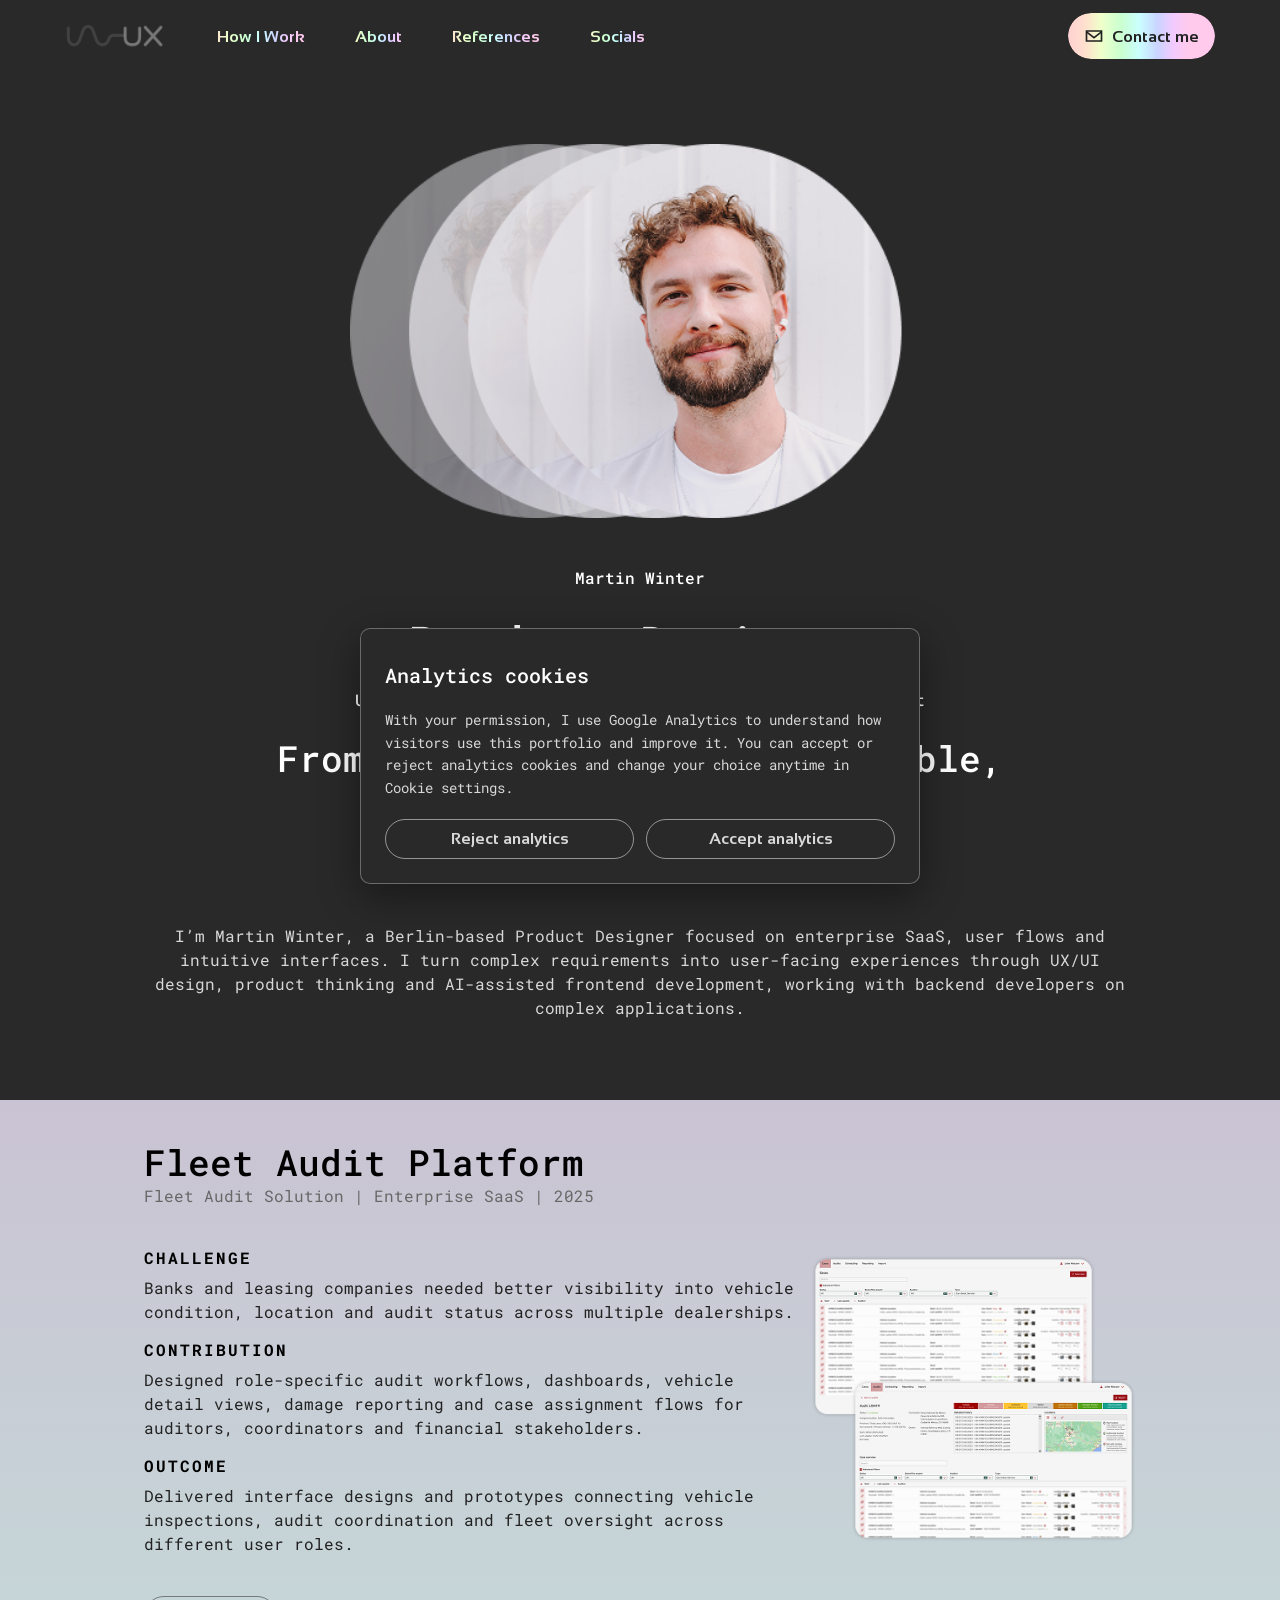
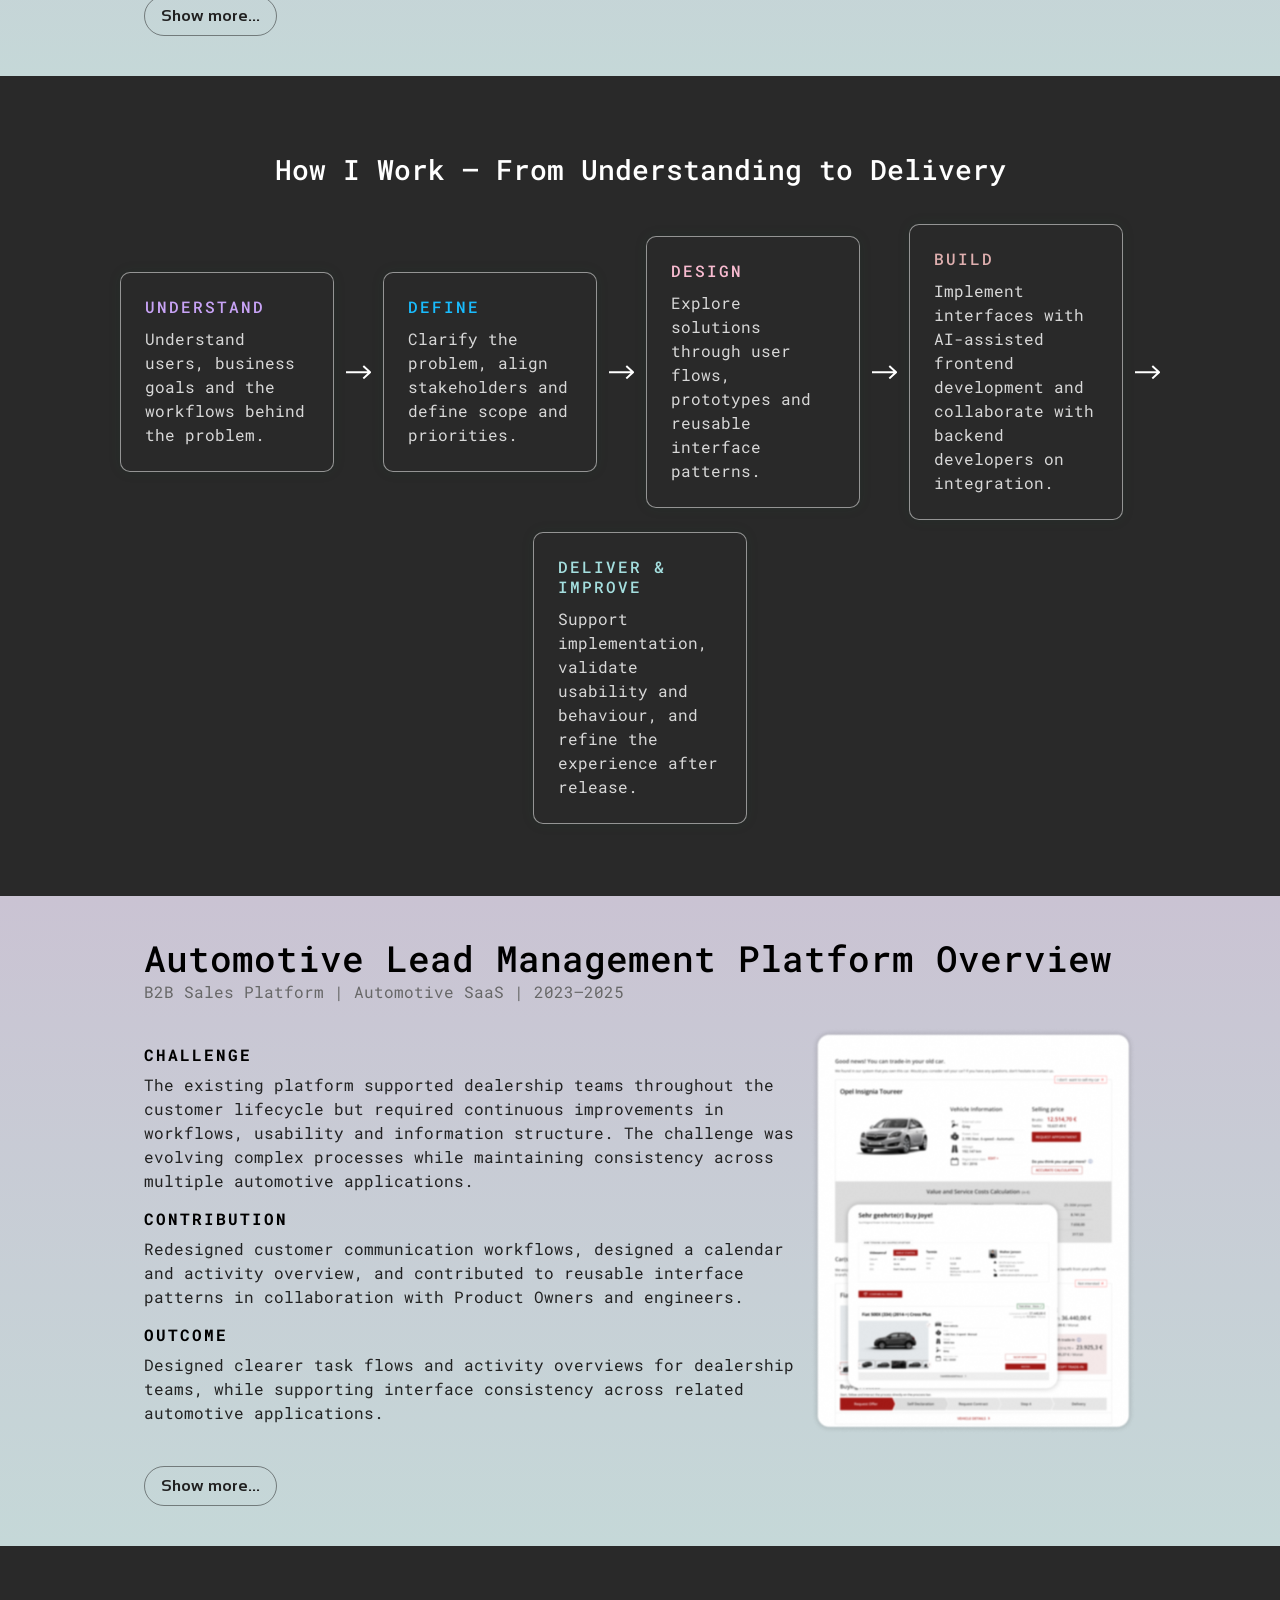
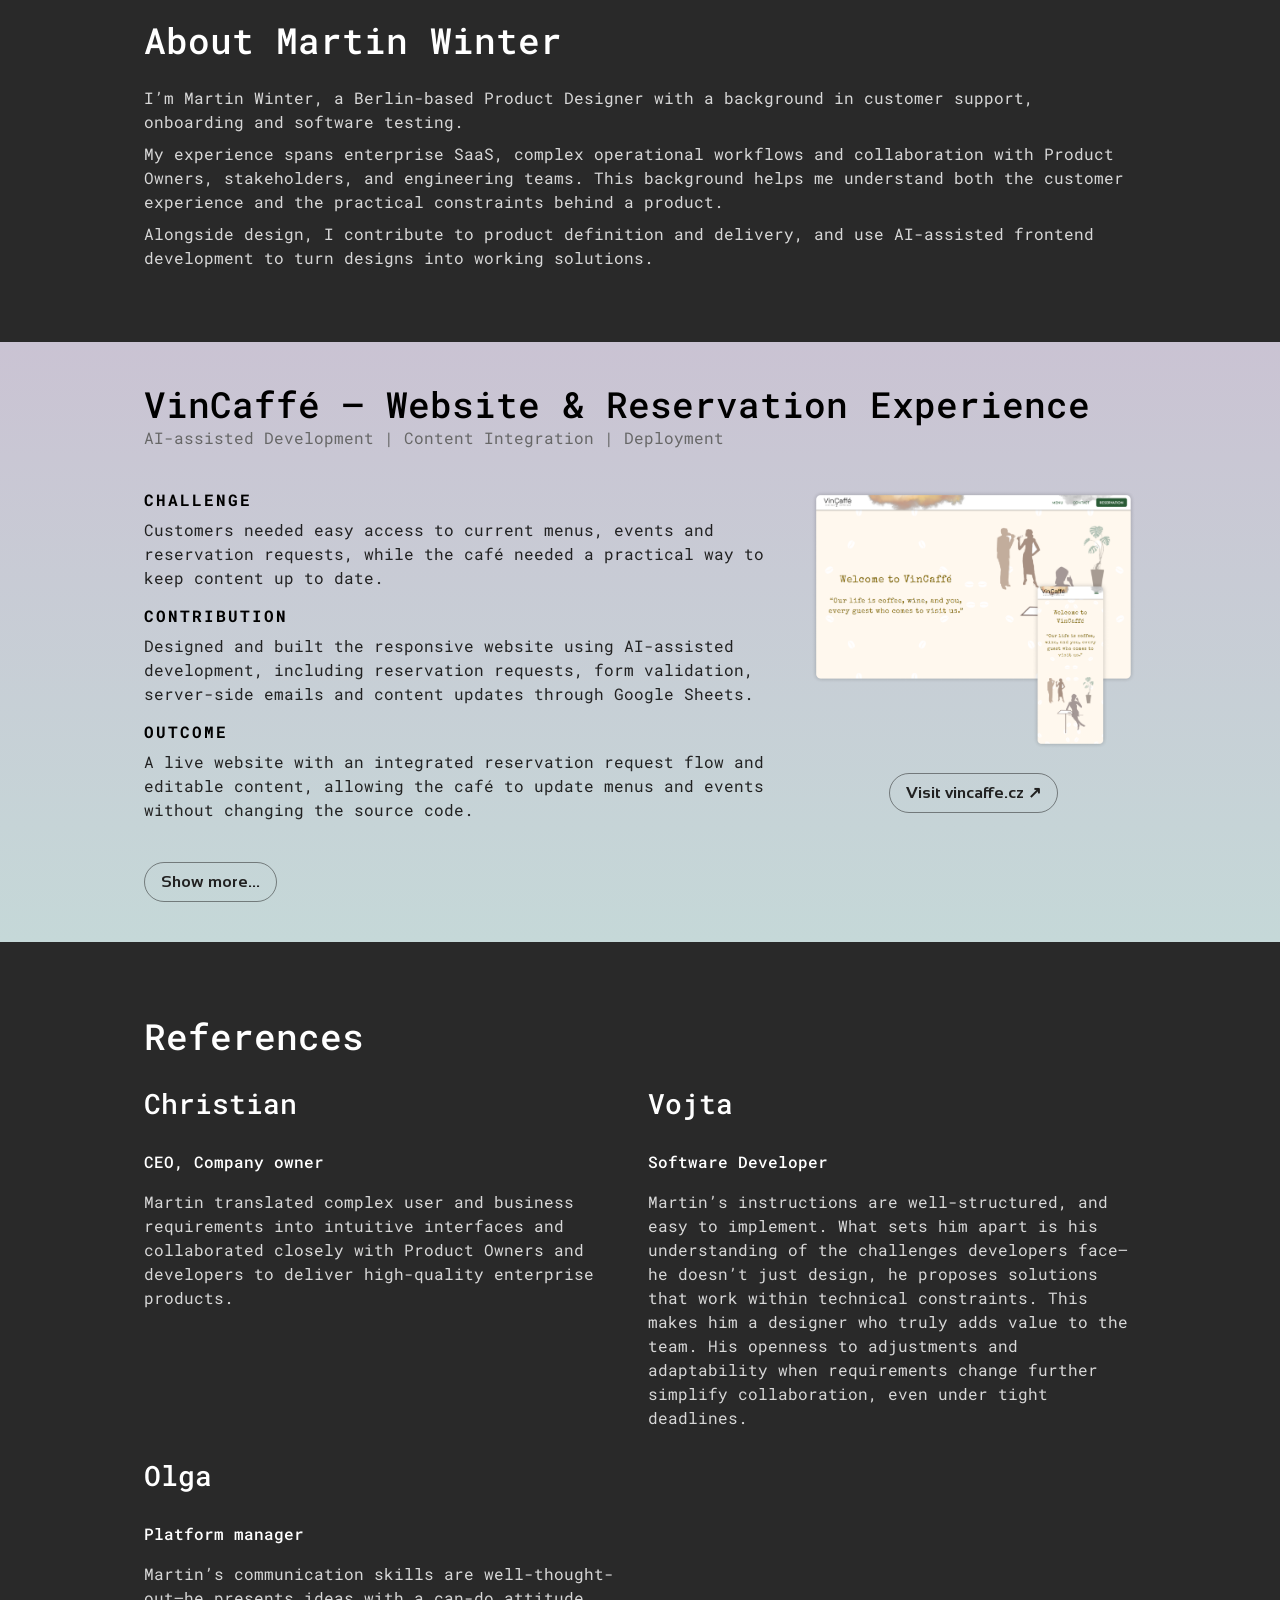
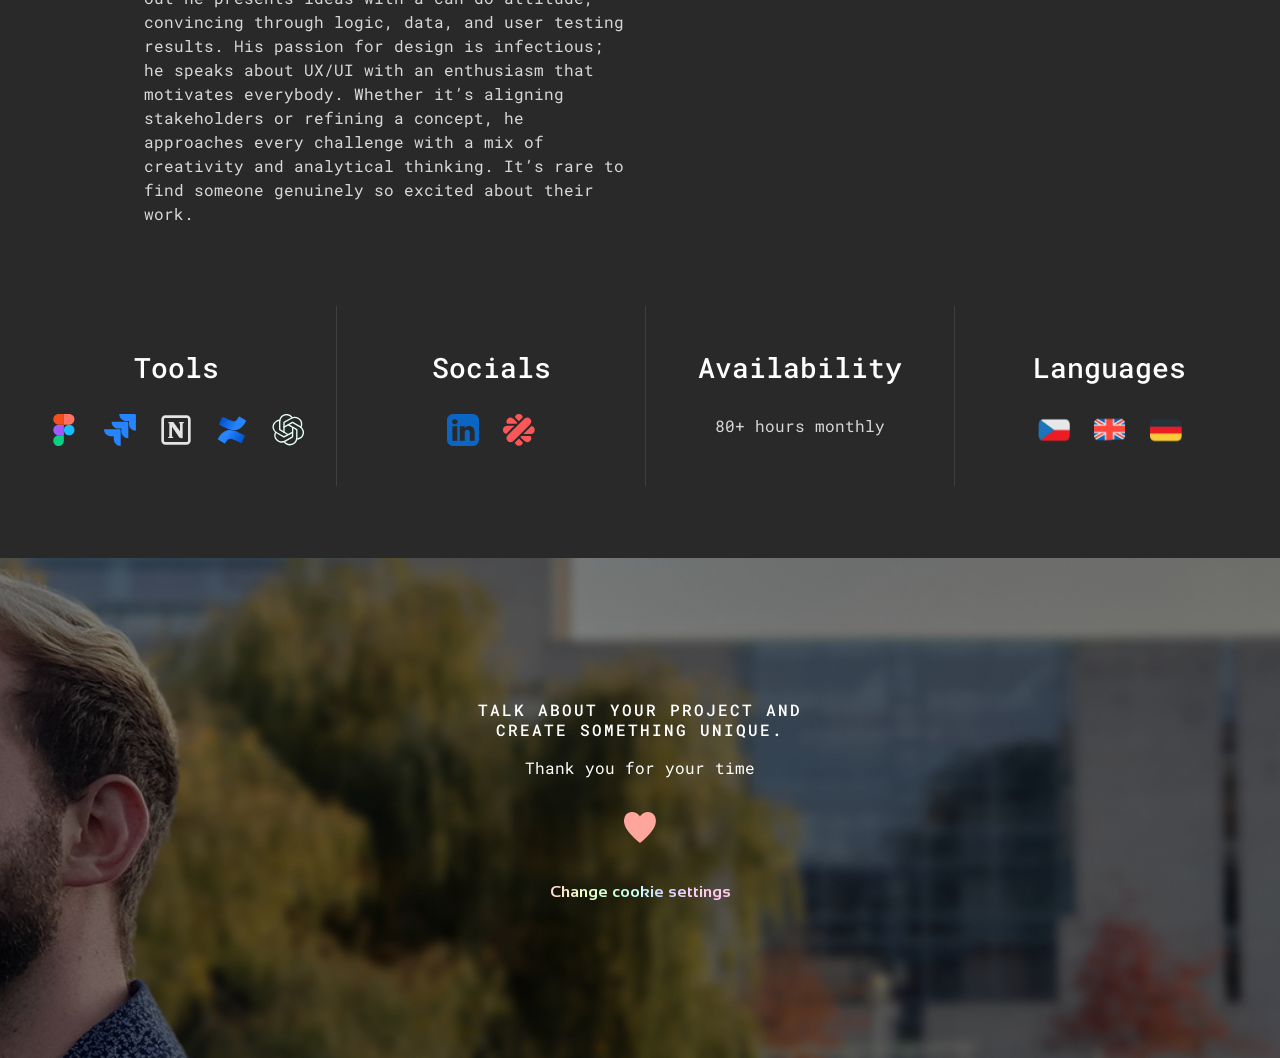
==== index.html @ d84c123b "cookies bar fix" ====
<!DOCTYPE html>
<html lang="en">

<head>
    <meta charset="UTF-8">
    <meta name="viewport" content="width=device-width, initial-scale=1.0">
    <title>Martin Winter — Product Designer & UX/UI Designer in Berlin</title>

    <meta name="description"
        content="Berlin-based Product Designer focused on enterprise SaaS, user flows and intuitive interfaces, with AI-assisted frontend development and delivery support.">
    
    <link rel="canonical" href="https://winter-ux.eu/">
    
    <meta property="og:type" content="website">
    <meta property="og:site_name" content="Winter UX">
    <meta property="og:title" content="Martin Winter — Product Designer & UX/UI Designer">
    <meta property="og:description"
        content="From complex workflows to usable, working products. Explore my UX/UI design projects and AI-assisted frontend development work.">
    <meta property="og:url" content="https://winter-ux.eu/">
    
    <link rel="icon" type="image/png" href="/favicon.png">
    <link rel="stylesheet" href="styles.css?v=20261009-1831">
    <!-- Google Fonts -->
    <link href="https://fonts.googleapis.com/css2?family=Sansation:wght@400;700&display=swap" rel="stylesheet">
    <link href="https://fonts.googleapis.com/css2?family=Roboto+Mono:wght@400;500;600;700&display=swap"
        rel="stylesheet">

    <script type="application/ld+json">
    {
        "@context": "https://schema.org",
        "@graph": [
            {
                "@type": "Person",
                "@id": "https://winter-ux.eu/#person",
                "name": "Martin Winter",
                "url": "https://winter-ux.eu/",
                "jobTitle": "Product Designer",
                "description": "Berlin-based Product Designer focused on UX/UI design, user flows and AI-assisted frontend development.",
                "sameAs": [
                    "https://www.linkedin.com/in/martin-winter1/"
                ]
            },
            {
                "@type": "WebSite",
                "@id": "https://winter-ux.eu/#website",
                "url": "https://winter-ux.eu/",
                "name": "Winter UX",
                "inLanguage": "en",
                "author": {
                    "@id": "https://winter-ux.eu/#person"
                }
            }
        ]
    }
    </script>

</head>

<body>

    <!-- Navbar -->
    <nav class="navbar">

        <div class="navbar-left">

                <img src="Pictures/logo_wux.png" alt="Martin Winter" class="navbar-logo-image">
                <div class="navbar-links">
            
                <a href="#how-i-work" class="btn-text">
                    How I Work
                </a>
            
                <a href="#about" class="btn-text">
                    About
                </a>
            
                <a href="#references" class="btn-text">
                    References
                </a>
            
                <a href="#socials" class="btn-text">
                    Socials
                </a>
            
            </div>

        </div>


        <div class="navbar-right">

            <button type="button" class="btn-full navbar-email" id="openContactModal" aria-label="Contact me" aria-haspopup="dialog"
                aria-controls="contactModal">
            
                <svg class="navbar-email-icon" viewBox="0 0 24 24" fill="none" aria-hidden="true">
                    <path d="M3 6H21V18H3V6Z" stroke="currentColor" stroke-width="2" />
                    <path d="M3 7L12 14L21 7" stroke="currentColor" stroke-width="2" />
                </svg>
            
                <span class="navbar-email-text">
                    Contact me
                </span>
            
            </button>

            <button type="button" class="burger" aria-label="Open navigation">
            
                <span></span>
                <span></span>
                <span></span>
            
            </button>

        </div>

    </nav>

    <!-- Hero Section -->
    <section class="hero">
        <div class="container">
            <div class="grid">
                <div class="hero-content">
                    <img src="Pictures/Profile picture Martin Winter.png?v=20261007-1900" alt="Martin Winter, Product Designer" class="profile-img">
                    <p class="header-text">Martin Winter</p>
                    <h1>Product Designer</h1>
                    <p class="header-text">UX Design · User Flows · AI-assisted Frontend Development</p>
                    <h2>From complex workflows&nbsp;to usable, <br>working products.</h2>
                    <img src="Pictures/Dot_Spliter.png" alt="" class="dot-splitter">
                    <p>
                        I’m Martin Winter, a Berlin-based Product Designer focused on
                        enterprise SaaS, user flows and intuitive interfaces. I turn complex
                        requirements into user-facing experiences through UX/UI design,
                        product thinking and AI-assisted frontend development, working
                        with backend developers on complex applications.
                    </p>
                </div>
            </div>
        </div>
    </section>

    <!-- Tile Accordion Fleet Audit Platform -->
    <section class="expansive-tile">

        <div class="tile-header">

            <div>
                <h2 class="tile-heading">Fleet Audit Platform</h2>
                <p class="tile-header-text">
                    Fleet Audit Solution | Enterprise SaaS | 2025
                </p>

                <div class="tile-content-layout">

                    <div class="tile-text-content">
                        <p class="tile-eyebrow">Challenge</p>
                        <p class="tile-text">
                            Banks and leasing companies needed better visibility into vehicle condition, location and
                            audit
                            status across multiple dealerships.
                        </p>

                        <p class="tile-eyebrow">Contribution</p>
                        <p class="tile-text">Designed role-specific audit workflows, dashboards, vehicle detail views, damage reporting and case assignment flows for
                        auditors, coordinators and financial stakeholders.
                        </p>

                        <p class="tile-eyebrow">Outcome</p>
                        <p class="tile-text">Delivered interface designs and prototypes connecting vehicle inspections, audit coordination and fleet oversight across
                        different user roles.
                        </p>
                    </div>

                    <div class="tile-image">
                        <img src="Pictures/Preview Fleet Audit Platform.png?v=20261007-1900" alt="Fleet audit platform interface design">
                    </div>

                </div>

            </div>

            <button class="btn-outlined tile-toggle" type="button" aria-expanded="false">
                Show more...
            </button>

        </div>


        <div class="tile-body">

            <div class="tile-section">

                <div class="tile-section">

                    <h3 class="tile-heading">Fleet Audit Workflow</h3>

                    <div class="flow">

                        <div class="flow-bubble">
                            <p class="tile-eyebrow">Bank</p>
                        </div>

                        <svg class="flow-arrow" viewBox="0 0 26 15">
                            <path d="M0 7.5H25M18 1L25 7.5L18 14" fill="none" stroke="#999" stroke-width="2" />
                        </svg>

                        <div class="flow-bubble">
                            <p class="tile-eyebrow">Coordinator</p>
                        </div>

                        <svg class="flow-arrow" viewBox="0 0 26 15">
                            <path d="M0 7.5H25M18 1L25 7.5L18 14" fill="none" stroke="#999" stroke-width="2" />
                        </svg>

                        <div class="flow-bubble">
                            <p class="tile-eyebrow">Auditor</p>
                        </div>

                        <svg class="flow-arrow" viewBox="0 0 26 15">
                            <path d="M0 7.5H25M18 1L25 7.5L18 14" fill="none" stroke="#999" stroke-width="2" />
                        </svg>

                        <div class="flow-bubble">
                            <p class="tile-eyebrow">Vehicle</p>
                        </div>

                        <svg class="flow-arrow" viewBox="0 0 26 15">
                            <path d="M0 7.5H25M18 1L25 7.5L18 14" fill="none" stroke="#999" stroke-width="2" />
                        </svg>

                        <div class="flow-bubble">
                            <p class="tile-eyebrow">AI Damage Detection</p>
                        </div>

                    </div>

                </div>
            </div>


            <div class="tile-section">

                <div class="case-layout">

                    <div class="case-text">
                        <h3 class="tile-heading">Fleet Audit Platform Overview</h3>
                        <p class="tile-text">
                            A fleet audit platform designed to support banks and leasing companies managing vehicle
                            inspections across multiple locations.
                        </p>
                        <p class="tile-text">
                            The platform connects field auditors, coordinators and financial stakeholders by combining
                            vehicle data, inspection results, AI-supported assessments and audit history into one
                            digital
                            workflow.
                        </p>
                    </div>

                    <div class="case-image">
                        <img src="Pictures/Case overview and history Full.png?v=20261007-1900" alt="Fleet audit platform overview">
                    </div>

                </div>

            </div>


            <div class="tile-section">

                <h3 class="tile-heading">The Challenge</h3>

                <p class="tile-text">
                    The platform needed to support multiple user groups with different goals and workflows.
                </p>
                <p class="tile-text">
                    Field auditors required a simple way to inspect vehicles, capture information and document damages
                    on-site. Coordinators needed to manage assignments and monitor audit progress, while banks required
                    a
                    clear overview of vehicle condition, history and status.
                </p>

            </div>

            <div class="tile-section">

                <h3 class="tile-heading">My Contribution</h3>

                <p class="tile-text">
                    As the UX/UI Designer, I focused on designing the main user flows, information structure and
                    interface
                    concepts across the platform.
                </p>

                <p class="tile-text no-margin">
                    My work included:
                </p>
                <ul class="tile-list">
                    <li>Role-specific vehicle audit workflows</li>
                    <li>Dashboard structure and data visualization</li>
                    <li>Vehicle detail views</li>
                    <li>Damage reporting flows</li>
                    <li>Case management and assignment flows</li>
                    <li>Status visualization and filtering concepts</li>
                </ul>

                <p class="tile-text">
                    I collaborated closely with the Product Owner to understand business
                    requirements, structure audit information and translate vehicle
                    inspection processes into user flows and interface designs for development.
                </p>

            </div>

            <div class="tile-section">
                <div class="tile-image">
                    <img src="Pictures/Dashboard with case overview full.png?v=20261007-1900" alt="Fleet audit dashboard with case overview">
                </div>
            </div>

            <div class="tile-section">
                <h3 class="tile-heading">Design Process</h3>
                <p class="tile-text">
                    I started by understanding the complete audit lifecycle and mapping how information moved between
                    different users and
                    stages of the process.
                </p>
                <p class="tile-text">
                    From there, I created user flows and structured the information hierarchy to ensure that each user
                    could
                    quickly access
                    the information relevant to their role.
                </p>
                <p class="tile-text">
                    The designs were iterated through discussions with the Product Owner and refined into prototypes and
                    implementation-ready interfaces for the development team.
                </p>
            </div>

            <div class="tile-section">
                <h3 class="tile-heading">Key Decisions</h3>
                <p class="tile-eyebrow">Prioritizing information hierarchy</p>
                <p class="tile-text">
                    The platform contained many different data points, from vehicle status and inspection results to
                    historical audits and
                    damage information.</p>
                <p class="tile-text">
                    I focused on presenting the most important information first and creating clear visual relationships
                    between overview
                    screens and detailed views.
                </p>
                <p class="tile-eyebrow">Designing for multiple roles</p>
                <p class="tile-text">
                    Instead of creating one generic experience, the interface was structured around the different needs
                    of
                    auditors,
                    coordinators and financial stakeholders.</p>
                <p class="tile-text">
                    Each role required different levels of detail, actions and information visibility.
                </p>
            </div>

            <div class="tile-section">
                <div class="tile-image">
                    <img src="Pictures/Dashboard with cases.png?v=20261007-1900" alt="Fleet audit dashboard showing audit cases">
                </div>
            </div>

            <div class="tile-section">
                <h3 class="tile-heading">The Outcome</h3>
                <p class="tile-text">
                    The resulting designs connected vehicle inspections, damage reporting, case assignments and audit oversight within a
                    shared platform structure.</p>
                <p class="tile-text">
                    Role-specific flows, prototypes and interface designs provided the development team with a foundation for
                    implementation, refined through discussions with the Product Owner.
                </p>
            </div>

            <button class="btn-outlined tile-close" type="button">
                Show less...
            </button>

        </div>

    </section>

    <!-- Consistent design solutions -->
    <section id="how-i-work" class="diagram-section">

        <div class="container">

            <h3>How I Work — From Understanding to Delivery</h3>

            <div class="process-flow">

                <article class="process-card accent-purple">
                    <p class="process-label">Understand</p>
                    <p class="tile-text">Understand users, business goals and the workflows behind the problem.</p>
                </article>

                <div class="process-arrow" aria-hidden="true">
                    <svg viewBox="0 0 26 15">
                        <path d="M0 7.5H25M18 1L25 7.5L18 14" fill="none" stroke="currentColor" stroke-width="2" />
                    </svg>
                </div>

                <article class="process-card accent-cyan">
                    <p class="process-label">Define</p>
                    <p class="tile-text">Clarify the problem, align stakeholders and define scope and priorities.</p>
                </article>

                <div class="process-arrow" aria-hidden="true">
                    <svg viewBox="0 0 26 15">
                        <path d="M0 7.5H25M18 1L25 7.5L18 14" fill="none" stroke="currentColor" stroke-width="2" />
                    </svg>
                </div>

                <article class="process-card accent-pink">
                    <p class="process-label">Design</p>
                    <p class="tile-text">Explore solutions through user flows, prototypes and reusable interface
                        patterns.</p>
                </article>

                <div class="process-arrow" aria-hidden="true">
                    <svg viewBox="0 0 26 15">
                        <path d="M0 7.5H25M18 1L25 7.5L18 14" fill="none" stroke="currentColor" stroke-width="2" />
                    </svg>
                </div>

                <article class="process-card accent-rose">
                    <p class="process-label">Build</p>
                    <p class="tile-text">Implement interfaces with AI-assisted frontend development and collaborate with
                        backend developers on integration.</p>
                </article>

                <div class="process-arrow" aria-hidden="true">
                    <svg viewBox="0 0 26 15">
                        <path d="M0 7.5H25M18 1L25 7.5L18 14" fill="none" stroke="currentColor" stroke-width="2" />
                    </svg>
                </div>

                <article class="process-card accent-teal">
                    <p class="process-label">Deliver &amp; Improve</p>
                    <p class="tile-text">Support implementation, validate usability and behaviour, and refine the
                        experience after release.</p>
                </article>

            </div>

        </div>

    </section>

    <!-- Tile Accordion Automotive Lead Management Platform -->
    <section class="expansive-tile">

        <div class="tile-header">

            <div>
                <h2 class="tile-heading">Automotive Lead Management Platform Overview</h2>
                <p class="tile-header-text">
                    B2B Sales Platform | Automotive SaaS | 2023–2025
                </p>

                <div class="tile-content-layout">

                    <div class="tile-text-content">
                        <p class="tile-eyebrow">Challenge</p>
                        <p class="tile-text">
                            The existing platform supported dealership teams throughout the customer lifecycle but
                            required
                            continuous improvements in workflows, usability and information structure. The challenge was
                            evolving complex processes while maintaining consistency across multiple automotive
                            applications.
                        </p>

                        <p class="tile-eyebrow">Contribution</p>
                        <p class="tile-text">
                            Redesigned customer communication workflows, designed a calendar and activity overview, and contributed to reusable
                            interface patterns in collaboration with Product Owners and engineers.
                        </p>

                        <p class="tile-eyebrow">Outcome</p>
                        <p class="tile-text">
                            Designed clearer task flows and activity overviews for dealership teams, while supporting interface consistency across
                            related automotive applications.
                        </p>
                    </div>

                    <div class="tile-image">
                        <img src="Pictures/Landing page_PPL.png?v=20261007-1900" alt="Automotive Lead Management Platform interface overview">
                    </div>

                </div>

            </div>

            <button class="btn-outlined tile-toggle" type="button" aria-expanded="false">
                Show more...
            </button>

        </div>


        <div class="tile-body">

            <div class="tile-section">

                <h3 class="tile-heading">Automotive Lead Management Workflow</h3>

                <div class="flow">

                    <div class="flow-bubble">
                        <p class="tile-eyebrow">Lead Analysis</p>
                    </div>

                    <svg class="flow-arrow" viewBox="0 0 26 15">
                        <path d="M0 7.5H25M18 1L25 7.5L18 14" fill="none" stroke="#999" stroke-width="2" />
                    </svg>

                    <div class="flow-bubble">
                        <p class="tile-eyebrow">Customer Contact</p>
                    </div>

                    <svg class="flow-arrow" viewBox="0 0 26 15">
                        <path d="M0 7.5H25M18 1L25 7.5L18 14" fill="none" stroke="#999" stroke-width="2" />
                    </svg>

                    <div class="flow-bubble">
                        <p class="tile-eyebrow">Trade-in Evaluation</p>
                    </div>

                    <svg class="flow-arrow" viewBox="0 0 26 15">
                        <path d="M0 7.5H25M18 1L25 7.5L18 14" fill="none" stroke="#999" stroke-width="2" />
                    </svg>

                    <div class="flow-bubble">
                        <p class="tile-eyebrow">Quote Creation</p>
                    </div>

                    <svg class="flow-arrow" viewBox="0 0 26 15">
                        <path d="M0 7.5H25M18 1L25 7.5L18 14" fill="none" stroke="#999" stroke-width="2" />
                    </svg>

                    <div class="flow-bubble">
                        <p class="tile-eyebrow">Offer Management</p>
                    </div>

                    <svg class="flow-arrow" viewBox="0 0 26 15">
                        <path d="M0 7.5H25M18 1L25 7.5L18 14" fill="none" stroke="#999" stroke-width="2" />
                    </svg>

                    <div class="flow-bubble">
                        <p class="tile-eyebrow">Online Contract</p>
                    </div>

                    <svg class="flow-arrow" viewBox="0 0 26 15">
                        <path d="M0 7.5H25M18 1L25 7.5L18 14" fill="none" stroke="#999" stroke-width="2" />
                    </svg>

                    <div class="flow-bubble">
                        <p class="tile-eyebrow">Vehicle Delivery</p>
                    </div>
                    <svg class="flow-arrow" viewBox="0 0 26 15">
                        <path d="M0 7.5H25M18 1L25 7.5L18 14" fill="none" stroke="#999" stroke-width="2" />
                    </svg>


                    <div class="flow-bubble">
                        <p class="tile-eyebrow">Service & Customer Lifecycle</p>
                    </div>

                </div>

            </div>
            <div class="tile-section">

                <div class="case-layout">

                    <div class="case-text">
                        <h3 class="tile-heading">Overview</h3>
                        <p class="tile-text">
                            An enterprise SaaS platform supporting automotive dealerships throughout the customer
                            lifecycle — from initial lead analysis and customer contact to vehicle offers, contracts,
                            delivery and after-sales processes.
                        </p>
                        <p class="tile-text">
                            The platform connected sales activities, customer information and operational workflows into
                            one integrated environment used by dealership teams.
                        </p>
                    </div>

                    <div class="case-image">
                        <img src="Pictures/Calendar overview.png?v=20261007-1900"
                            alt="Calendar and activity overview for automotive dealership teams">
                    </div>

                </div>

            </div>


            <div class="tile-section">

                <h3 class="tile-heading">The Challenge</h3>

                <p class="tile-text">
                    The platform covered multiple stages of the customer journey and supported different dealership
                    roles with different goals and responsibilities.
                </p>
                <p class="tile-text">
                    Sales teams needed efficient ways to manage leads and customer interactions, while managers required
                    structured overviews and visibility into ongoing activities.
                </p>

            </div>

            <div class="tile-section">

                <h3 class="tile-heading">My Contribution</h3>

                <p class="tile-text">
                    As a UX/UI Designer, I focused on improving existing workflows and designing new product
                    capabilities based on business needs, user feedback and process analysis.
                </p>

                <section class="tile-section workflow-case" aria-labelledby="message-workflow-title">
                    <h3 id="message-workflow-title">
                        Simplifying Customer Messaging for Dealership Teams
                    </h3>
                    <p class="tile-text">I redesigned the message-sending flow to bring template selection, editing and previewing into one composition dialog.</p>
                    <h4 class="tile-eyebrow">Before: a fragmented workflow</h4>
                    <p class="tile-text">The entry point was a dropdown within the activity overview rather than a clearly labelled action button. Template
                    selection, text editing and previewing were spread across separate steps and dialogs.
                    </p>
                    <p class="tile-text">The interface did not clearly indicate which templates could be personalised, and the preview offered no direct way to return to editing.</p>
                    <div class="workflow-carousel" data-workflow-carousel role="region" aria-roledescription="carousel"
                        aria-label="Original message-sending workflow">
                        <div class="workflow-carousel-row">
                            <button class="btn-outlined workflow-arrow" data-workflow-prev type="button"
                                aria-label="Previous screenshot">
                                <svg viewBox="0 0 24 24" fill="none" stroke="currentColor" stroke-width="2"
                                    stroke-linecap="round" stroke-linejoin="round" aria-hidden="true" focusable="false">
                                    <path d="M15 6 9 12 15 18" />
                                </svg>
                            </button>
                            <div class="workflow-stage">
                                <figure class="workflow-slide">
                                    <button class="workflow-image-button" type="button"
                                        aria-label="Enlarge screenshot: Original message controls">
                                        <img src="Pictures/message-old-01.png" alt="Original message controls"
                                            loading="lazy" decoding="async">
                                    </button>
                                    <figcaption>The original message controls were embedded in the activity overview.
                                    </figcaption>
                                </figure>
                                <figure class="workflow-slide" hidden>
                                    <button class="workflow-image-button" type="button"
                                        aria-label="Enlarge screenshot: Original template selection">
                                        <img src="Pictures/message-old-02.png" alt="Original template selection"
                                            loading="lazy" decoding="async">
                                    </button>
                                    <figcaption>Templates were selected before opening the message editor, without a
                                        clear indication of
                                        which could be edited.</figcaption>
                                </figure>
                                <figure class="workflow-slide" hidden>
                                    <button class="workflow-image-button" type="button"
                                        aria-label="Enlarge screenshot: Original message editor">
                                        <img src="Pictures/message-old-03.png" alt="Original message editor"
                                            loading="lazy" decoding="async">
                                    </button>
                                    <figcaption>Personalised text was entered in a separate dialog.</figcaption>
                                </figure>
                                <figure class="workflow-slide" hidden>
                                    <button class="workflow-image-button" type="button"
                                        aria-label="Enlarge screenshot: Original message preview">
                                        <img src="Pictures/message-old-04.png" alt="Original message preview"
                                            loading="lazy" decoding="async">
                                    </button>
                                    <figcaption>The preview appeared in another dialog, without a direct route back to
                                        editing.
                                    </figcaption>
                                </figure>
                            </div>
                            <button class="btn-outlined workflow-arrow" data-workflow-next type="button"
                                aria-label="Next screenshot">
                                <svg viewBox="0 0 24 24" fill="none" stroke="currentColor" stroke-width="2"
                                    stroke-linecap="round" stroke-linejoin="round" aria-hidden="true" focusable="false">
                                    <path d="m9 6 6 6-6 6" />
                                </svg>
                            </button>
                        </div>
                        <div class="workflow-footer">
                            <div class="workflow-dots" role="group" aria-label="Choose screenshot"></div>
                        </div>
                    </div>
                    <h4 class="tile-eyebrow">After: one composition dialog</h4>
                    <p class="tile-text">The redesigned flow starts with a dedicated Send message button. Template selection, editing and a live preview are
                    grouped in one dialog, allowing users to review the message without leaving the editor.</p>
                    <p class="tile-text">Key design decisions</p>
                    <ul class="tile-list">
                        <li>Introduce a clearly labelled entry point for sending a message.</li>
                        <li>Keep template selection and editing together to avoid switching between dialogs.</li>
                        <li>Identify editable templates so users know which messages they can personalise.</li>
                        <li>Show a live preview alongside the editor so users can check the message as they compose it.</li>
                    </ul>
                    <div class="workflow-carousel" data-workflow-carousel role="region" aria-roledescription="carousel"
                        aria-label="Redesigned message-sending workflow">
                        <div class="workflow-carousel-row">
                            <button class="btn-outlined workflow-arrow" data-workflow-prev type="button"
                                aria-label="Previous screenshot">
                                <svg viewBox="0 0 24 24" fill="none" stroke="currentColor" stroke-width="2"
                                    stroke-linecap="round" stroke-linejoin="round" aria-hidden="true" focusable="false">
                                    <path d="M15 6 9 12 15 18" />
                                </svg>
                            </button>
                            <div class="workflow-stage">
                                <figure class="workflow-slide">
                                    <button class="workflow-image-button" type="button"
                                        aria-label="Enlarge screenshot: New Send message entry point">
                                        <img src="Pictures/message-new-01.png" alt="New Send message entry point"
                                            loading="lazy" decoding="async">
                                    </button>
                                    <figcaption>A dedicated Send message button opens the composition dialog.
                                    </figcaption>
                                </figure>
                                <figure class="workflow-slide" hidden>
                                    <button class="workflow-image-button" type="button"
                                        aria-label="Enlarge screenshot: Template selection inside the new dialog">
                                        <img src="Pictures/message-new-02.png"
                                            alt="Template selection inside the new dialog" loading="lazy"
                                            decoding="async">
                                    </button>
                                    <figcaption>Template selection is part of the dialog; editable templates are marked.
                                    </figcaption>
                                </figure>
                                <figure class="workflow-slide" hidden>
                                    <button class="workflow-image-button" type="button"
                                        aria-label="Enlarge screenshot: Message editor with preview">
                                        <img src="Pictures/message-new-03.png" alt="Message editor with preview"
                                            loading="lazy" decoding="async">
                                    </button>
                                    <figcaption>The proposed dialog brings template selection, editing and a live
                                        preview into one
                                        place.</figcaption>
                                </figure>
                            </div>
                            <button class="btn-outlined workflow-arrow" data-workflow-next type="button"
                                aria-label="Next screenshot">
                                <svg viewBox="0 0 24 24" fill="none" stroke="currentColor" stroke-width="2"
                                    stroke-linecap="round" stroke-linejoin="round" aria-hidden="true" focusable="false">
                                    <path d="m9 6 6 6-6 6" />
                                </svg>
                            </button>
                        </div>
                        <div class="workflow-footer">
                            <div class="workflow-dots" role="group" aria-label="Choose screenshot"></div>
                        </div>
                    </div>
                </section>

                <p class="tile-text">
                    I collaborated closely with the Product Owner to understand business requirements, structure complex
                    information and translate processes into user-friendly solutions for development.
                </p>
            </div>


            <div class="tile-section">
                <h3 class="tile-heading">Design Process</h3>
                <p class="tile-text">
                    I started by understanding how users worked with the existing platform and where processes created
                    unnecessary complexity.
                </p>
                <p class="tile-text">
                    By analyzing workflows and discussing requirements with stakeholders, I identified opportunities for
                    improvement and translated them into clearer user flows, interface concepts and functional designs.
                </p>
                <p class="tile-text">
                    For new features, I designed both customer-facing experiences and internal workflows, ensuring that
                    different user roles could complete their tasks efficiently.
                </p>
                <p class="tile-eyebrow">Designing a calendar and activity overview</p>
                <p class="tile-text">I designed an overview combining incoming events, assigned activities and a to-do list, with filtering options and a
                calling action.</p>
                <p class="tile-text">The challenge was to bring these connected workflows together while keeping each section easy to distinguish and
                navigate.</p>
            </div>

            <div class="tile-section">
        
                <div class="tile-image">
                    <p class="tile-eyebrow">Calendar Overview</p>
                    <img src="Pictures/WEB UI Calnedar overview.png?v=20261007-1900" alt="Calendar overview">
                </div>
            </div>

            <div class="tile-section">
                <h3 class="tile-heading">Key Decisions</h3>
                <p class="tile-eyebrow">Simplifying complex business processes</p>
                <p class="tile-text">
                    The platform supported multiple connected processes across the customer lifecycle, from lead
                    analysis and customer communication to offers, contracts and delivery.</p>
                <p class="tile-text">
                    I focused on understanding the real working process behind each feature and redesigning flows to
                    make tasks clearer, faster and more intuitive for users.
                </p>
                <p class="tile-eyebrow">Designing for multiple roles</p>
                <p class="tile-text">
                    New features often affected both customer-facing experiences and internal teams managing the
                    process.</p>
                <p class="tile-text">
                    I considered both perspectives when designing solutions — ensuring that customer interactions were
                    simple while internal workflows remained efficient and manageable.
                </p>
            </div>

            <div class="tile-section">
                <h3 class="tile-heading">The Outcome</h3>
                <p class="tile-text">
                    My work covered customer communication flows, calendar and activity views, and reusable interface patterns across the
                    platform.</p>
                <p class="tile-text">
                    I translated business requirements and workflow analysis into interface designs, working with Product Owners and
                    engineers to address implementation constraints and maintain consistency across related applications.
                </p>
            </div>

            <button class="btn-outlined tile-close" type="button">
                Show less...
            </button>

        </div>

    </section>

    <!-- About Section -->
    <section id="about" class="about">
        <div class="container">
            <h2>About Martin Winter</h2>
            <p>I’m Martin Winter, a Berlin-based Product Designer with a background in customer support, onboarding and
                software
                testing.</p>
            <p>My experience spans enterprise SaaS, complex operational workflows and collaboration with Product Owners, stakeholders, and engineering
                teams. This background helps me understand both the customer experience and the practical constraints
                behind a product.</p>
            <p>Alongside design, I contribute to product definition and delivery, and use AI-assisted frontend development to
                turn designs into
                working solutions.</p>
        </div>
    </section>


    <!-- Tile Accordion VinCaffé -->
    <section class="expansive-tile">

        <div class="tile-header">

            <div>
                <h2 class="tile-heading">
                    VinCaffé — Website & Reservation Experience
                </h2>

                <p class="tile-header-text">
                    AI-assisted Development | Content Integration | Deployment
                </p>

                <div class="tile-content-layout">

                    <div class="tile-text-content">

                        <p class="tile-eyebrow">Challenge</p>
                        <p class="tile-text">
                            Customers needed easy access to current menus, events and reservation requests, while the
                            café needed a practical way to
                            keep content up to date.
                        </p>

                        <p class="tile-eyebrow">Contribution</p>
                        <p class="tile-text">
                            Designed and built the responsive website using AI-assisted development, including
                            reservation requests, form
                            validation, server-side emails and content updates through Google Sheets.
                        </p>

                        <p class="tile-eyebrow">Outcome</p>
                        <p class="tile-text">
                            A live website with an integrated reservation request flow and editable content, allowing
                            the café to update menus and
                            events without changing the source code.
                        </p>

                    </div>

                    <div class="tile-image">
                        <img src="Pictures/VinCaffe Website Preview Porfolio Martin Winter.png"
                            alt="VinCaffé website Preview" loading="lazy">
                        <a class="btn-outlined" href="https://vincaffe.cz/" target="_blank" rel="noopener noreferrer">
                            Visit vincaffe.cz ↗
                        </a>
                    </div>


                </div>

            </div>

            <button class="btn-outlined tile-toggle" type="button" aria-expanded="false"
                aria-controls="vincaffe-details">
                Show more...
            </button>

        </div>

        <div class="tile-body" id="vincaffe-details">

            <div class="tile-section">

                <h3 class="tile-heading">
                    Website & Reservation Experience
                </h3>

                <p class="tile-text">
                    I designed and built a responsive website for VinCaffé, a neighbourhood café in Prague. The website gives visitors
                    access to current menus, events, opening hours and a reservation request form.
                </p>

                <p class="tile-text">
                    Using AI-assisted development, I implemented the interface, form validation and server-side reservation emails.
                    Frequently updated content is connected to Google Sheets, allowing the café to publish changes without editing the
                    source code.
                </p>

                <p class="tile-text">
                    The project also included a shared visual identity for the website, printed menus, business cards and illustrations.
                </p>

                <p class="tile-eyebrow">Role</p>
                <p class="tile-text">
                    Brand, Graphic &amp; UX/UI Designer · Developer
                </p>

                <p class="tile-eyebrow">Scope</p>
                <p class="tile-text">
                    Brand Identity · Graphic Design · Print Design · Illustration ·
                    UX/UI Design · Responsive Web Design · Front-end Development ·
                    Reservation Flow · SEO · Deployment
                </p>

                <p class="tile-eyebrow">Deliverables</p>
                <p class="tile-text">
                    Website · Food &amp; Drink Menus · Business Cards · Illustrations ·
                    Visual Assets · Brand Applications · Reservation Emails
                </p>

                <p class="tile-eyebrow">Tools &amp; Technologies</p>
                <p class="tile-text">
                    Figma · Illustrator · HTML · CSS · JavaScript ·
                    PHP · PHPMailer · Google Sheets
                </p>

            </div>

            <div class="tile-section">

                <h3 class="tile-heading">The Challenge</h3>

                <p class="tile-text">
                    VinCaffé needed more than a standalone website. The goal was
                    to create a consistent visual identity that could work across
                    the café’s physical and digital communication.
                </p>

                <p class="tile-text">
                    Customers interact with the brand through printed menus,
                    in-store materials, online content and the website, so these
                    touchpoints needed to feel connected while still remaining
                    practical and easy to maintain.
                </p>

                <p class="tile-text">
                    For the website itself, visitors needed quick access to
                    frequently changing information such as weekly menus, weekend
                    brunch, events, opening hours and reservations.
                </p>

            </div>

            <div class="tile-section">

                <h3 class="tile-heading">My Contribution</h3>

                <p class="tile-text">
                    I designed the website’s information structure, responsive layouts and reservation request flow, then implemented them
                    in HTML, CSS and JavaScript using AI-assisted development.
                </p>

                <p class="tile-text">
                    The reservation form includes validation, loading and success states, reCAPTCHA protection, and server-side email
                    handling with PHP and PHPMailer.
                </p>

                <p class="tile-text">
                    I connected weekly menus, weekend brunch and events to Google Sheets so the café can update this content without
                    changing the source code.
                </p>

                <p class="tile-text">
                    Alongside the website, I developed the visual identity and applied it to printed menus, business cards, illustrations
                    and other customer-facing materials.
                </p>

            </div>

            <div class="tile-section">
                <div class="tile-image">
                    <img src="Pictures/VinCaffe Website Preview Porfolio Martin Winter.png"
                        alt="VinCaffé responsive website on desktop and mobile" loading="lazy">
                </div>
            </div>

            <div class="tile-section">

                <h3 class="tile-heading">
                    Visual Identity &amp; Graphic Design
                </h3>

                <p class="tile-text">
                    The visual identity was designed to reflect the warm,
                    informal and personal character of the café.
                </p>

                <p class="tile-text">
                    Rather than treating each output as a separate design,
                    I created a shared visual language that could be reused
                    across the brand.
                </p>

                <div class="tile-section">
                    <div class="tile-image">
                        <img src="Pictures/Menu Preview Portfolio Martin Winter.png"
                            alt="VinCaffé menu and custom illustrations" loading="lazy">
                    </div>
                </div>

                <p class="tile-text no-margin">
                    This included:
                </p>

                <ul class="tile-list">
                    <li>Printed food and drink menus</li>
                    <li>Business cards</li>
                    <li>Custom illustrations and graphic elements</li>
                    <li>Typography and colour system</li>
                    <li>Visual assets for digital communication</li>
                    <li>Website UI and supporting email communication</li>
                </ul>

                <p class="tile-text">
                    The same visual principles are therefore visible across
                    both the physical café experience and its digital presence.
                </p>

            </div>

            <div class="tile-section">
                <div class="tile-image">
                    <img src="Pictures/Booking Preview VinCaffe Portfolio Martin Winter.png"
                        alt="VinCaffé reservation form" loading="lazy">
                </div>
            </div>

            <div class="tile-section">

                <h3 class="tile-heading">The Outcome</h3>

                <p class="tile-text">
                    VinCaffé now has a live responsive website where customers can browse current menus, discover events and submit
                    reservation requests.
                </p>

                <p class="tile-text">
                    The café can update weekly menus, brunch information and events through Google Sheets without editing the website’s
                    source code. A shared visual identity connects the website with printed menus, business cards and other brand materials.
                </p>

                <p class="tile-text">
                    Dynamic content can be managed independently through
                    Google Sheets, while the website and reservation system
                    require minimal ongoing technical maintenance.
                </p>

            </div>

            <button class="btn-outlined tile-close" type="button">
                Show less...
            </button>

        </div>

    </section>

    <!-- References Section -->
    <section id="references" class="references">
        <div class="container">
            <h2>References</h2>
            <div class="grid">
                <article class="reference-item">
                    <h3>Christian</h3>
                    <p class="header-text">CEO, Company owner</p>
                    <p>Martin translated complex user and business requirements into intuitive interfaces and
                        collaborated closely with Product Owners and developers to deliver high-quality enterprise
                        products.</p>
                </article>
                <article class="reference-item">
                    <h3>Vojta</h3>
                    <p class="header-text">Software Developer</p>
                    <p>Martin’s instructions are well-structured, and easy to implement. What sets him apart is his
                        understanding of the challenges developers face—he doesn’t just design, he proposes solutions
                        that work within technical constraints. This makes him a designer who truly adds value to the
                        team. His openness to adjustments and adaptability when requirements change further simplify
                        collaboration, even under tight deadlines.</p>
                </article>
                <article class="reference-item">
                    <h3>Olga</h3>
                    <p class="header-text">Platform manager</p>
                    <p>Martin’s communication skills are well-thought-out—he presents ideas with a can-do attitude,
                        convincing through logic, data, and user testing results. His passion for design is infectious;
                        he speaks about UX/UI with an enthusiasm that motivates everybody. Whether it’s aligning
                        stakeholders or refining a concept, he approaches every challenge with a mix of creativity and
                        analytical thinking. It’s rare to find someone genuinely so excited about their work.</p>
                </article>
            </div>
        </div>
    </section>

    <!-- ===== TOOLS ===== -->
    <section class="tools">
        <div class="tools-grid">

            <!-- Tools -->
            <div class="tools-item">
                <h3>Tools</h3>

                <div class="tools-icons">
                    <img src="Pictures/figma.svg" alt="Figma">
                    <img src="Pictures/jira.svg" alt="Jira">
                    <img src="Pictures/notion.svg" alt="Notion">
                    <img src="Pictures/confluence.svg" alt="Confluence">
                    <img src="Pictures/Open AI Logo.svg" alt="OpenAI">
                </div>
            </div>

            <!-- Socials -->
            <div id="socials" class="tools-item">
                <h3>Socials</h3>

                <div class="tools-icons">
                    <a href="https://www.linkedin.com/in/martin-winter1/" target="_blank" rel="noopener noreferrer"
                        aria-label="Visit LinkedIn profile">
                        <img src="Pictures/linkedin.svg" alt="LinkedIn">
                    </a>
                    <a href="https://www.malt.de/profile/martinwinter2" target="_blank" rel="noopener noreferrer"
                        aria-label="Visit Malt profile">
                        <img src="Pictures/malt.svg" alt="Malt">
                    </a>
                </div>
            </div>

            <!-- Availability -->
            <div class="tools-item">
                <h3>Availability</h3>

                <p class="header">
                    80+ hours monthly
                </p>
            </div>

            <!-- Languages -->
            <div class="tools-item">
                <h3>Languages</h3>

                <div class="tools-icons">
                    <img src="Pictures/czech.png" alt="Czech">
                    <img src="Pictures/english.png" alt="English">
                    <img src="Pictures/german.png" alt="German">
                </div>
            </div>

        </div>
    </section>

    <!-- Footer -->
    <footer class="footer">

        <div class="footer-overlay"></div>

        <div class="footer-content">

            <p class="footer-eyebrow">
                Talk about your project and create something unique.
            </p>

            <p class="footer-text">
                Thank you for your time
            </p>

            <img src="Pictures/icon_heart.png" alt="" class="footer-icon">

            <button class="btn-text" type="button" id="openCookieSettings">
                Change cookie settings
            </button>

        </div>

    </footer>

    <!-- ====================================
     CONTACT MODAL
     ==================================== -->

    <dialog class="contact-modal" id="contactModal" aria-labelledby="contactModalTitle">
        <div class="contact-modal-content">

            <header class="contact-modal-header">
                <h2 id="contactModalTitle">Let's talk</h2>

                <button class="contact-modal-close" type="button" data-contact-close aria-label="Close contact form">
                    <svg width="24" height="24" viewBox="0 0 24 24" fill="none" aria-hidden="true">
                        <path d="M6 6L18 18M18 6L6 18" stroke="currentColor" stroke-width="2" stroke-linecap="round" />
                    </svg>
                </button>
            </header>

            <hr class="contact-modal-divider">

            <form id="contact-form" method="post">


                <p class="contact-modal-intro">
                    Have a project in mind or a question?
                    Leave me a message and I'll get back to you.
                </p>

                <p class="contact-form-hint">
                    All fields are required.
                </p>

                <div class="contact-form-grid">

                    <div class="contact-field">
                        <label for="contactName">
                            What should I call you?
                        </label>

                        <input type="text" id="contactName" name="name" autocomplete="name" maxlength="100"
                            aria-describedby="contactNameHint" required autofocus>

                        <span class="contact-field-hint" id="contactNameHint">
                            Your name helps me address you personally in my reply.
                        </span>

                    </div>

                    <div class="contact-field">
                        <label for="contactEmail">
                            Your email
                        </label>

                        <input type="email" id="contactEmail" name="email" autocomplete="email" maxlength="254"
                            aria-describedby="contactEmailHint" pattern="[^\s@]+@[^\s@]+\.[^\s@]+" required>

                        <span class="contact-field-hint" id="contactEmailHint">
                            I'll send a confirmation and answer to this address.
                        </span>
                    </div>

                    <div class="contact-field contact-field-wide">
                        <label for="contactMessage">
                            Your message
                        </label>

                        <textarea id="contactMessage" name="message" rows="6" maxlength="5000" required></textarea>
                    </div>

                </div>

                <input type="hidden" id="contactRecaptchaToken" name="recaptcha_token">

                <!-- Chybu zobrazíme, pokud odeslání selže. -->
                <p class="contact-form-error" id="contactFormError" role="alert" hidden></p>

                <div class="contact-actions">
                    <button class="btn-text btn-danger" type="button" data-contact-close>
                        Cancel
                    </button>

                    <button class="btn-full" type="submit" id="contactSubmit" disabled>
                        <span class="contact-submit-label">
                            Send message
                        </span>

                        <span class="contact-submit-loader" aria-hidden="true"></span>
                    </button>
                </div>

            </form>

            <!-- Zobrazíme až po potvrzení úspěchu serverem. -->
            <div class="contact-success" id="contactSuccess" tabindex="-1" hidden>
                <h3>Thanks for reaching out!</h3>

                <p>
                    Your message has been sent.
                    You'll receive an email confirmation shortly.
                    I'll get back to you as soon as I can.
                </p>

                <div class="contact-actions">
                    <button class="btn-full" type="button" data-contact-close>
                        Close
                    </button>
                </div>
            </div>

        </div>
    </dialog>

    <script src="https://www.google.com/recaptcha/api.js?render=6Lenqt4tAAAAALaF6XeiJVHCsxN5cpFKDGJKPlyk"></script>


<!-- Analytics consent -->
<section class="cookie-banner" id="cookieBanner" aria-labelledby="cookieTitle" hidden>

    <h2 id="cookieTitle">Analytics cookies</h2>

    <p>
        With your permission, I use Google Analytics to understand
        how visitors use this portfolio and improve it.
        You can accept or reject analytics cookies
        and change your choice anytime in Cookie settings.
    </p>

    <div class="cookie-actions">
        <button class="btn-outlined" type="button" id="rejectAnalytics">
            Reject analytics
        </button>

        <button class="btn-outlined" type="button" id="acceptAnalytics">
            Accept analytics
        </button>
    </div>
</section>

<script src="script.js?v=20261019-1345"></script>
</body>

</html>
---- styles.css ----
/* ===== VARIABLES ===== */
:root {
    /* Colors */
    --color-background: #292929;
    /* Background color */
    --color-body-text: #D8D8D8;
    /* Body text color */
    --color-headings: #FFFFFF;
    /* Headings color (highlighted on the same background) */
    --dark-text-color: #212121;
    /* Dark text color for buttons */
    --color-danger: #FF4D4D;
    /* Danger color for buttons or alerts */

    /* Font sizes */
    --font-size-h1: 48px;
    --font-size-h2: 36px;
    --font-size-h3: 28px;
    --font-size-eyebrow: 16px;
    --font-size-header: 16px;
    --font-size-body: 16px;

    /* Line heights */
    --font-line-height-h1: 58px;
    /* 120.833% */
    --font-line-height-h2: 44px;
    /* 122.222% */
    --font-line-height-h3: 44px;
    /* 157.143% */
    --font-line-height-eyebrow: 20px;
    /* 125% */
    --font-line-height-body: 24px;
    /* 150% */

    /* Fonts */
    --font-family: "Roboto Mono", monospace;

    /* Layout */
    --max-width: 64rem;
    /* 1024px */
    --gutter: 1rem;
    /* 16px */
    --columns: 12;

    --header-height: 72px;
    /* Sticky navigation height */
    --content-offset-top: 72px;
    /* Space below navigation */
}

/* ===== RESET ===== */
* {
    margin: 0;
    padding: 0;
    box-sizing: border-box;
}

/* ===== BASE STYLES ===== */
body {
    font-family: var(--font-family);
    font-size: var(--font-size-body);
    line-height: var(--font-line-height-body);
    color: var(--color-body-text);
    /* Body text color */
    background-color: var(--color-background);
    /* Background color */
}

.about {
    margin-bottom: 72px;
    /* Mezera 72px mezi sekcemi */
}

.references {
    margin-bottom: 72px;
    /* Mezera 72px mezi sekcemi */
}

.features {
    margin-bottom: 72px;
    /* Mezera 72px mezi sekcemi */
}

/* ===== TYPOGRAPHY ===== */
h1,
h2,
h3,
.eyebrow,
.header-text {
    color: var(--color-headings);
    /* White color for headings */
}

html {
    scroll-behavior: smooth;
}

section {
    scroll-margin-top: calc(var(--header-height) + 1rem);
}

h1 {
    font-size: var(--font-size-h1);
    line-height: var(--font-line-height-h1);
    font-weight: 500;
}

h2 {
    font-size: var(--font-size-h2);
    line-height: var(--font-line-height-h2);
    font-weight: 500;
    margin-bottom: 1.5rem;
    /* Mezera pod nadpisem */
}

h3 {
    font-size: var(--font-size-h3);
    line-height: var(--font-line-height-h3);
    font-weight: 500;
    margin-bottom: 1rem;

}

.eyebrow {
    font-size: var(--font-size-eyebrow);
    line-height: var(--font-line-height-eyebrow);
    font-weight: 600;
    letter-spacing: 2px;
    text-transform: uppercase;
    margin-bottom: 0.5rem;
    /* Mezera pod nadpisem */
}

/* ===== Mobile typography ===== */
@media (max-width: 768px) {
    :root {
        --font-size-h1: 36px;
        --font-line-height-h1: 44px;

        --font-size-h2: 28px;
        --font-line-height-h2: 36px;

        --font-size-h3: 24px;
        --font-line-height-h3: 32px;
    }
}

/* Styl pro header-text */
.header-text {
    display: block;
    font-size: var(--font-size-header);
    line-height: var(--font-line-height-body);
    font-weight: 500;
    margin-bottom: 0.5rem;
    /* Nahrazení margin-bottom */
    color: var(--color-headings);
}

p {
    color: var(--color-body-text);
    /* Gray color for paragraphs */
    font-weight: 400;
    margin-bottom: 0.5rem;
    /* Mezera pod odstavcem */
}

.dot-splitter {
    margin-bottom: 1.25rem;
}

/* ===== LAYOUT ===== */
/* Container for centering content */
.container {
    width: 100%;
    max-width: var(--max-width);
    margin: 0 auto;
    padding: 0 var(--gutter);
}

/* Grid system for all sections except cards/tiles */
.grid {
    display: grid;
    grid-template-columns: repeat(var(--columns), 1fr);
    gap: var(--gutter);
}

/* ===== References Grid ===== */

.references .grid {
    grid-template-columns: repeat(12, 1fr);
    gap: var(--gutter);
}

.references .grid>article {
    grid-column: span 6;
    height: max-content;
    display: flex;
    flex-direction: column;
    gap: 0.5rem;
}


/* ===== Hero Section ===== */
/* Hero content (centered vertically and horizontally) */
.hero-content {
    grid-column: 1 / -1;
    /* Spans all 12 columns */
    display: flex;
    flex-direction: column;
    align-items: center;
    gap: 1rem;
    /* Mezera mezi prvky */
    text-align: center;
    /* Centrovaný text */
}

.hero {
    padding-top: var(--content-offset-top);
    /* 72px */
    margin-bottom: 72px;
    /* Mezera 72px mezi sekcemi */
}

/* Hero image */
.profile-img {
    width: 100%;
    max-width: 36.3125rem;
    /* 581px */
    height: auto;
    display: block;
    margin: 0 auto 32px;
    /* Centers the image */
    border-radius: 0;
    /* Pokud chceš zaoblené rohy, přidej např. 8px */
}

/* Diagram Section */
.diagram-section {
    width: 100%;
    max-width: 120rem;
    /* 1920px (120rem = 1920px) */
    margin: 0 auto 72px;
    /* Centrování */
    padding: 0 1rem;
    /* Okraje z boků (volitelné) */
}

.diagram-section .container {
    max-width: 120rem;
    /* 1920px */
    display: flex;
    flex-direction: column;
    align-items: center;
    /* Centrování obsahu */
    gap: 1rem;
    /* Mezera mezi nadpisem a obrázkem */
}

.diagram-section h3 {
    text-align: center;
    /* Centrování nadpisu */
    color: var(--color-headings);
    /* Barva nadpisu (bílá) */
    font-family: var(--font-family);
    font-size: var(--font-size-h3);
    font-weight: 500;
    line-height: var(--font-line-height-h3);
}

.diagram-image {
    width: 100%;
    /* Roztažení obrázku na plnou šířku kontejneru */
    max-width: 120rem;
    /* Maximální šířka 1920px */
    height: auto;
    /* Zachování poměru stran */
    display: block;
    /* Odstranění mezery pod obrázkem */
}

/* ===== Buttons ===== */
/* Outlined Button - Default */
.btn-outlined {
    display: inline-flex;
    height: 40px;
    width: max-content;

    padding: 0 16px;

    justify-content: center;
    align-items: center;
    gap: 4px;

    border-radius: 50px;
    border: 1px solid rgba(33, 33, 33, 0.50);

    color: var(--dark-text-color);

    font-family: "Sansation", sans-serif;
    font-size: 16px;
    font-weight: 700;
    line-height: 1;

    background: transparent;

    text-decoration: none;
    cursor: pointer;

    box-sizing: border-box;
    transition: background 200ms ease, border-color 200ms ease;
}

/* Outlined Button - Hover */
.btn-outlined:hover {
    background: linear-gradient(0deg, rgba(33, 33, 33, 0.20), rgba(33, 33, 33, 0.20)), rgba(181, 231, 251, 0.10);

    border-color: rgba(33, 33, 33, 0.80);
}

/* Full Button - Default (zpět do původního stavu pro všechna tlačítka) */
.btn-full {
    display: inline-flex;
    height: 40px;
    padding: 23px 16px;
    justify-content: center;
    align-items: center;
    gap: 4px;
    border-radius: 50px;
    background: linear-gradient(90deg, #FFD2D2 0%, #FFDFCE 11.3%, #EFFFCA 22.6%, #CAFFD0 36.06%, #CAFFFF 48.56%, #CAD5FF 60.58%, #F2CAFF 71.63%, #FFCAEC 81.73%), #B5E7FB;
    color: var(--dark-text-color);
    font-family: "Sansation", sans-serif;
    font-size: 16px;
    font-style: normal;
    font-weight: 700;
    line-height: normal;
    text-decoration: none;
    cursor: pointer;

    /* Průhledný border a box-shadow v default stavu */
    border: 1px solid transparent;
    box-shadow: 0 4px 1px 0 rgba(255, 255, 255, 0);

    position: relative;
    isolation: isolate;
    overflow: hidden;
}

/* Full Button - Hover */
.btn-full:hover {
    border: 1px solid rgba(255, 255, 255, 0.50);
    box-shadow: 0 4px 1px 0 rgba(255, 255, 255, 0.25);
}

/* ===== Navbar tlačítko: materializace po načtení ===== */

/* 1. Prázdný stav */
.btn-full.navbar-email {
    background: transparent;
    border: 1px solid transparent;
    color: var(--dark-text-color);
    /* tmavá hned, žádná textToDark animace */
}

/* 2. Gradient se rozlije zleva doprava */
.btn-full.navbar-email::before {
    content: "";
    position: absolute;
    inset: 0;
    z-index: -1;
    border-radius: inherit;
    background: linear-gradient(90deg, #FFD2D2 0%, #FFDFCE 11.3%, #EFFFCA 22.6%, #CAFFD0 36.06%, #CAFFFF 48.56%, #CAD5FF 60.58%, #F2CAFF 71.63%, #FFCAEC 81.73%);
    transform: scaleX(0);
    transform-origin: left center;
    animation: fillIn 900ms cubic-bezier(0.65, 0, 0.35, 1) 350ms forwards;
}

@keyframes fillIn {
    from {
        transform: scaleX(0);
    }

    to {
        transform: scaleX(1);
    }
}

/* 3. Text a ikona přijedou až po naplnění */
.navbar-email .navbar-email-text,
.navbar-email .navbar-email-icon {
    opacity: 0;
    animation: riseIn 450ms ease 1100ms forwards;
}

.navbar-email .navbar-email-icon {
    width: 20px;
    height: 20px;
}

@keyframes riseIn {
    from {
        opacity: 0;
        transform: translateY(5px);
    }

    to {
        opacity: 1;
        transform: translateY(0);
    }
}

/* 4. Text přepne z bílé na tmavou, až je pod ním gradient */
@keyframes textToDark {
    to {
        color: var(--dark-text-color);
    }
}

/* 5. Hover – border a stín jako u ostatních plných tlačítek */
.btn-full.navbar-email:hover {
    border: 1px solid rgba(255, 255, 255, 0.50);
    box-shadow: 0 4px 1px 0 rgba(255, 255, 255, 0.25);
}

/* 6. Přístupnost */
@media (prefers-reduced-motion: reduce) {

    .btn-full.navbar-email,
    .btn-full.navbar-email::before,
    .navbar-email .navbar-email-text,
    .navbar-email .navbar-email-icon {
        animation-duration: 1ms;
        animation-delay: 0ms;
    }
}

/* Text Button - Default */
.btn-text {
    display: inline-flex;
    height: 40px;
    padding: 23px 16px;
    justify-content: center;
    align-items: center;
    gap: 4px;
    border-radius: 50px;
    background: none;
    font-family: "Sansation", sans-serif;
    font-size: 16px;
    font-style: normal;
    font-weight: 700;
    line-height: normal;

    /* Gradient text effect */
    background: linear-gradient(90deg, #FFD2D2 0%, #FFDFCE 11.3%, #EFFFCA 22.6%, #CAFFD0 36.06%, #CAFFFF 48.56%, #CAD5FF 60.58%, #F2CAFF 71.63%, #FFCAEC 81.73%);
    background-clip: text;
    -webkit-background-clip: text;
    -webkit-text-fill-color: transparent;
    border: 1px solid transparent;

    text-decoration: none;
    cursor: pointer;
}

/* Text Button - Hover */
.btn-text:hover {
    border: 1px solid rgba(255, 255, 255, 0.50);
    /* Gradient text effect remains on hover */
    background-clip: text;
    -webkit-background-clip: text;
    -webkit-text-fill-color: transparent;
}

.btn-text.btn-danger {
    background: none;
    color: var(--color-danger);
    -webkit-text-fill-color: var(--color-danger);
}

/* ===== Navbar ===== */

.navbar {

    display: flex;
    justify-content: space-between;
    align-items: center;
    height: var(--header-height);
    width: 100%;
    background-color: var(--color-background);
    position: sticky;
    top: 0;
    z-index: 1000;
    padding: 0 4rem;
}


.navbar-right {
    display: flex;
    align-items: center;
    gap: 1rem;
    min-width: 0;
}

.navbar-logo-image {
    display: block;
    width: 120px;
    height: auto;
    flex-shrink: 0;
    padding-right: 1rem;
}


.navbar-left {
    display: flex;
    align-items: center;
    gap: 1rem;
}


.navbar-links {
    display: flex;
    align-items: center;
    gap: 1rem;
}


.navbar .btn-full,
.navbar .btn-text {
    margin: 0;
}

/* Burger */

.burger {
    display: none;
    width: 40px;
    height: 40px;
    padding: 0;
    border: none;
    background: none;
    cursor: pointer;
}

.burger span {

    display: block;
    width: 22px;
    height: 2px;
    margin: 5px auto;
    background: white;
}

.navbar-email {
    display: inline-flex;
    align-items: center;
    justify-content: center;
    gap: 8px;
    white-space: nowrap;
}

.navbar-email-icon {
    display: block;
    width: 24px;
    height: 24px;
    flex-shrink: 0;
}

/* ===== Mobile Navbar ===== */

@media(max-width:768px) {

    .navbar {
        padding: 0 1rem;
    }

    .navbar-right {
        display: flex;
        align-items: center;
        justify-content: flex-end;
        flex: 1;
        min-width: 0;
        gap: 16px;
    }

    .navbar-links {
        display: none;
        position: absolute;
        top: var(--header-height);
        right: 1rem;
        left: auto;

        width: max-content;
        min-width: 0;

        padding: 16px;

        flex-direction: column;
        align-items: stretch;

        background: var(--color-background);
        gap: 12px;
    }

    .navbar-links.open {
        display: flex;
    }

    .navbar-links .btn-text,
    .navbar-links .btn-full {
        width: 100%;
        justify-content: flex-start;
    }

    .burger {
        display: flex;
        flex-direction: column;
        align-items: center;
        justify-content: center;
        gap: 5px;
        flex-shrink: 0;
    }

    .burger span {
        width: 22px;
        height: 2px;
        margin: 0;
    }

    .navbar-email {
        display: inline-flex;
        align-items: center;
        justify-content: center;
        gap: 8px;

        width: 160px;
        max-width: 100%;
        min-width: 0;
        height: 40px;
        padding: 0 16px;
        flex-shrink: 1;

        border-radius: 50px;
        white-space: nowrap;
    }

    .navbar-email-text {
        display: block;
        min-width: 0;
        overflow: hidden;
        text-overflow: ellipsis;
        white-space: nowrap;
    }

    .navbar-email-icon {
        display: block;
        width: 20px;
        height: 20px;
        flex-shrink: 0;
    }

}

/* ===== Process Flow Section ===== */

.process-flow-section {
    margin: 0 auto 72px;
    padding: 1rem 0 2rem;
}

.process-flow-section .container {
    max-width: 120rem;
    display: flex;
    flex-direction: column;
    align-items: center;
    gap: 1rem;
}

.process-flow {
    display: flex;
    align-items: center;
    justify-content: center;
    gap: 0.75rem;
    flex-wrap: wrap;
    width: 100%;
}

.process-card {
    width: min(214px, 100%);
    min-height: 140px;
    padding: 24px;
    border-radius: 10px;
    border: 1px solid rgba(255, 255, 255, 0.5);
    box-shadow: 0 0 12.5px rgba(23, 93, 53, 0.1);
    background-color: #292929;
    display: flex;
    flex-direction: column;
    justify-content: center;
    gap: 10px;
}

.process-card.accent-purple .process-label {
    color: #c8a3f6;
}

.process-card.accent-cyan .process-label {
    color: #19bcfe;
}

.process-card.accent-pink .process-label {
    color: #f8bbd0;
}

.process-card.accent-rose .process-label {
    color: #dfafaf;
}

.process-card.accent-teal .process-label {
    color: #a4dede;
}

.process-label {
    font-size: var(--font-size-eyebrow);
    line-height: var(--font-line-height-eyebrow);
    font-weight: 500;
    letter-spacing: 2px;
    text-transform: uppercase;
    margin: 0;
}

.process-card .tile-text {
    color: var(--color-body-text);
    margin: 0;
    font-size: var(--font-size-header);
    line-height: var(--font-line-height-body);
}

.process-arrow,
.process-loop {
    color: #ffffff;
    display: flex;
    align-items: center;
    justify-content: center;
}

.process-arrow svg,
.process-connector svg {
    width: 100%;
    height: auto;
}

.process-arrow {
    width: 25px;
    height: 15px;
    flex-shrink: 0;
}

.process-loop {
    width: min(100%, 1160px);
    margin-top: 0.5rem;
}

.process-loop svg {
    width: 100%;
    height: 120px;
}

@media (max-width: 900px) {
    .process-flow {
        flex-direction: column;
    }

    .process-arrow {
        transform: rotate(90deg);
    }

    .process-loop {
        display: none;
    }
}

/* ===== Expansive Tile (Accordion) ===== */

.expansive-tile {
    width: 100%;
    background: linear-gradient(0deg, rgb(197, 216, 216), rgb(202, 195, 211)), #d4d4d4;
    padding: 40px 0;
    overflow: hidden;
    color: #212121;
    margin-bottom: 72px;
    /* Mezera 72px mezi sekcemi */
}

/* Responsive images inside accordion */
.expansive-tile img {
    max-width: 100%;
    height: auto;
    display: block;
}

.tile-header {
    max-width: var(--max-width);
    margin: 0 auto;
    padding: 0 var(--gutter);
    display: flex;
    flex-direction: column;
    justify-content: space-between;
    align-items: flex-start;
    gap: 2rem;
}

.tile-heading {
    font-weight: 500;
    color: #000000;
}

.tile-header-text {
    color: #676767;
    margin-top: -1.5rem;
    margin-bottom: 1.5rem;
}

@media (max-width:768px) {

    .tile-content-layout {
        flex-direction: column;
    }

    .tile-content-layout .tile-image {
        width: 100%;
    }

}

.tile-text {
    color: #212121;
    margin-bottom: 0.5rem;
}

.tile-list {
    margin: 0;
    padding-left: 1.5rem;
    color: var(--color-body-text);
    margin-bottom: 1rem;
}

.tile-list li {
    margin-bottom: 0rem;
    color: #212121;
}

.tile-list li:last-child {
    margin-bottom: 0;
}

.tile-eyebrow {
    font-size: var(--font-size-eyebrow);
    line-height: var(--font-line-height-eyebrow);
    font-weight: 700;
    letter-spacing: 2px;
    text-transform: uppercase;
    color: #000000;
    margin-bottom: 0.5rem;
    margin-top: 1rem;
}

.tile-toggle,
.tile-close {
    cursor: pointer;
}

.tile-body {
    max-width: var(--max-width);
    margin: 0 auto;
    padding: 0 var(--gutter);
    max-height: 0;
    overflow: hidden;
    opacity: 0;
    transition: max-height 300ms ease, opacity 300ms ease;
}

.expansive-tile.expanded .tile-body {
    opacity: 1;
}

.tile-section {
    margin-top: 2rem;
}

.tile-close {
    margin-top: 2rem;
}

.no-margin {
    margin-bottom: 0;
}

.tile-content-layout {
    display: flex;
    align-items: flex-start;
    gap: 16px;
    align-self: stretch;
}

/* první obrázek vedle textu */
.tile-content-layout {
    display: flex;
    align-items: center;
    gap: 16px;
    width: 100%;
}

.tile-text-content {
    flex: 2;
    min-width: 0;
}

.tile-content-layout .tile-image {
    flex: 1;
    min-width: 0;

    display: flex;
    flex-direction: column;
    align-items: center;
    justify-content: center;
    gap: 24px;
}

.tile-content-layout .tile-image img {
    width: 100%;
    height: auto;
    display: block;
}


/* samostatné obrázky v rozbalené části */
.tile-section>.tile-image {
    width: 100%;
}

.tile-section>.tile-image img {
    width: 100%;
    max-width: 100%;
    height: auto;
    display: block;
}

@media (max-width: 768px) {

    .tile-header {
        flex-direction: column;
        gap: 1rem;
    }

}


/*======Diagram Flow Section=====*/

.tile-section {
    margin-bottom: 48px;
}

.flow {
    display: flex;
    align-items: center;
    gap: 16px;
    margin-top: 1rem;
}

.flow-bubble {
    display: flex;
    flex: 1;
    padding: 24px;
    flex-direction: column;
    justify-content: center;
    align-items: center;
    gap: 10px;

    text-align: center;

    border-radius: 10px;
    border: 1px solid #999;
    box-shadow: 0 0 25px 0 rgba(23, 93, 53, .10);
}

.flow-bubble .tile-eyebrow,
.flow-text {
    margin: 0;
}

.flow-text {
    color: var(--color-body-text);
}

.flow-arrow {
    width: 26px;
    height: 15px;
    flex-shrink: 0;
}

@media(max-width:768px) {

    .flow {
        flex-direction: column;
        align-items: center;
    }

    .flow-bubble {
        width: 100%;
        max-width: 200px;
    }

    .flow-arrow {
        transform: rotate(90deg);
        align-self: center;
    }

}

.case-layout {
    display: flex;
    align-items: center;
    gap: 16px;
    align-self: stretch;
}

.case-text {
    flex: 6;
}

.case-image {
    flex: 6;
}

.case-image img {
    width: 100%;
    height: auto;
    display: block;
}


@media(max-width:768px) {

    .case-layout {
        flex-direction: column;
    }

    .case-text,
    .case-image {
        width: 100%;
    }

}

/* ===== Tools Section ===== */

.tools {
    width: 100%;
    max-width: 1920px;
    margin: 0 auto;
    padding: 0 1rem 72px;
}

.tools-grid {
    display: grid;
    grid-template-columns: repeat(4, 1fr);
    width: 100%;
}

.tools-item {
    min-height: 180px;

    display: flex;
    flex-direction: column;
    align-items: center;
    justify-content: center;
    text-align: center;
    padding: 32px;
    border-right: 1px solid #3f3f3f;
}

.tools-item:last-child {
    border-right: none;
}


.tools-item h3 {
    margin-bottom: 24px;
    text-align: center;
}


.tools-icons {
    display: flex;
    align-items: center;
    justify-content: center;
    gap: 24px;
}


.tools-icons img {
    width: 32px;
    height: 32px;

    object-fit: contain;
    display: block;
}


.tools-icons a {
    display: flex;
    align-items: center;
    justify-content: center;
}



/* ===== Mobile Tools ===== */

@media(max-width:768px) {

    .tools {
        padding: 0 1rem 48px;
    }

    .tools-grid {
        grid-template-columns: 1fr;
    }

    .tools-item {
        min-height: auto;
        padding: 32px 16px;

        border-right: none;
        border-bottom: 1px solid #3f3f3f;
    }

    .tools-item:last-child {
        border-bottom: none;
    }

    .tools-icons {
        gap: 20px;
    }

    .tools-icons img {
        width: 24px;
        height: 24px;
    }

}

/* ===== Mobile References ===== */

@media(max-width:768px) {

    .references .grid {
        grid-template-columns: repeat(4, 1fr);
        gap: var(--gutter);
    }

    .references .grid>article {
        grid-column: span 4;
    }

}

/* ===== Footer ===== */

.footer {
    position: relative;
    min-height: 500px;
    background-image: url("Pictures/Picure_Footer.png");
    background-size: cover;
    background-position: center;
    display: flex;
    justify-content: center;
    align-items: center;
    overflow: hidden;
}

.footer-overlay {
    position: absolute;
    inset: 0;
    background: rgba(0, 0, 0, 0.5);
}

.footer-content {
    position: relative;
    z-index: 1;
    display: flex;
    flex-direction: column;
    align-items: center;
    justify-content: center;
    text-align: center;
    max-width: 400px;
    padding: 40px 24px;
}

.footer-icon {
    width: 32px;
    height: auto;
    margin-bottom: 24px;
}

.footer-eyebrow {
    font-size: var(--font-size-eyebrow);
    line-height: var(--font-line-height-eyebrow);
    font-weight: 500;
    letter-spacing: 2px;
    text-transform: uppercase;
    color: #ffffff;
    margin-bottom: 16px;
}

.footer-text {
    color: #ffffff;
    max-width: 500px;
    margin-bottom: 32px;
}

.footer-button {
    color: #ffffff;
    border-color: rgba(255, 255, 255, 0.7);
}

.footer-button:hover {
    background: rgba(255, 255, 255, 0.15);
}

@media(max-width:768px) {

    .footer {
        min-height: 400px;
    }

    .footer-icon {
        width: 32px;
    }

}

/* ===== Contact Modal ===== */

.contact-modal {
    width: min(640px, calc(100% - 32px));
    max-height: calc(100vh - 32px);
    max-height: calc(100dvh - 32px);
    margin: auto;
    padding: 0;

    overflow-y: auto;
    overscroll-behavior: contain;

    border: 1px solid rgba(255, 255, 255, 0.3);
    border-radius: 10px;

    background: var(--color-background);
    color: var(--color-body-text);

    font-family: var(--font-family);
    font-size: var(--font-size-body);
    line-height: var(--font-line-height-body);

    box-shadow: 0 24px 80px rgba(0, 0, 0, 0.45);
}

.contact-modal::backdrop {
    background: rgba(0, 0, 0, 0.7);
    backdrop-filter: blur(4px);
}

.contact-modal-content {
    padding: 0px 32px 32px 32px;
}

.contact-modal-header {
    display: flex;
    align-items: flex-start;
    justify-content: space-between;
    gap: 16px;
    margin: 16px 0px;
    display: flex;
    align-items: center;
    justify-content: space-between;
}

.contact-modal-header h2 {
    margin: 0;
    font-size: var(--font-size-h3);
    line-height: 1;
    transform: translateY(2px);

}

.contact-modal-divider {
    width: calc(100% + 64px);
    height: 0;
    margin: 16px -32px;
    border: 0;
    border-top: 1px solid rgba(255, 255, 255, 0.3);

}

@media (max-width: 600px) {
    .contact-modal-divider {
        width: calc(100% + 40px);
        margin-inline: -20px;
    }
}

.contact-modal-close {
    display: inline-flex;
    align-items: center;
    justify-content: center;

    flex-shrink: 0;
    width: 44px;
    height: 44px;
    padding: 0;

    border: 1px solid transparent;
    border-radius: 50%;
    background: transparent;
    color: var(--color-danger);

    font: inherit;
    font-size: 32px;
    line-height: 1;
    cursor: pointer;

    transition: background 200ms ease, border-color 200ms ease;
}

.contact-modal-close:hover {
    background: rgba(255, 255, 255, 0.08);
    border-color: rgba(255, 255, 255, 0.3);
}

.contact-modal-intro {
    margin: 0 0 24px;
}

.contact-form-hint,
.contact-field-hint {
    font-size: 13px;
    line-height: 1.5;
    color: var(--color-body-text);
}

.contact-form-hint {
    margin: 0 0 16px;
}

.contact-form-grid {
    display: grid;
    grid-template-columns: 1fr;
    gap: 24px;
}

.contact-field {
    display: flex;
    flex-direction: column;
    gap: 8px;
    min-width: 0;
}

.contact-field-wide {
    grid-column: 1 / -1;
}

.contact-field label {
    color: var(--color-headings);
    font-weight: 500;
}

.contact-field input,
.contact-field textarea {
    width: 100%;
    min-width: 0;
    padding: 12px 14px;

    border: 1px solid rgba(255, 255, 255, 0.4);
    border-radius: 8px;

    background: #212121;
    color: var(--color-headings);

    font: inherit;
    line-height: 1.5;

    transition: border-color 200ms ease;
}

.contact-field input {
    min-height: 48px;
}

.contact-field textarea {
    min-height: 160px;
    resize: vertical;
}

.contact-field input:hover,
.contact-field textarea:hover {
    border-color: rgba(255, 255, 255, 0.7);
}

/* Chybový stav bude řídit JavaScript. */
.contact-field [aria-invalid="true"] {
    border-color: #ffb4b4;
}

.contact-form-error {
    margin: 20px 0 0;
    color: #ffb4b4;
}

/* Výchozí stav (pro 2 a více položek zarovnává doprava) */
.contact-actions {
    display: flex;
    align-items: center;
    justify-content: flex-end;
    flex-wrap: wrap;
    gap: 12px;
    margin-top: 32px;
}

/* Změna na center, pokud kontejner obsahuje pouze 1 položku */
.contact-actions:has(> :only-child) {
    justify-content: center;
}

/* Lokální korekce paddingu z existujících tlačítek. */
.contact-modal .btn-full,
.contact-modal .btn-text {
    min-height: 44px;
    height: auto;
    padding: 10px 20px;
    gap: 8px;
}

.contact-modal button:disabled {
    opacity: 0.5;
    cursor: not-allowed;
    box-shadow: none;
}

.contact-modal button:focus-visible,
.contact-field input:focus-visible,
.contact-field textarea:focus-visible {
    outline: 2px solid #caffff;
    outline-offset: 3px;
}

.contact-submit-loader {
    display: none;
    width: 16px;
    height: 16px;
    flex-shrink: 0;

    border: 2px solid rgba(33, 33, 33, 0.25);
    border-top-color: currentColor;
    border-radius: 50%;
}

.contact-modal .is-loading .contact-submit-loader {
    display: inline-block;
    animation: contact-spin 800ms linear infinite;
}

.contact-modal button.is-loading {
    opacity: 1;
    cursor: progress;
}

@keyframes contact-spin {
    to {
        transform: rotate(360deg);
    }
}

.contact-success h3 {
    margin: 0 0 16px;
}

.contact-success p {
    margin: 0;
}

/* Skryté stavy musí zůstat skryté i po dalších CSS úpravách. */
.contact-modal [hidden] {
    display: none !important;
}

@media (max-width: 600px) {
    .contact-modal-content {
        padding: 0px 20px 24px 20px;
    }

    .contact-form-grid {
        grid-template-columns: 1fr;
    }

    .contact-actions {
        gap: 8px;
        margin-top: 24px;
    }
}

@media (prefers-reduced-motion: reduce) {
    .contact-submit-loader {
        animation: none !important;
    }
}

/* ===== Contact form validation ===== */

.contact-field-error {
    font-family: var(--font-family);
    font-size: 13px;
    line-height: 1.5;
    color: var(--color-danger);
}

#contact-form .contact-field.has-error input,
#contact-form .contact-field.has-error textarea {
    border-color: var(--color-danger);
}

#contact-form .contact-field.has-error input:focus,
#contact-form .contact-field.has-error textarea:focus {
    border-color: var(--color-danger);
    box-shadow: 0 0 0 3px rgb(255 77 77 / 15%);
}

/* ====================================
   WORKFLOW CASE Automotive Lead Management Platform
   ==================================== */

.workflow-case {
    margin-top: 2rem;
    color: inherit;
}

.workflow-case h3 {
    color: inherit;
}

.workflow-case p {
    margin-bottom: 1rem;
}

.workflow-case ul {
    padding-left: 1.5rem;
    margin-bottom: 1.5rem;
}


/* ====================================
   CAROUSEL
   ==================================== */

.workflow-carousel {
    width: 100%;
    margin: 1.5rem 0 2rem;
}

.workflow-carousel-row {
    display: grid;
    grid-template-columns: 44px minmax(0, 1fr) 44px;
    align-items: center;
    gap: 12px;

    overflow: hidden;
}

.workflow-stage {
    min-width: 0;
}

.workflow-slide {
    margin: 0;
}

.workflow-slide[hidden] {
    display: none;
}


/* Obrázky bez rámu a pozadí */

.workflow-image-button {
    display: flex;
    align-items: center;
    justify-content: center;

    width: 100%;
    height: clamp(240px, 38vw, 440px);
    padding: 0;

    border: none;
    border-radius: 0;
    background: transparent;
    color: inherit;

    cursor: zoom-in;
}

.workflow-image-button img {
    display: block;
    width: auto;
    height: auto;
    max-width: 100%;
    max-height: 100%;
    object-fit: contain;
}

.workflow-slide figcaption {
    margin-top: 16px;

    font: inherit;
    font-size: 14px;
    line-height: 1.6;
    text-align: center;
}


/* ====================================
   ŠIPKY
   ==================================== */

.workflow-arrow.btn-outlined {
    display: inline-flex;
    align-items: center;
    justify-content: center;

    width: 44px;
    height: 44px;
    padding: 0;

    color: inherit;
    border-color: currentColor;
    line-height: 1;
}

.workflow-arrow svg {
    display: block;
    width: 16px;
    height: 16px;
    flex-shrink: 0;
}

.workflow-arrow:disabled {
    opacity: 0.3;
    cursor: default;
}

/* ====================================
   TEČKY
   ==================================== */

.workflow-footer {
    display: flex;
    align-items: center;
    justify-content: center;
    margin-top: 16px;
}

.workflow-dots {
    display: flex;
    gap: 4px;
}

.workflow-dot {
    display: grid;
    place-items: center;

    width: 32px;
    height: 32px;
    padding: 0;

    border: none;
    background: transparent;
    color: inherit;

    cursor: pointer;
}

.workflow-dot::before {
    content: "";
    width: 8px;
    height: 8px;

    border-radius: 50%;
    background: currentColor;
    opacity: 0.3;
}

.workflow-dot[aria-current="true"]::before {
    opacity: 1;
    transform: scale(1.3);
}


/* ====================================
   FOCUS
   ==================================== */

.workflow-image-button:focus-visible,
.workflow-arrow:focus-visible,
.workflow-dot:focus-visible,
.workflow-lightbox-arrow:focus-visible {
    outline: 2px solid currentColor;
    outline-offset: 4px;
}


/* ====================================
   ZVĚTŠENÝ NÁHLED
   ==================================== */

.workflow-lightbox {
    position: fixed;
    inset: 0;

    width: min(1400px, calc(100vw - 32px));
    max-width: none;
    max-height: calc(100dvh - 32px);
    margin: auto;
    padding: 16px;

    border: 1px solid rgb(255 255 255 / 30%);
    border-radius: 10px;

    background: var(--color-background, #292929);
    color: var(--color-body-text, #d8d8d8);
    font-family: var(--font-family);

    overflow: auto;
    box-shadow: 0 24px 80px rgb(0 0 0 / 45%);

    overflow-x: hidden;
}

.workflow-lightbox::backdrop {
    background: rgb(0 0 0 / 80%);
}

.workflow-lightbox-header {
    display: flex;
    justify-content: flex-end;
    margin-bottom: 12px;
}

.workflow-lightbox-view {
    min-width: 0;
    min-height: 120px;
    touch-action: pan-y pinch-zoom;
}

.workflow-lightbox img {
    display: block;
    width: auto;
    height: auto;
    max-width: 100%;
    max-height: calc(100dvh - 240px);
    margin: auto;

    object-fit: contain;

    touch-action: pan-y pinch-zoom;
}

.workflow-lightbox-caption {
    margin-top: 16px;
    font-size: 14px;
    line-height: 1.6;
    text-align: center;
}


/* Visible controls inside the enlarged preview (also on mobile). */
.workflow-lightbox-controls {
    display: grid;
    grid-template-columns: 44px minmax(0, 1fr) 44px;
    align-items: center;
    gap: 8px;
    margin-top: 16px;
}

.workflow-lightbox-dots {
    display: flex;
    flex-wrap: wrap;
    justify-content: center;
    gap: 4px;
    min-width: 0;
}

.workflow-lightbox-arrow {
    display: inline-flex;
    align-items: center;
    justify-content: center;
    width: 44px;
    height: 44px;
    padding: 0;
    border: 1px solid currentColor;
    border-radius: 50%;
    background: transparent;
    color: inherit;
    cursor: pointer;
}

.workflow-lightbox-arrow svg {
    display: block;
    width: 16px;
    height: 16px;
}

.workflow-lightbox-arrow:disabled {
    opacity: .3;
    cursor: default;
}

.workflow-lightbox-arrow:hover:not(:disabled) {
    background: rgb(255 255 255 / 10%);
}

/* ====================================
   MOBILE / TABLET
   ==================================== */

@media (max-width: 767px) {
    .workflow-carousel-row {
        grid-template-columns: minmax(0, 1fr);
        gap: 0;
    }

    .workflow-arrow.btn-outlined {
        display: none;
    }

    .workflow-stage {
        touch-action: pan-y pinch-zoom;
    }

    .workflow-lightbox {
        width: calc(100vw - 16px);
        max-height: calc(100dvh - 16px);
        padding: 12px;
    }
}

@media (max-width: 1024px) {
    .workflow-image-button {
        height: auto;
    }

    .workflow-image-button img {
        width: auto;
        height: auto;
        max-height: none;
    }
}

/* ===== Analytics consent ===== */

.cookie-banner {
    position: fixed;
    right: 16px;
    bottom: 16px;
    left: 16px;
    z-index: 3000;

    box-sizing: border-box;
    max-width: 560px;
    max-height: calc(100dvh - 32px);
    margin-inline: auto;
    padding: 24px;
    overflow-y: auto;

    background: var(--color-background);
    color: var(--color-body-text);

    border: 1px solid rgba(255, 255, 255, 0.3);
    border-radius: 10px;
    box-shadow: 0 12px 40px rgba(0, 0, 0, 0.4);
}

.cookie-banner[hidden] {
    display: none !important;
}

.cookie-banner h2 {
    margin: 0 0 12px;
    font-size: 20px;
}

.cookie-banner p {
    margin: 0;
    font-size: 14px;
    line-height: 1.6;
}

.cookie-actions {
    display: flex;
    flex-wrap: wrap;
    gap: 12px;
    margin-top: 20px;
}

.cookie-actions .btn-outlined {
    flex: 1;
    min-width: 180px;
    color: var(--color-body-text);
    border-color: rgba(255, 255, 255, 0.5);
}
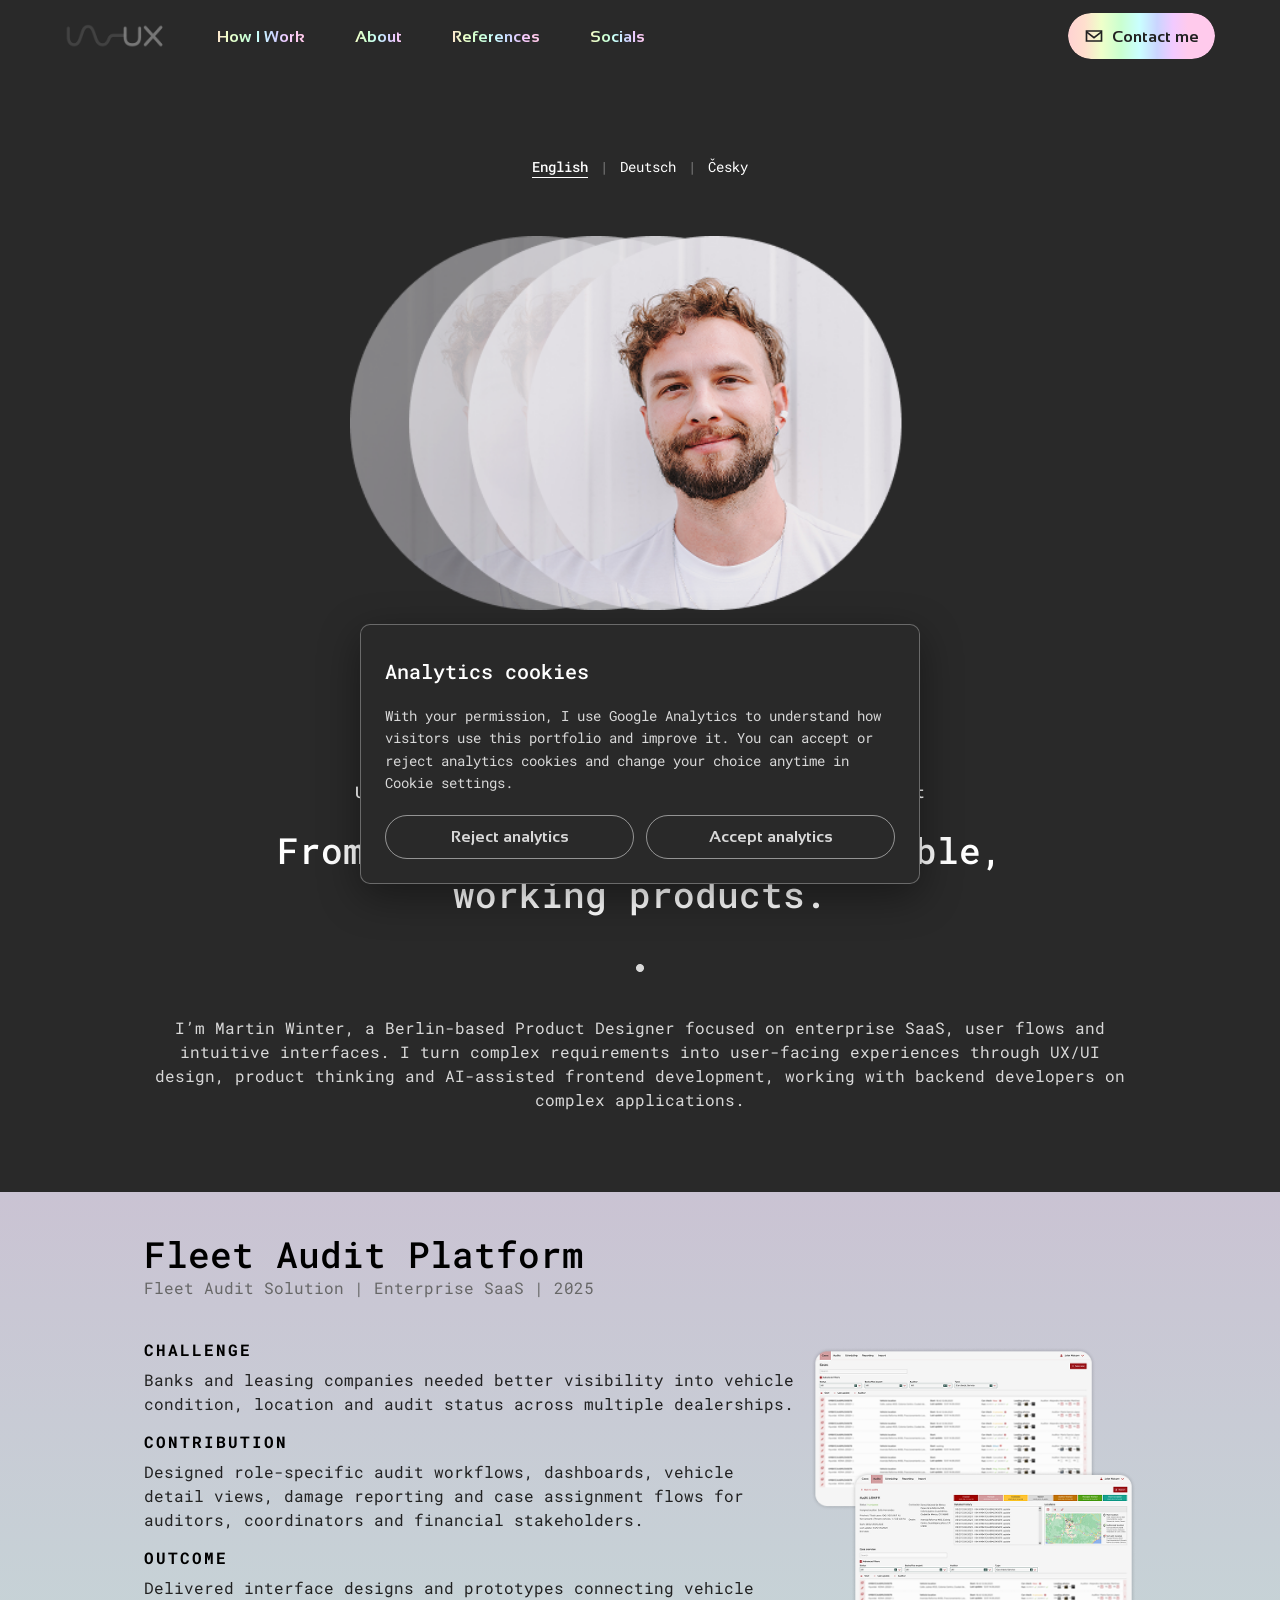
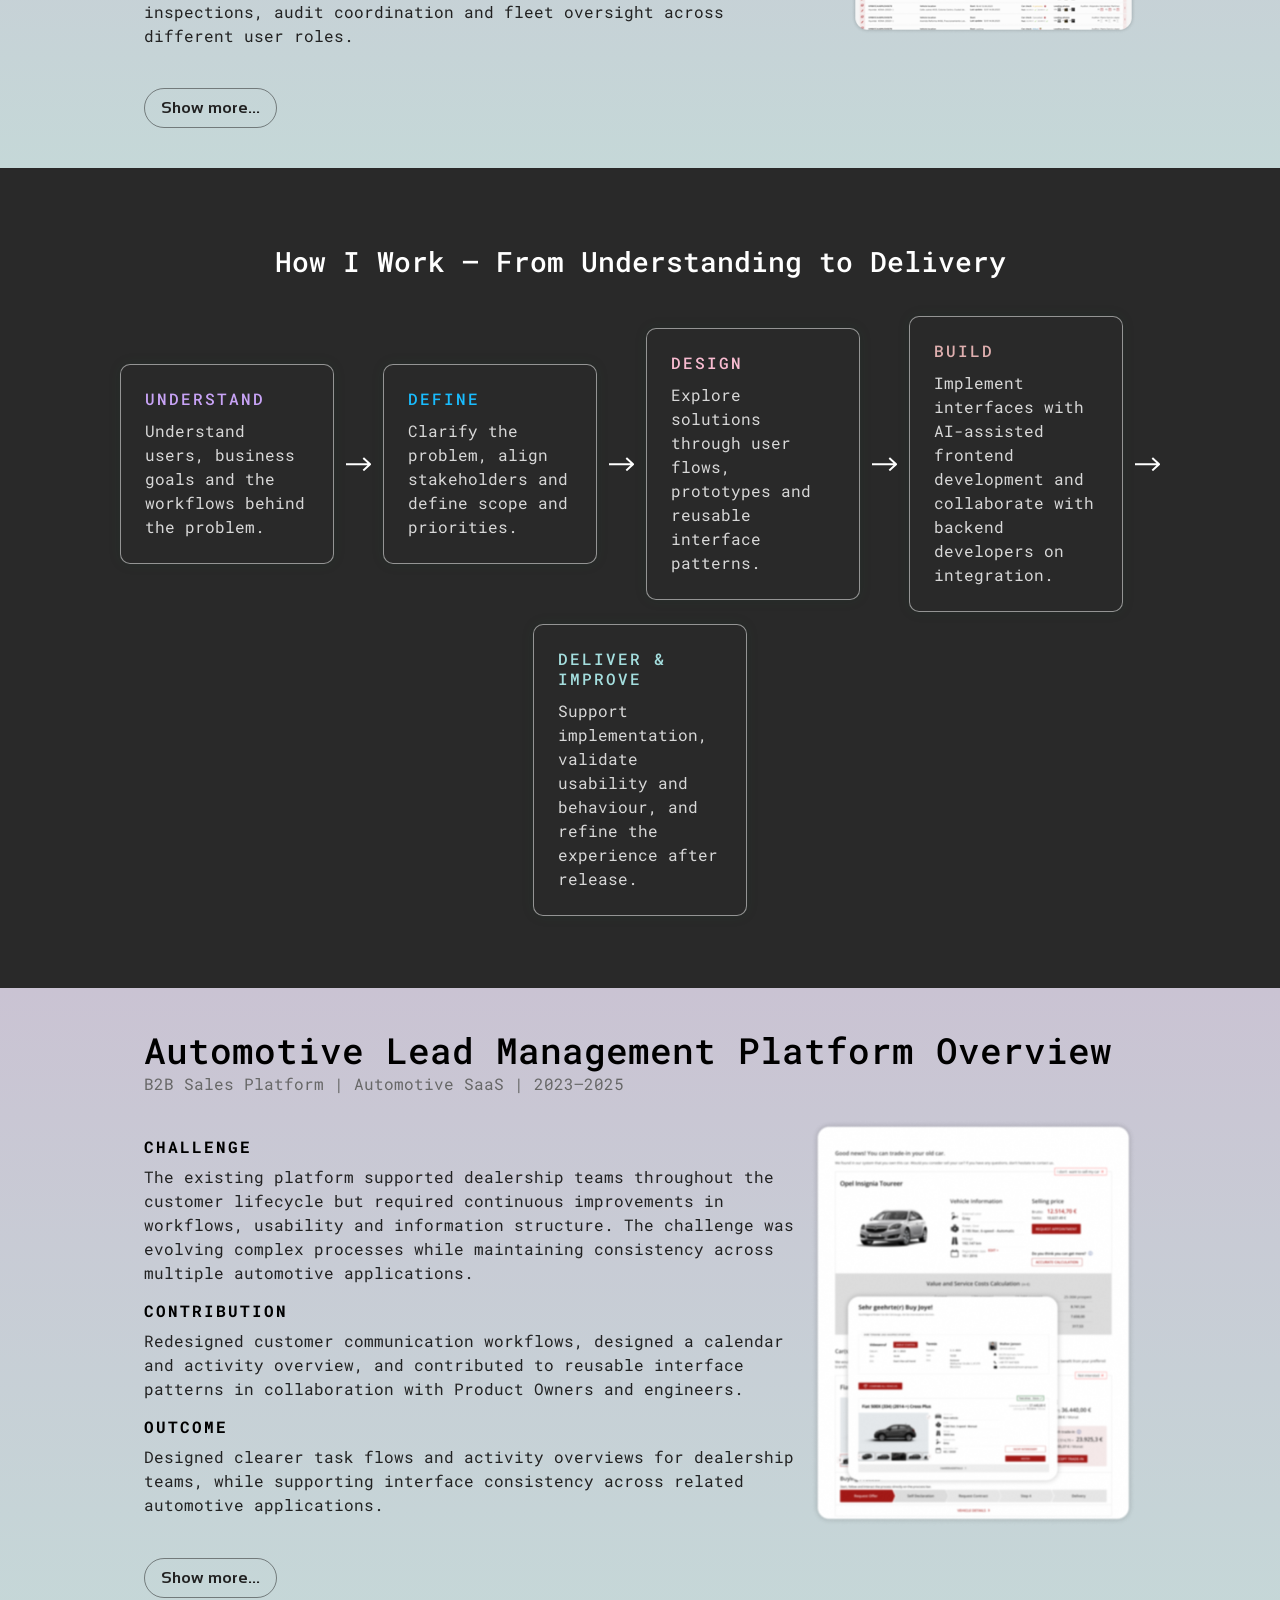
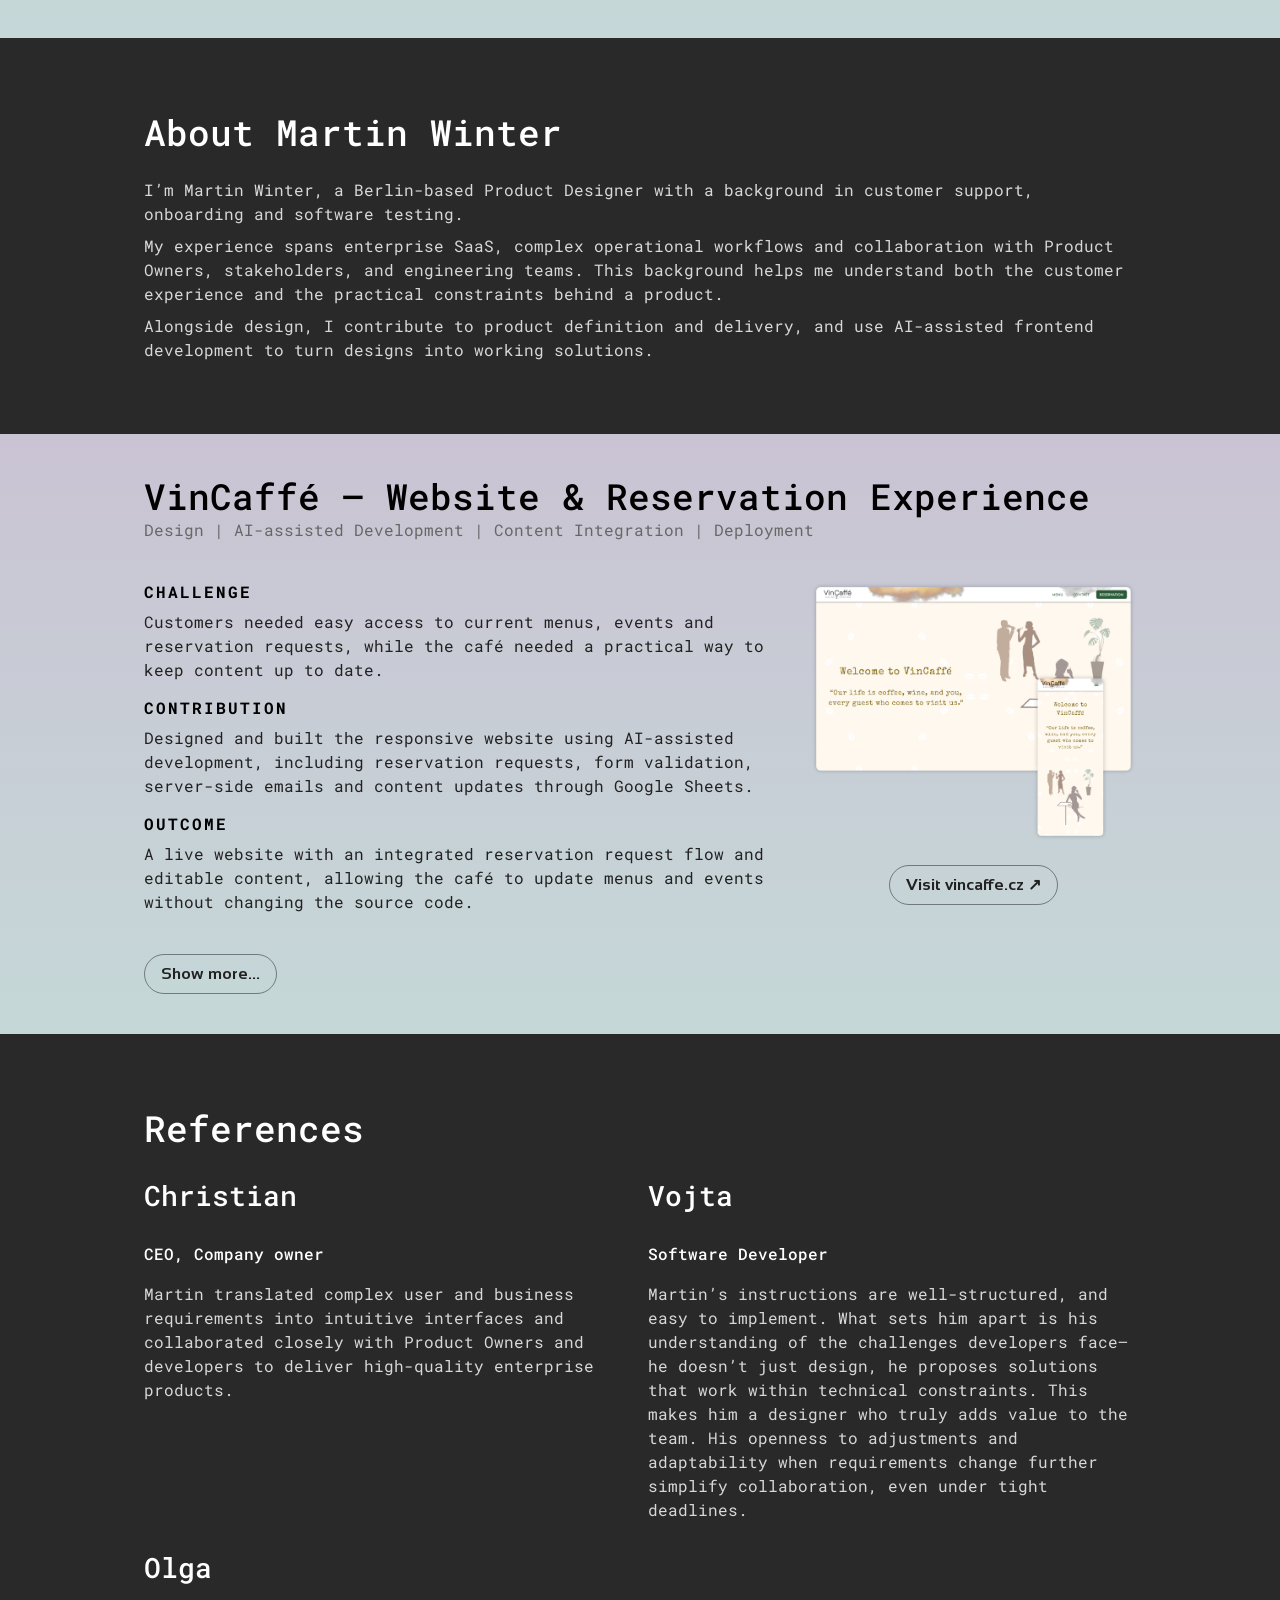
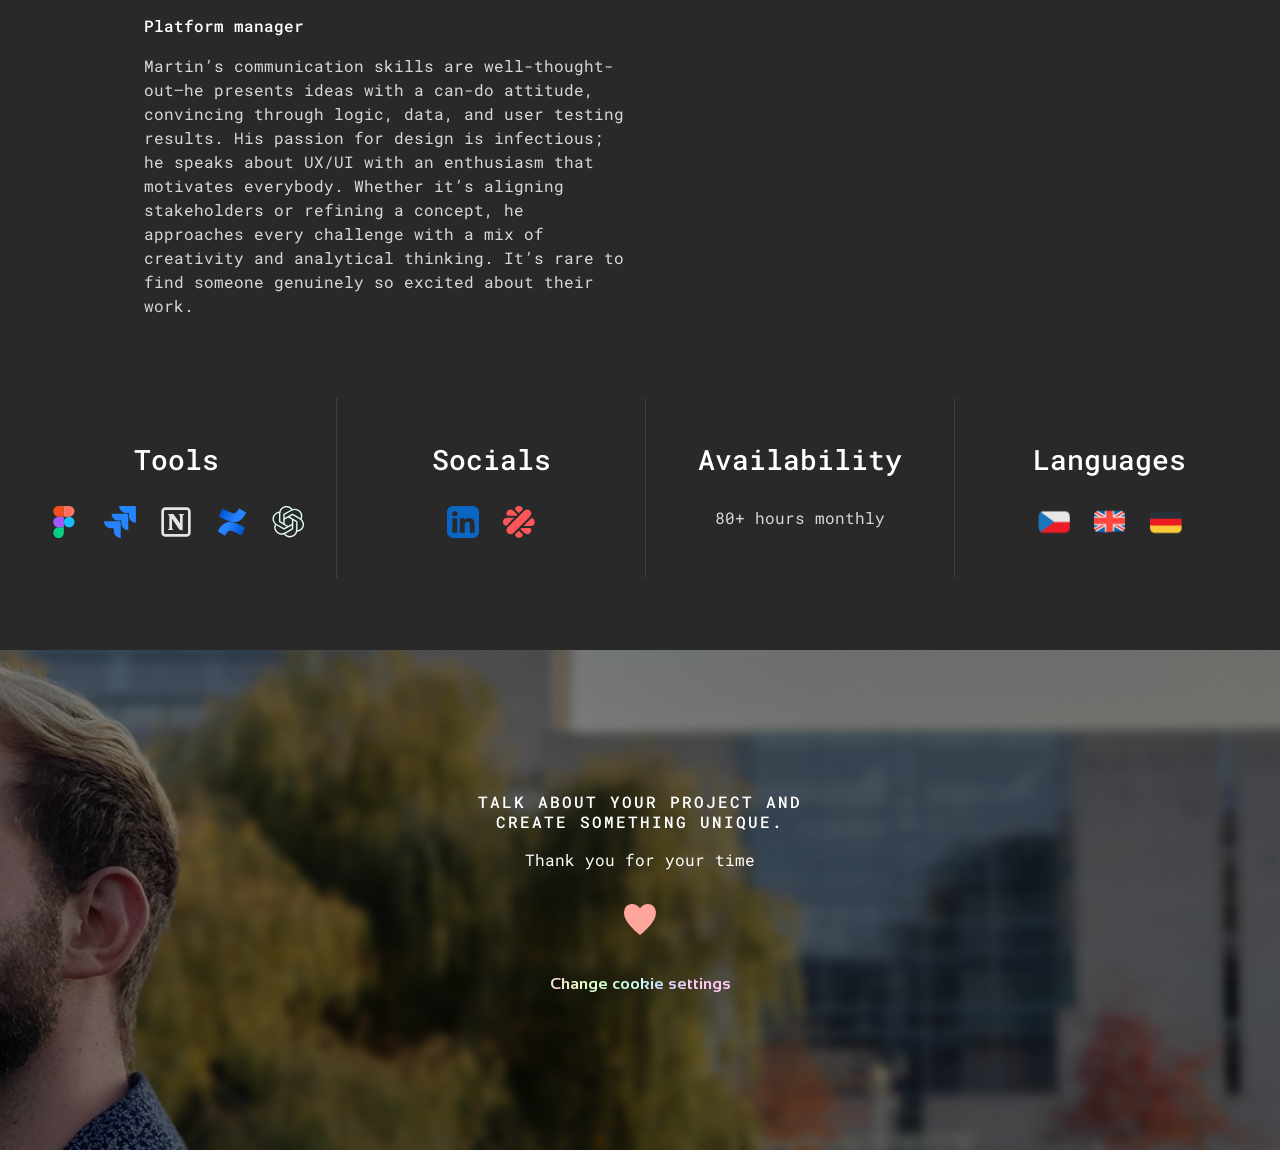
==== commit 03863b46: "language variants added" ====
--- a/index.html
+++ b/index.html
@@ -10,6 +10,11 @@
         content="Berlin-based Product Designer focused on enterprise SaaS, user flows and intuitive interfaces, with AI-assisted frontend development and delivery support.">
     
     <link rel="canonical" href="https://winter-ux.eu/">
+
+    <link rel="alternate" hreflang="en" href="https://winter-ux.eu/">
+    <link rel="alternate" hreflang="de" href="https://winter-ux.eu/de/">
+    <link rel="alternate" hreflang="cs" href="https://winter-ux.eu/cs/">
+    <link rel="alternate" hreflang="x-default" href="https://winter-ux.eu/">
     
     <meta property="og:type" content="website">
     <meta property="og:site_name" content="Winter UX">
@@ -19,7 +24,7 @@
     <meta property="og:url" content="https://winter-ux.eu/">
     
     <link rel="icon" type="image/png" href="/favicon.png">
-    <link rel="stylesheet" href="styles.css?v=20261009-1831">
+    <link rel="stylesheet" href="styles.css?v=20261020-1210">
     <!-- Google Fonts -->
     <link href="https://fonts.googleapis.com/css2?family=Sansation:wght@400;700&display=swap" rel="stylesheet">
     <link href="https://fonts.googleapis.com/css2?family=Roboto+Mono:wght@400;500;600;700&display=swap"
@@ -120,6 +125,13 @@
         <div class="container">
             <div class="grid">
                 <div class="hero-content">
+                    <nav class="language-switcher" aria-label="Select language">
+                        <a href="/" lang="en" hreflang="en" aria-current="page">English</a>
+                        <span aria-hidden="true">|</span>
+                        <a href="/de/" lang="de" hreflang="de">Deutsch</a>
+                        <span aria-hidden="true">|</span>
+                        <a href="/cs/" lang="cs" hreflang="cs">Česky</a>
+                    </nav>
                     <img src="Pictures/Profile picture Martin Winter.png?v=20261007-1900" alt="Martin Winter, Product Designer" class="profile-img">
                     <p class="header-text">Martin Winter</p>
                     <h1>Product Designer</h1>
@@ -862,7 +874,7 @@
                 </h2>
 
                 <p class="tile-header-text">
-                    AI-assisted Development | Content Integration | Deployment
+                    Design | AI-assisted Development | Content Integration | Deployment
                 </p>
 
                 <div class="tile-content-layout">
@@ -900,9 +912,8 @@
                         </a>
                     </div>
 
-
-                </div>
-
+                </div>
+                
             </div>
 
             <button class="btn-outlined tile-toggle" type="button" aria-expanded="false"
--- a/styles.css
+++ b/styles.css
@@ -1912,4 +1912,95 @@
     min-width: 180px;
     color: var(--color-body-text);
     border-color: rgba(255, 255, 255, 0.5);
-}+}
+
+/* ===== Language switcher ===== */
+.hero-content .language-switcher {
+    display: flex;
+    align-items: center;
+    justify-content: center;
+    flex-wrap: wrap;
+    gap: 12px;
+    width: 100%;
+    margin-bottom: 32px;
+    font-family: var(--font-family);
+    font-size: 14px;
+    line-height: 1.5;
+}
+
+.language-switcher a {
+    display: inline-flex;
+    align-items: center;
+    min-height: 44px;
+    color: var(--color-headings);
+    font-weight: 400;
+    text-decoration: none;
+    white-space: nowrap;
+}
+
+.language-switcher a[aria-current="page"] {
+    font-weight: 500;
+    text-decoration: underline;
+    text-underline-offset: 5px;
+}
+
+.language-switcher a:hover {
+    text-decoration: underline;
+    text-underline-offset: 5px;
+}
+
+.language-switcher a:focus-visible {
+    outline: 2px solid #caffff;
+    outline-offset: 4px;
+    border-radius: 2px;
+}
+
+.language-switcher span {
+    color: rgba(255, 255, 255, 0.4);
+}
+
+/* ===== Longer translated text ===== */
+.hero-content,
+.tile-header > div,
+.tile-text-content,
+.case-text,
+.case-image,
+.references .grid > article,
+.process-card,
+.flow-bubble {
+    min-width: 0;
+}
+
+.hero-content > h1,
+.hero-content > h2,
+.hero-content > p,
+.tile-heading,
+.process-label,
+.flow-bubble .tile-eyebrow,
+.contact-modal-header h2 {
+    max-width: 100%;
+    overflow-wrap: anywhere;
+    hyphens: auto;
+}
+
+.contact-modal-header h2 {
+    min-width: 0;
+    line-height: 1.2;
+}
+
+.contact-actions .btn-full,
+.contact-actions .btn-text,
+.cookie-actions .btn-outlined {
+    max-width: 100%;
+    height: auto;
+    min-height: 44px;
+    white-space: normal;
+    overflow-wrap: anywhere;
+    text-align: center;
+}
+
+.cookie-actions .btn-outlined {
+    min-width: min(180px, 100%);
+    padding-block: 10px;
+    line-height: 1.4;
+}
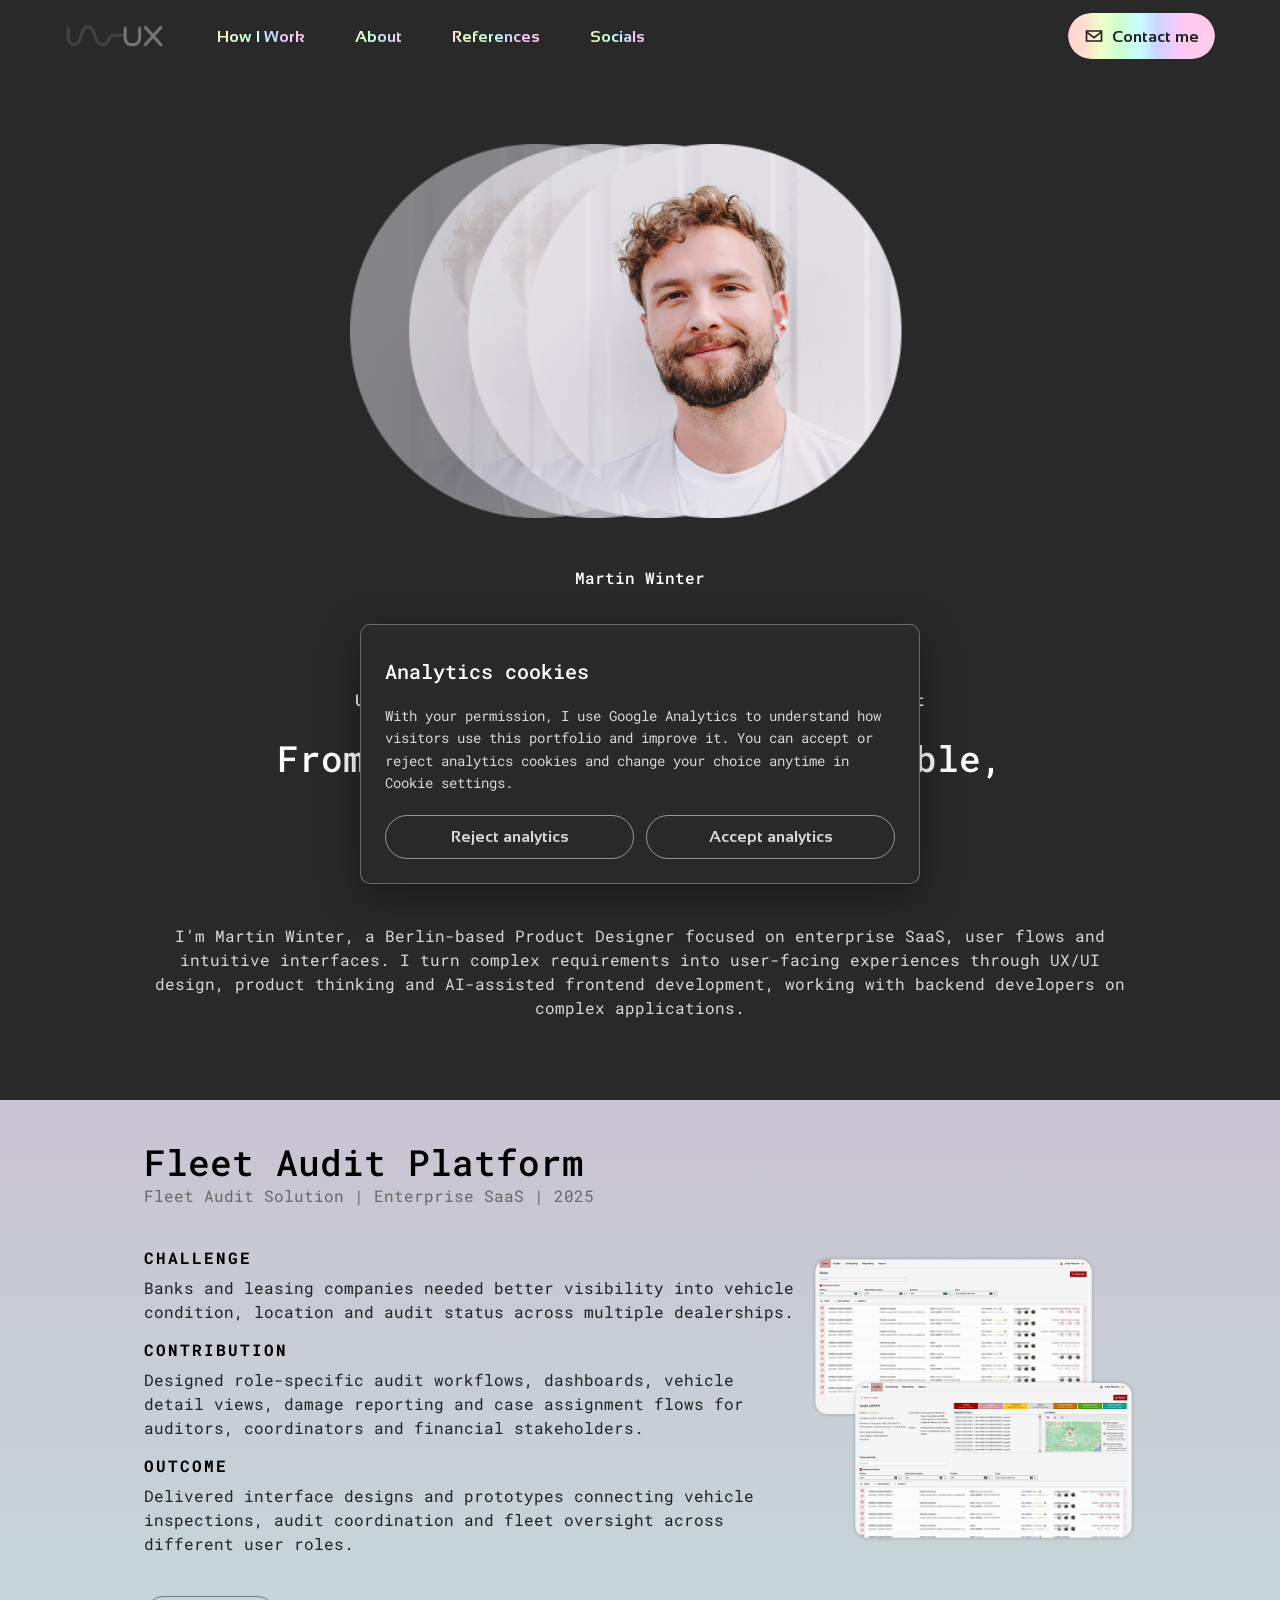
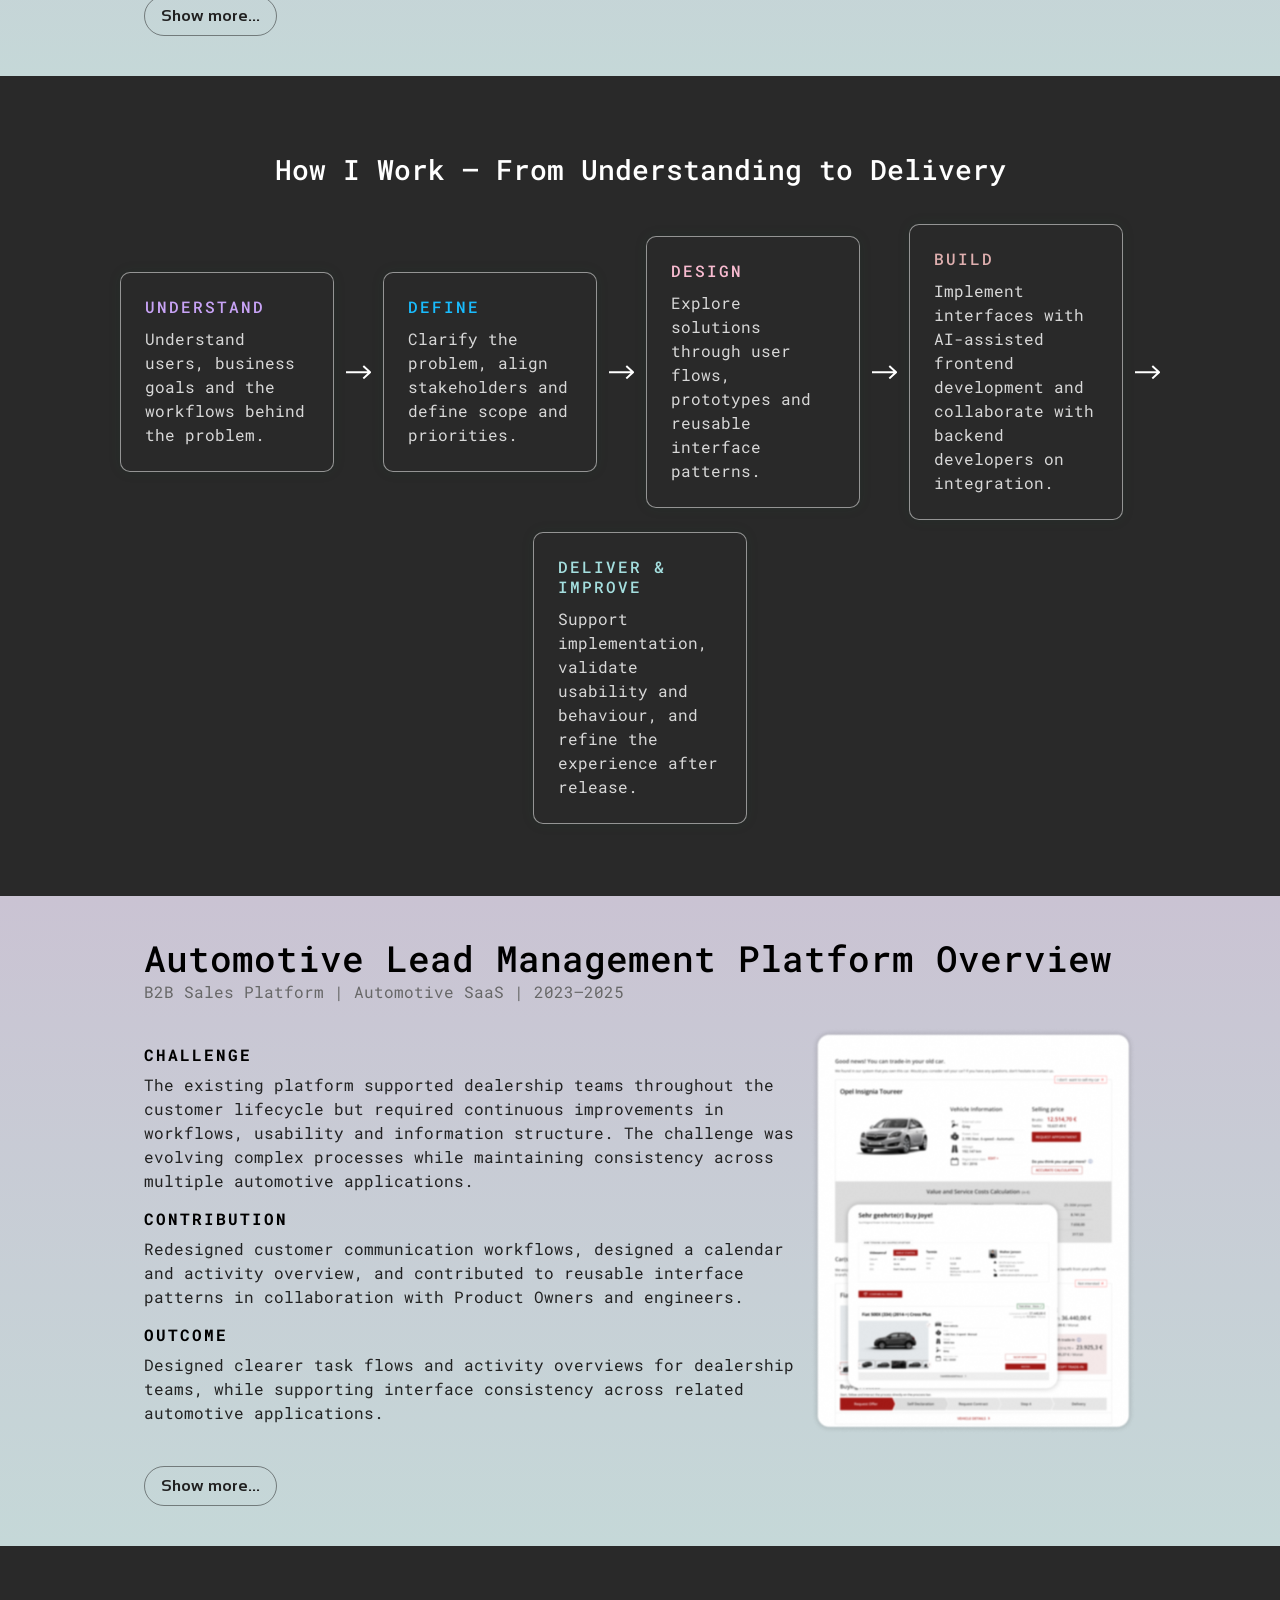
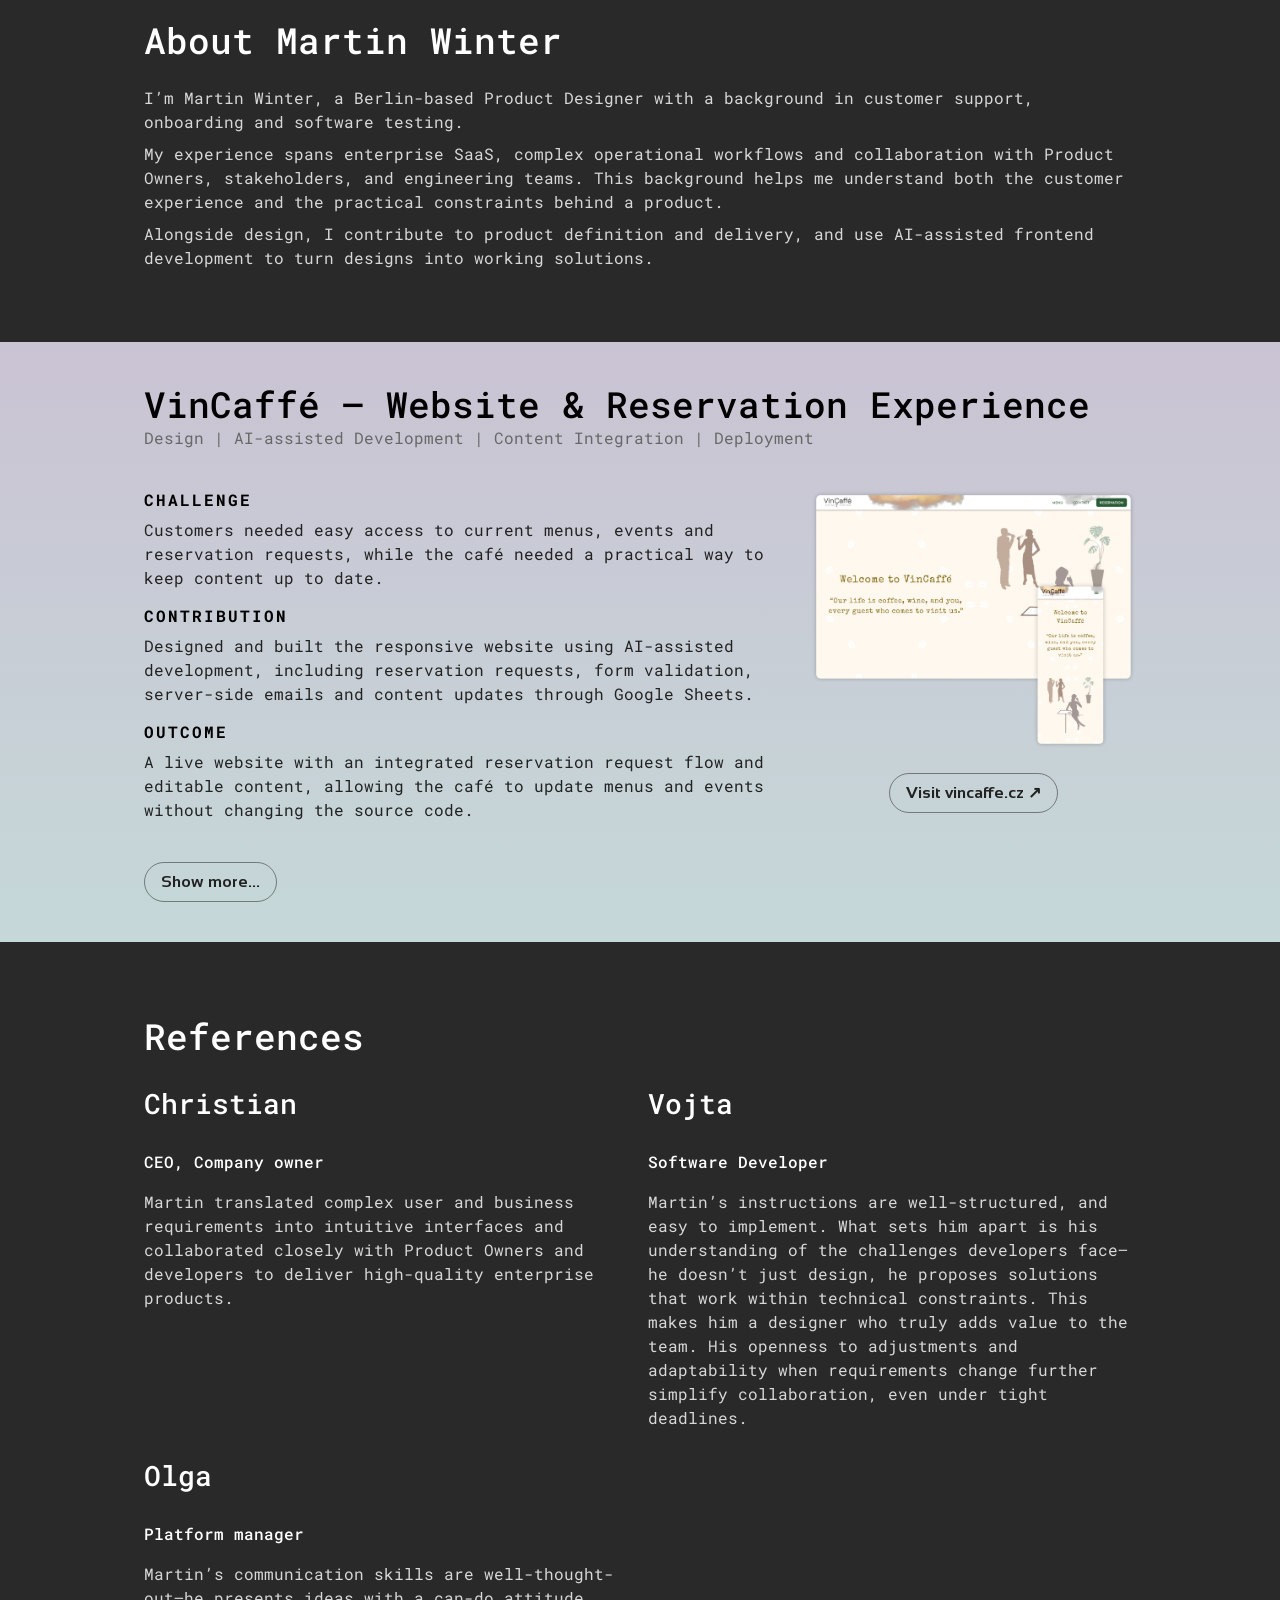
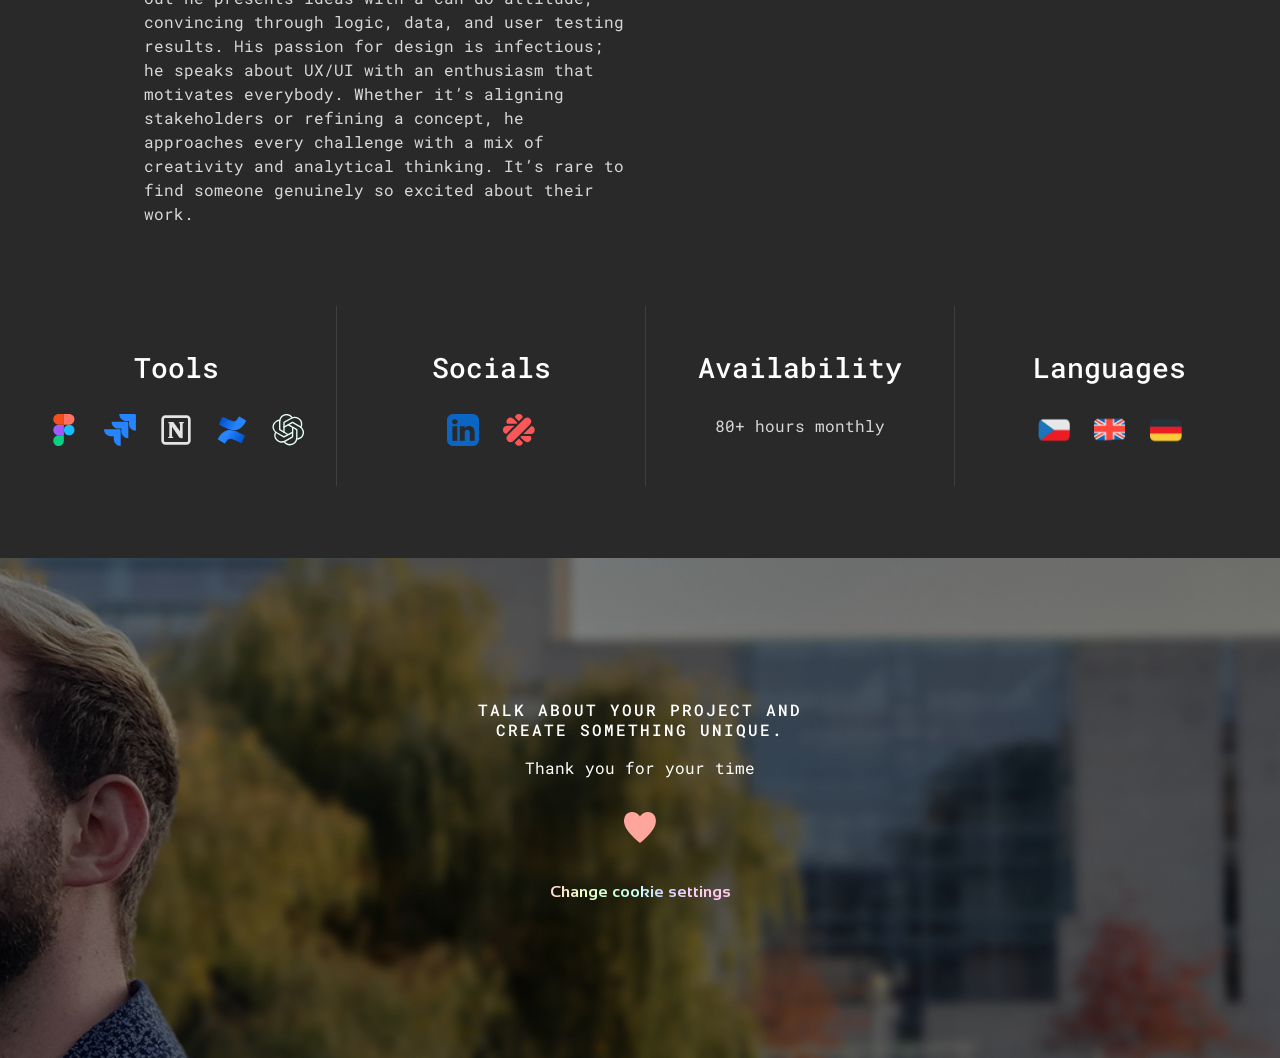
==== commit 4d047a71: "hide language version" ====
--- a/index.html
+++ b/index.html
@@ -125,13 +125,13 @@
         <div class="container">
             <div class="grid">
                 <div class="hero-content">
-                    <nav class="language-switcher" aria-label="Select language">
+                    <!-- <nav class="language-switcher" aria-label="Select language">
                         <a href="/" lang="en" hreflang="en" aria-current="page">English</a>
                         <span aria-hidden="true">|</span>
                         <a href="/de/" lang="de" hreflang="de">Deutsch</a>
                         <span aria-hidden="true">|</span>
                         <a href="/cs/" lang="cs" hreflang="cs">Česky</a>
-                    </nav>
+                    </nav> -->
                     <img src="Pictures/Profile picture Martin Winter.png?v=20261007-1900" alt="Martin Winter, Product Designer" class="profile-img">
                     <p class="header-text">Martin Winter</p>
                     <h1>Product Designer</h1>
@@ -1363,7 +1363,7 @@
     </div>
 </section>
 
-<script src="script.js?v=20261019-1345"></script>
+<script src="script.js?v=20261020-1625"></script>
 </body>
 
 </html>
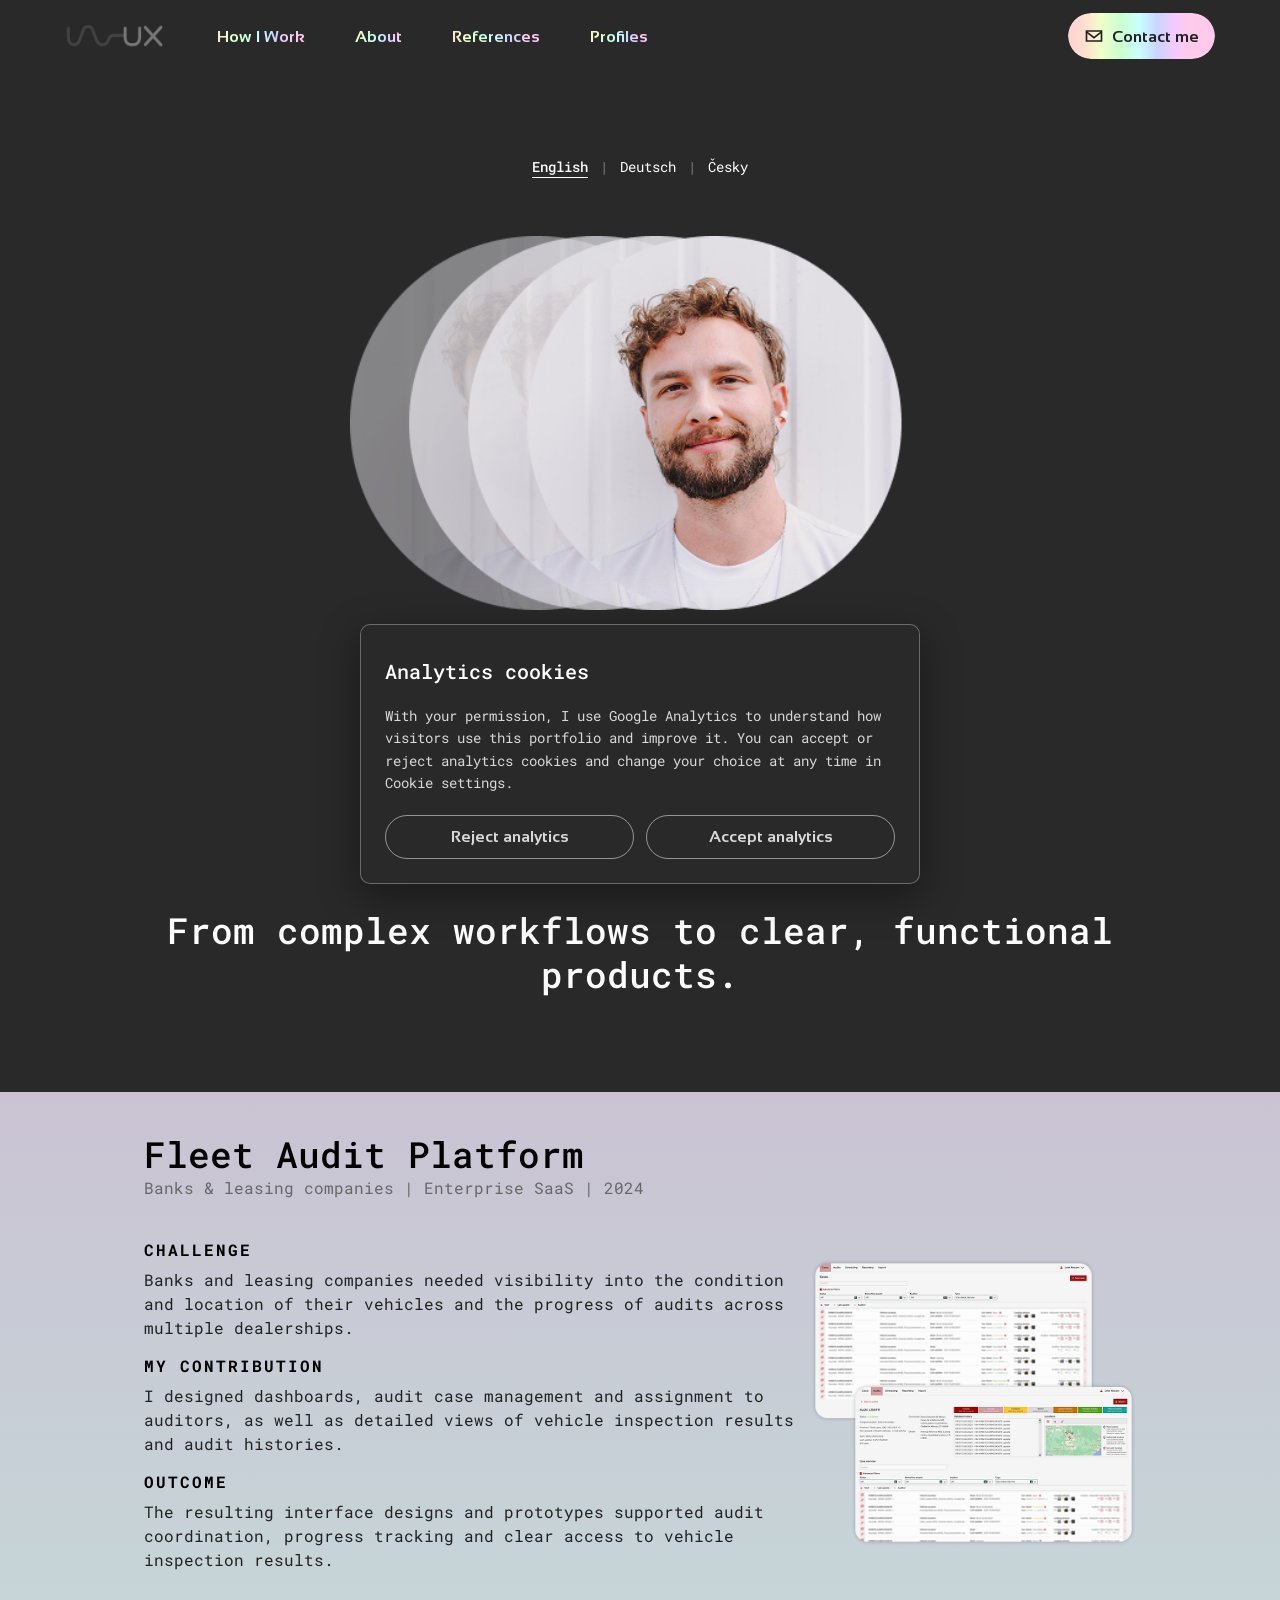
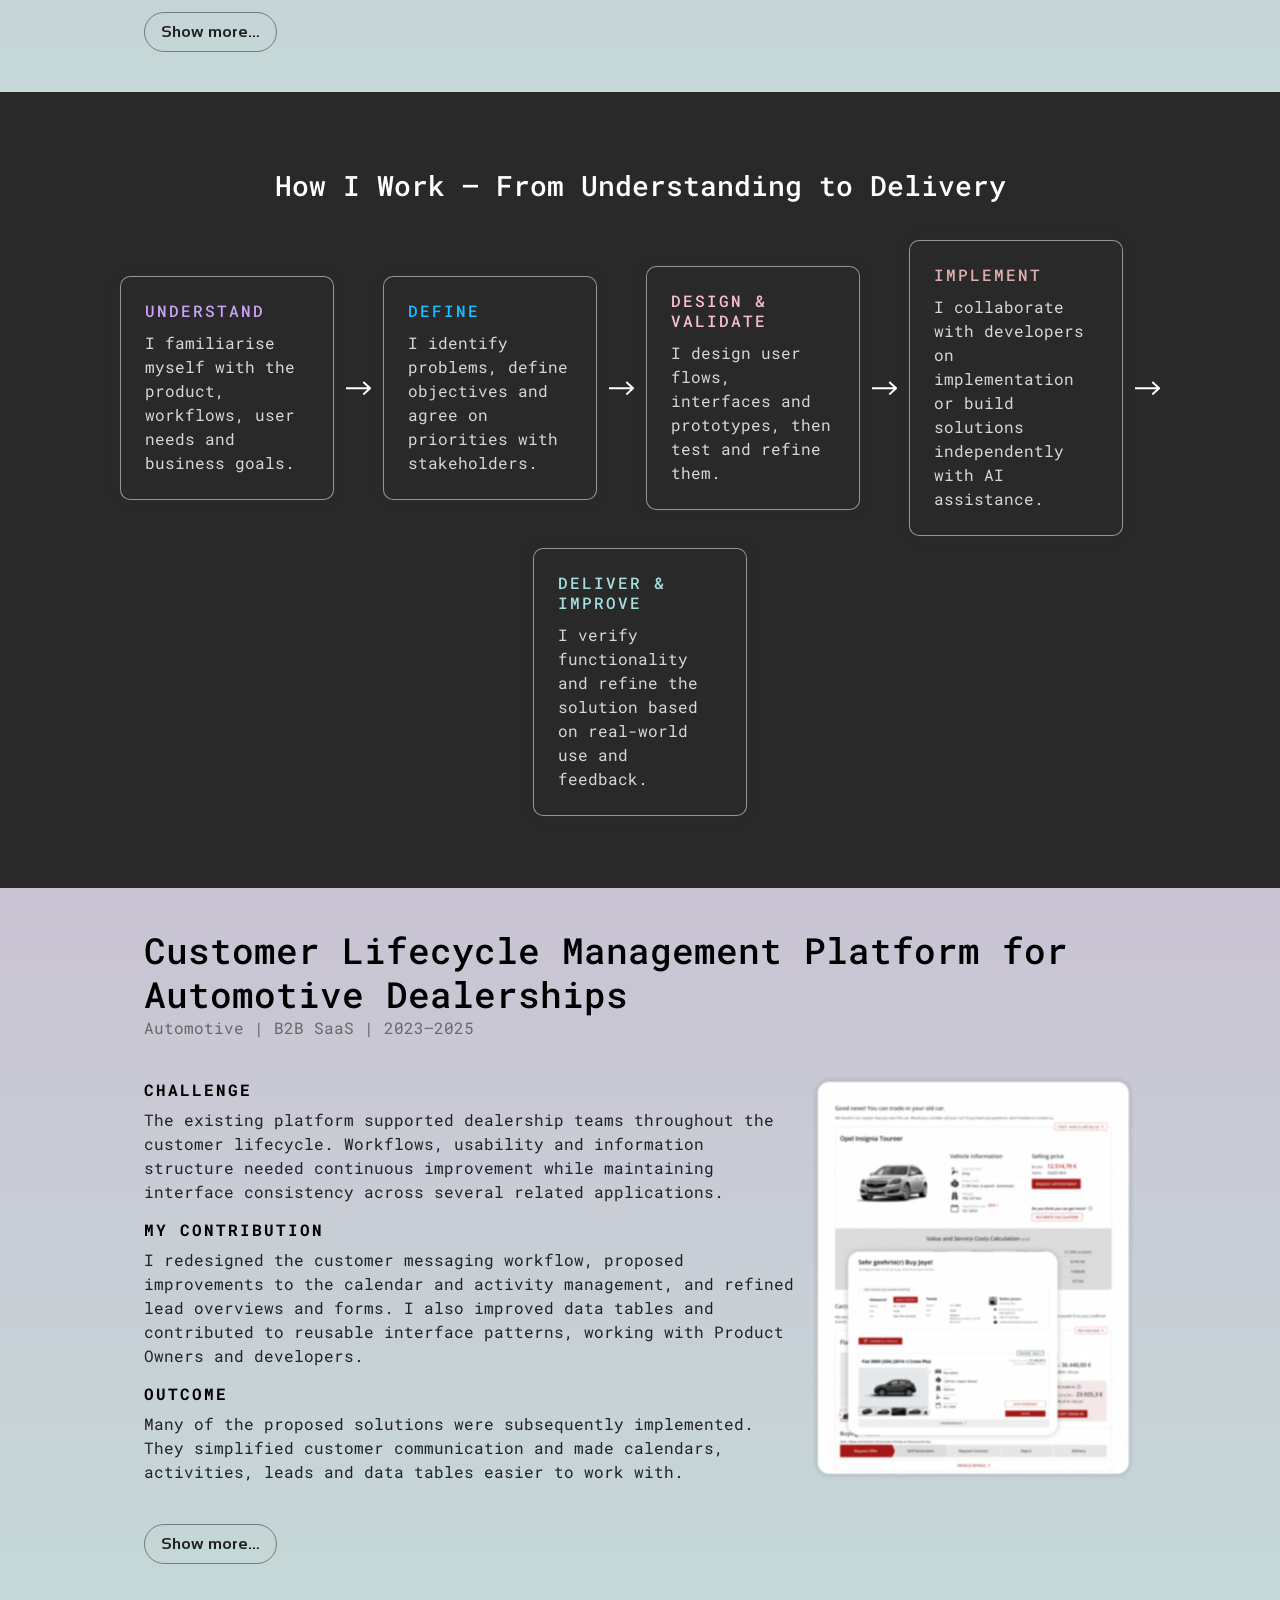
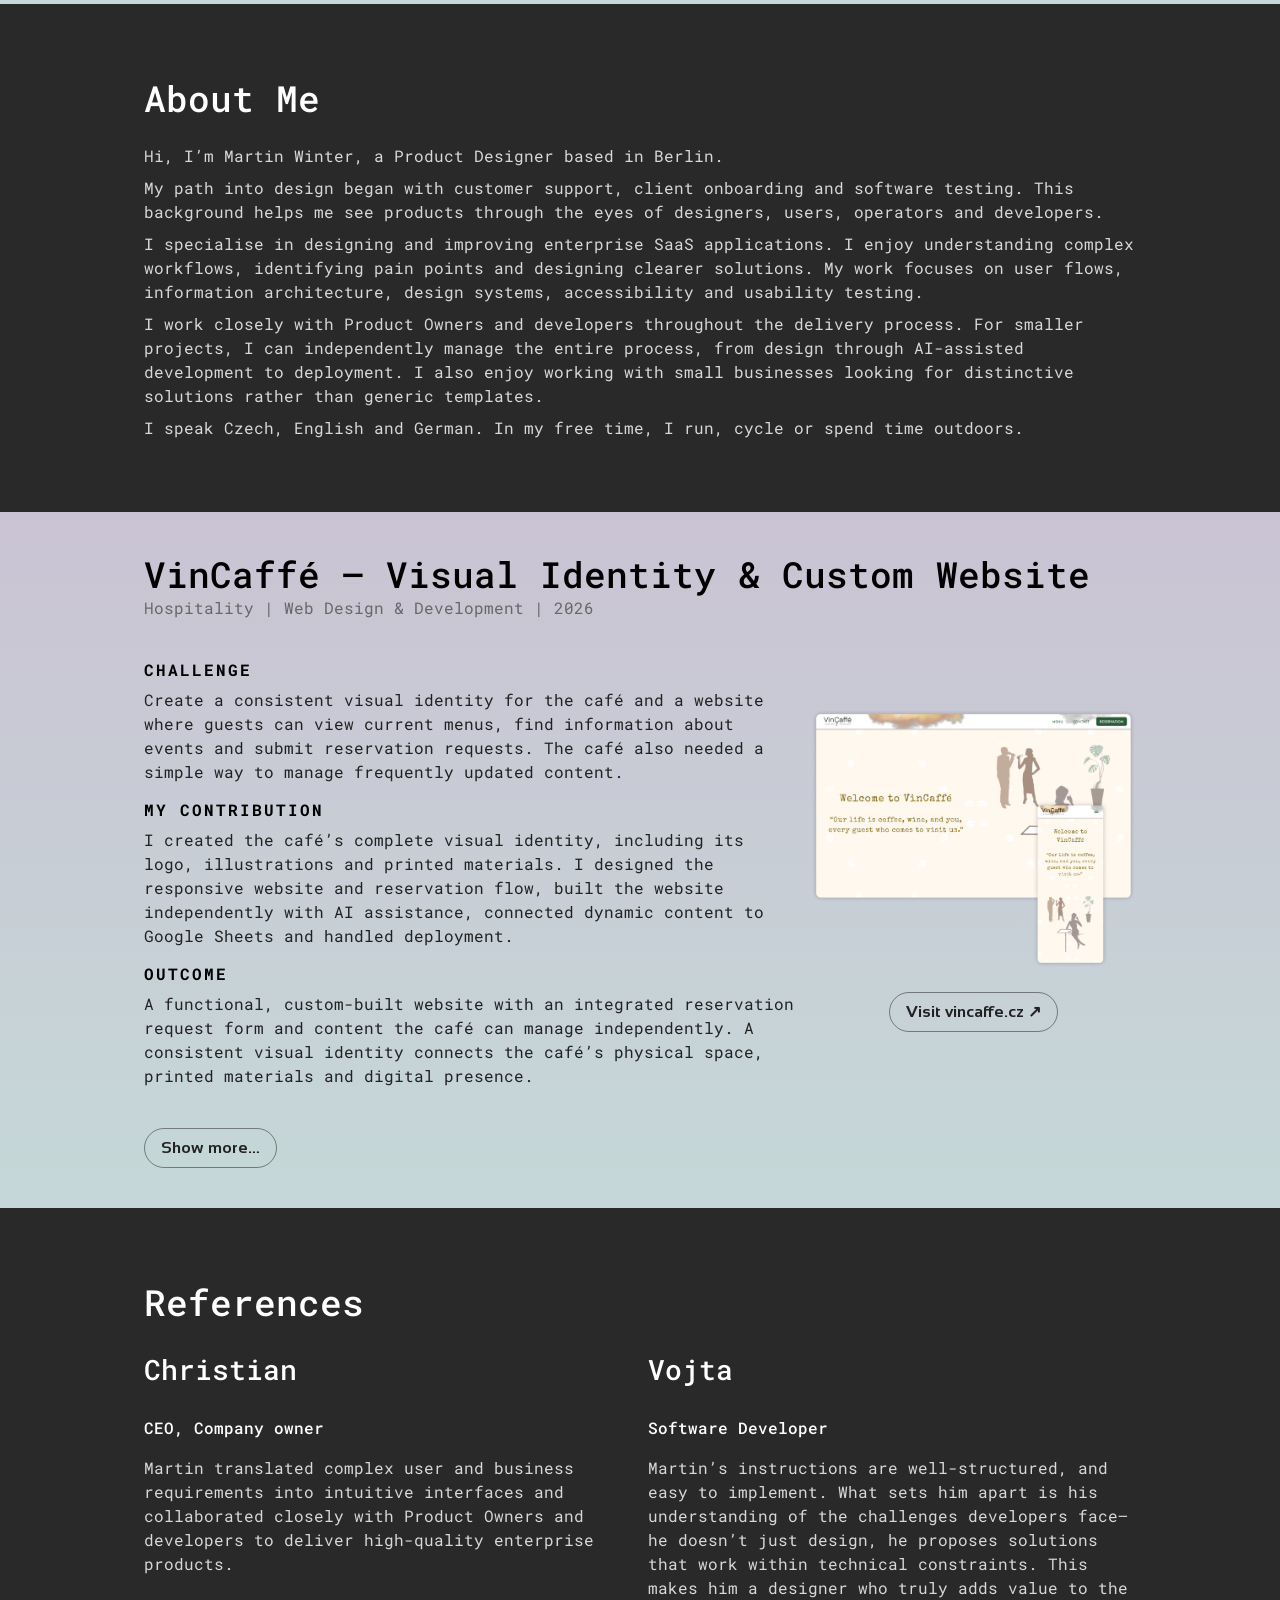
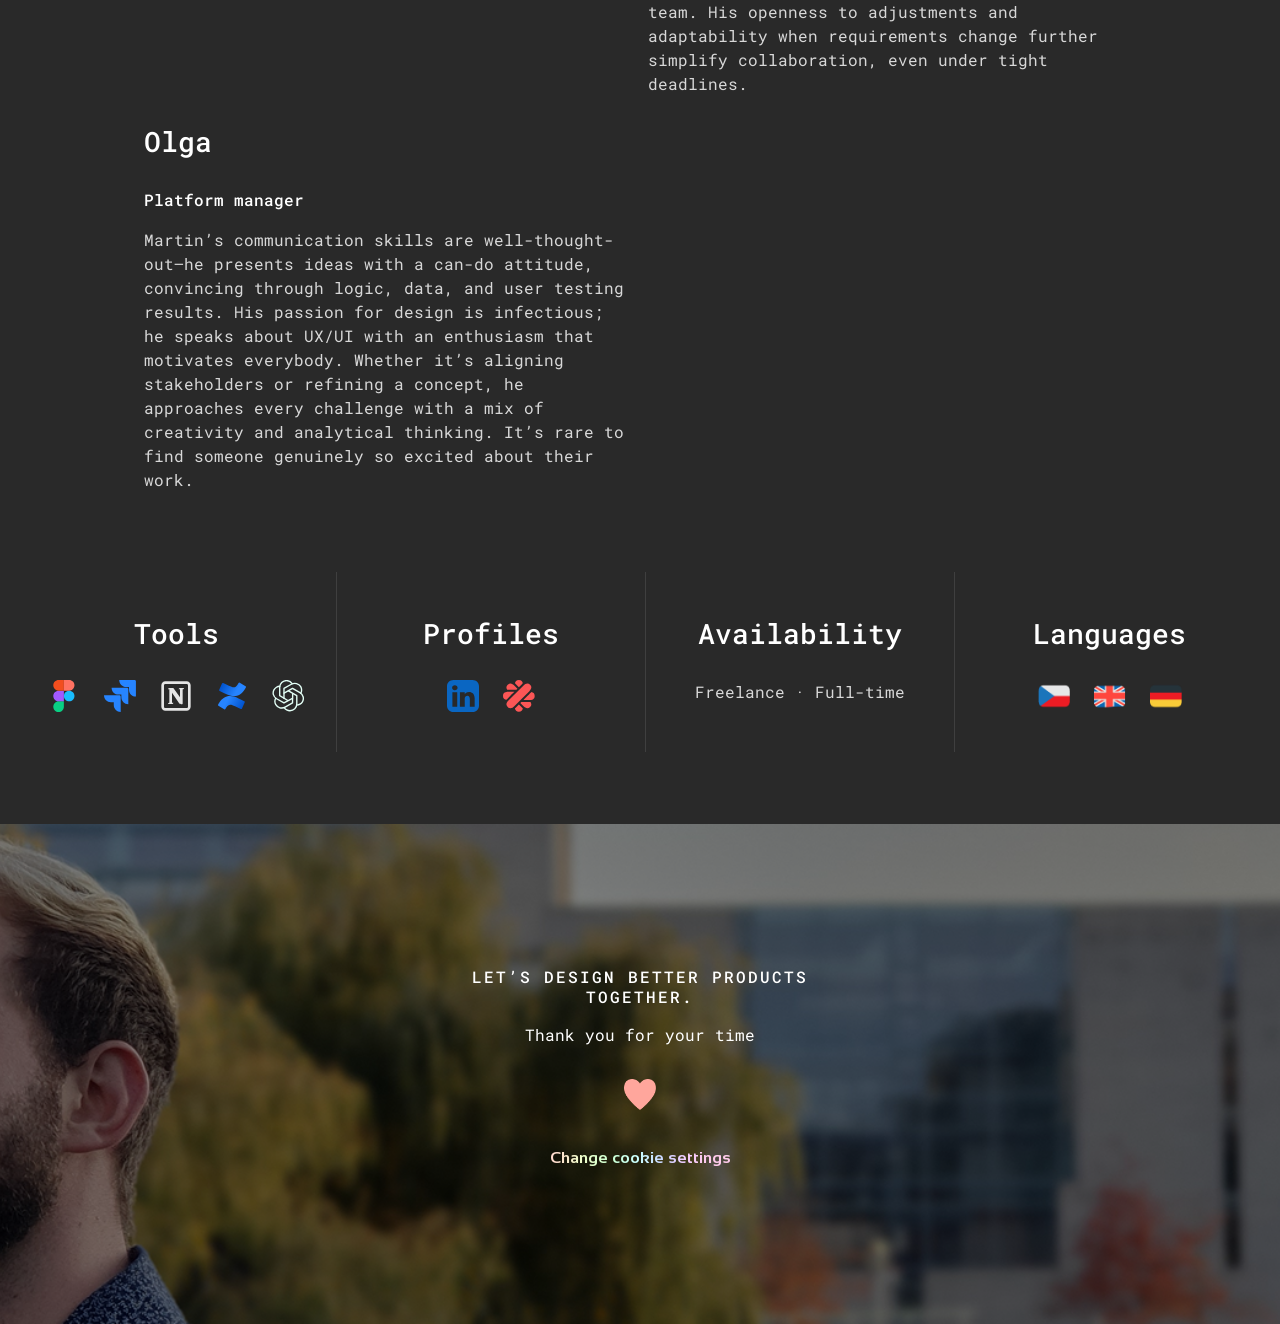
==== commit 7e90c011: "Revise portfolio case studies, align language versions and localize accordion controls" ====
--- a/index.html
+++ b/index.html
@@ -4,26 +4,31 @@
 <head>
     <meta charset="UTF-8">
     <meta name="viewport" content="width=device-width, initial-scale=1.0">
-    <title>Martin Winter — Product Designer & UX/UI Designer in Berlin</title>
+    <title>Martin Winter — Product Designer &amp; UX/UI Designer in Berlin</title>
 
     <meta name="description"
-        content="Berlin-based Product Designer focused on enterprise SaaS, user flows and intuitive interfaces, with AI-assisted frontend development and delivery support.">
-    
+        content="Berlin-based Product Designer focused on enterprise SaaS, UX/UI design, user flows, usability testing and AI-assisted development.">
+
     <link rel="canonical" href="https://winter-ux.eu/">
-
     <link rel="alternate" hreflang="en" href="https://winter-ux.eu/">
     <link rel="alternate" hreflang="de" href="https://winter-ux.eu/de/">
     <link rel="alternate" hreflang="cs" href="https://winter-ux.eu/cs/">
     <link rel="alternate" hreflang="x-default" href="https://winter-ux.eu/">
-    
+
     <meta property="og:type" content="website">
     <meta property="og:site_name" content="Winter UX">
+    <meta property="og:locale" content="en_GB">
     <meta property="og:title" content="Martin Winter — Product Designer & UX/UI Designer">
     <meta property="og:description"
-        content="From complex workflows to usable, working products. Explore my UX/UI design projects and AI-assisted frontend development work.">
+        content="From complex workflows to clear, functional products. Explore my UX/UI design and AI-assisted development projects.">
     <meta property="og:url" content="https://winter-ux.eu/">
-    
-    <link rel="icon" type="image/png" href="/favicon.png">
+
+    <meta property="og:image" content="https://winter-ux.eu/Pictures/og-image.png">
+    <meta property="og:image:width" content="1200">
+    <meta property="og:image:height" content="630">
+    <meta property="og:image:alt" content="Martin Winter — Product Designer">
+
+    <link rel="icon" type="image/png" href="favicon.png">
     <link rel="stylesheet" href="styles.css?v=20261020-1210">
     <!-- Google Fonts -->
     <link href="https://fonts.googleapis.com/css2?family=Sansation:wght@400;700&display=swap" rel="stylesheet">
@@ -40,7 +45,7 @@
                 "name": "Martin Winter",
                 "url": "https://winter-ux.eu/",
                 "jobTitle": "Product Designer",
-                "description": "Berlin-based Product Designer focused on UX/UI design, user flows and AI-assisted frontend development.",
+                "description": "Berlin-based Product Designer focused on enterprise SaaS, UX/UI design, user flows, usability testing and AI-assisted development.",
                 "sameAs": [
                     "https://www.linkedin.com/in/martin-winter1/"
                 ]
@@ -50,7 +55,7 @@
                 "@id": "https://winter-ux.eu/#website",
                 "url": "https://winter-ux.eu/",
                 "name": "Winter UX",
-                "inLanguage": "en",
+                "inLanguage": ["en", "de", "cs"],
                 "author": {
                     "@id": "https://winter-ux.eu/#person"
                 }
@@ -70,23 +75,23 @@
 
                 <img src="Pictures/logo_wux.png" alt="Martin Winter" class="navbar-logo-image">
                 <div class="navbar-links">
-            
+
                 <a href="#how-i-work" class="btn-text">
                     How I Work
                 </a>
-            
+
                 <a href="#about" class="btn-text">
                     About
                 </a>
-            
+
                 <a href="#references" class="btn-text">
                     References
                 </a>
-            
+
                 <a href="#socials" class="btn-text">
-                    Socials
+                    Profiles
                 </a>
-            
+
             </div>
 
         </div>
@@ -96,24 +101,24 @@
 
             <button type="button" class="btn-full navbar-email" id="openContactModal" aria-label="Contact me" aria-haspopup="dialog"
                 aria-controls="contactModal">
-            
+
                 <svg class="navbar-email-icon" viewBox="0 0 24 24" fill="none" aria-hidden="true">
                     <path d="M3 6H21V18H3V6Z" stroke="currentColor" stroke-width="2" />
                     <path d="M3 7L12 14L21 7" stroke="currentColor" stroke-width="2" />
                 </svg>
-            
+
                 <span class="navbar-email-text">
                     Contact me
                 </span>
-            
+
             </button>
 
             <button type="button" class="burger" aria-label="Open navigation">
-            
+
                 <span></span>
                 <span></span>
                 <span></span>
-            
+
             </button>
 
         </div>
@@ -125,26 +130,20 @@
         <div class="container">
             <div class="grid">
                 <div class="hero-content">
-                    <!-- <nav class="language-switcher" aria-label="Select language">
+                    <nav class="language-switcher" aria-label="Select language">
                         <a href="/" lang="en" hreflang="en" aria-current="page">English</a>
                         <span aria-hidden="true">|</span>
                         <a href="/de/" lang="de" hreflang="de">Deutsch</a>
                         <span aria-hidden="true">|</span>
                         <a href="/cs/" lang="cs" hreflang="cs">Česky</a>
-                    </nav> -->
+                    </nav>
+
                     <img src="Pictures/Profile picture Martin Winter.png?v=20261007-1900" alt="Martin Winter, Product Designer" class="profile-img">
                     <p class="header-text">Martin Winter</p>
                     <h1>Product Designer</h1>
-                    <p class="header-text">UX Design · User Flows · AI-assisted Frontend Development</p>
-                    <h2>From complex workflows&nbsp;to usable, <br>working products.</h2>
+                    <p class="header-text">UX/UI Design · User Flows · AI-assisted Development</p>
                     <img src="Pictures/Dot_Spliter.png" alt="" class="dot-splitter">
-                    <p>
-                        I’m Martin Winter, a Berlin-based Product Designer focused on
-                        enterprise SaaS, user flows and intuitive interfaces. I turn complex
-                        requirements into user-facing experiences through UX/UI design,
-                        product thinking and AI-assisted frontend development, working
-                        with backend developers on complex applications.
-                    </p>
+                    <h2>From complex workflows to clear, functional products.</h2>
                 </div>
             </div>
         </div>
@@ -158,7 +157,7 @@
             <div>
                 <h2 class="tile-heading">Fleet Audit Platform</h2>
                 <p class="tile-header-text">
-                    Fleet Audit Solution | Enterprise SaaS | 2025
+                    Banks &amp; leasing companies | Enterprise SaaS | 2024
                 </p>
 
                 <div class="tile-content-layout">
@@ -166,19 +165,15 @@
                     <div class="tile-text-content">
                         <p class="tile-eyebrow">Challenge</p>
                         <p class="tile-text">
-                            Banks and leasing companies needed better visibility into vehicle condition, location and
-                            audit
-                            status across multiple dealerships.
+                            Banks and leasing companies needed visibility into the condition and location of their vehicles and the progress of audits across multiple dealerships.
                         </p>
 
-                        <p class="tile-eyebrow">Contribution</p>
-                        <p class="tile-text">Designed role-specific audit workflows, dashboards, vehicle detail views, damage reporting and case assignment flows for
-                        auditors, coordinators and financial stakeholders.
+                        <p class="tile-eyebrow">My Contribution</p>
+                        <p class="tile-text">I designed dashboards, audit case management and assignment to auditors, as well as detailed views of vehicle inspection results and audit histories.
                         </p>
 
                         <p class="tile-eyebrow">Outcome</p>
-                        <p class="tile-text">Delivered interface designs and prototypes connecting vehicle inspections, audit coordination and fleet oversight across
-                        different user roles.
+                        <p class="tile-text">The resulting interface designs and prototypes supported audit coordination, progress tracking and clear access to vehicle inspection results.
                         </p>
                     </div>
 
@@ -191,7 +186,7 @@
             </div>
 
             <button class="btn-outlined tile-toggle" type="button" aria-expanded="false">
-                Show more...
+                Show more…
             </button>
 
         </div>
@@ -240,7 +235,7 @@
                         </svg>
 
                         <div class="flow-bubble">
-                            <p class="tile-eyebrow">AI Damage Detection</p>
+                            <p class="tile-eyebrow">AI-assisted Damage Detection</p>
                         </div>
 
                     </div>
@@ -254,16 +249,12 @@
                 <div class="case-layout">
 
                     <div class="case-text">
-                        <h3 class="tile-heading">Fleet Audit Platform Overview</h3>
+                        <h3 class="tile-heading">Platform Overview</h3>
                         <p class="tile-text">
-                            A fleet audit platform designed to support banks and leasing companies managing vehicle
-                            inspections across multiple locations.
+                            The platform was designed for banks and leasing companies that needed to monitor the condition of vehicles held at multiple dealerships.
                         </p>
                         <p class="tile-text">
-                            The platform connects field auditors, coordinators and financial stakeholders by combining
-                            vehicle data, inspection results, AI-supported assessments and audit history into one
-                            digital
-                            workflow.
+                            The platform supports the entire audit process: a coordinator schedules and assigns the audit, an auditor records the vehicle’s condition and damage on site, and AI assists with automatic damage detection during the inspection. The bank can then review each vehicle’s condition, history and audit results in one place and make informed decisions. Previously, these reports were scattered across branches and different systems.
                         </p>
                     </div>
 
@@ -278,16 +269,13 @@
 
             <div class="tile-section">
 
-                <h3 class="tile-heading">The Challenge</h3>
-
-                <p class="tile-text">
-                    The platform needed to support multiple user groups with different goals and workflows.
-                </p>
-                <p class="tile-text">
-                    Field auditors required a simple way to inspect vehicles, capture information and document damages
-                    on-site. Coordinators needed to manage assignments and monitor audit progress, while banks required
-                    a
-                    clear overview of vehicle condition, history and status.
+                <h3 class="tile-heading">Challenge</h3>
+
+                <p class="tile-text">
+                    Vehicle auditing is a complex process involving several roles. The process starts with the bank, passes through the coordinator and culminates in an on-site vehicle inspection by the auditor. Each role has different responsibilities, works with different data and requires different information. My main design challenge was to simplify audit case management and make inspection results accessible to the relevant user roles.
+                </p>
+                <p class="tile-text">
+                    This meant organising extensive vehicle data, inspection records and audit histories. Coordinators needed to assign cases to auditors and track their progress, while banks needed a comprehensive overview of vehicle condition and inspection results.
                 </p>
 
             </div>
@@ -297,27 +285,22 @@
                 <h3 class="tile-heading">My Contribution</h3>
 
                 <p class="tile-text">
-                    As the UX/UI Designer, I focused on designing the main user flows, information structure and
-                    interface
-                    concepts across the platform.
+                    As a UX/UI Designer, I focused on the part of the platform used to manage audit cases and review inspection results. I designed its user flows, information architecture and interfaces. The application used to record vehicle data and damage during inspections was outside my scope.
                 </p>
 
                 <p class="tile-text no-margin">
                     My work included:
                 </p>
                 <ul class="tile-list">
-                    <li>Role-specific vehicle audit workflows</li>
-                    <li>Dashboard structure and data visualization</li>
-                    <li>Vehicle detail views</li>
-                    <li>Damage reporting flows</li>
-                    <li>Case management and assignment flows</li>
-                    <li>Status visualization and filtering concepts</li>
+                    <li>Workflows for audit management and coordination</li>
+                    <li>Dashboard information architecture and data visualisation</li>
+                    <li>Detailed vehicle audit views and inspection histories</li>
+                    <li>Audit case management, assignment and tracking</li>
+                    <li>Status indicators, filters and data navigation</li>
                 </ul>
 
                 <p class="tile-text">
-                    I collaborated closely with the Product Owner to understand business
-                    requirements, structure audit information and translate vehicle
-                    inspection processes into user flows and interface designs for development.
+                    I worked closely with the Product Owner to understand business requirements, structure audit information and translate it into concrete user flows and implementation-ready interface designs.
                 </p>
 
             </div>
@@ -331,42 +314,29 @@
             <div class="tile-section">
                 <h3 class="tile-heading">Design Process</h3>
                 <p class="tile-text">
-                    I started by understanding the complete audit lifecycle and mapping how information moved between
-                    different users and
-                    stages of the process.
-                </p>
-                <p class="tile-text">
-                    From there, I created user flows and structured the information hierarchy to ensure that each user
-                    could
-                    quickly access
-                    the information relevant to their role.
-                </p>
-                <p class="tile-text">
-                    The designs were iterated through discussions with the Product Owner and refined into prototypes and
-                    implementation-ready interfaces for the development team.
-                </p>
-            </div>
-
-            <div class="tile-section">
-                <h3 class="tile-heading">Key Decisions</h3>
-                <p class="tile-eyebrow">Prioritizing information hierarchy</p>
-                <p class="tile-text">
-                    The platform contained many different data points, from vehicle status and inspection results to
-                    historical audits and
-                    damage information.</p>
-                <p class="tile-text">
-                    I focused on presenting the most important information first and creating clear visual relationships
-                    between overview
-                    screens and detailed views.
-                </p>
-                <p class="tile-eyebrow">Designing for multiple roles</p>
-                <p class="tile-text">
-                    Instead of creating one generic experience, the interface was structured around the different needs
-                    of
-                    auditors,
-                    coordinators and financial stakeholders.</p>
-                <p class="tile-text">
-                    Each role required different levels of detail, actions and information visibility.
+                    I began by familiarising myself with the full audit lifecycle and mapping how information and tasks flowed between user roles and stages of the process.
+                </p>
+                <p class="tile-text">
+                    Based on this analysis, I designed user flows and an information hierarchy for case management, audit tracking and reviewing inspection results.
+                </p>
+                <p class="tile-text">
+                    I discussed the designs with the Product Owner throughout the process and iteratively refined them into prototypes and interface designs ready for the development team to implement.
+                </p>
+            </div>
+
+            <div class="tile-section">
+                <h3 class="tile-heading">Key Design Decisions</h3>
+                <p class="tile-eyebrow">Information hierarchy — from overview to detail</p>
+                <p class="tile-text">
+                    The interface needed to provide access to a wide range of data, from current vehicle condition and inspection results to recorded damage and audit history.</p>
+                <p class="tile-text">
+                    I therefore structured the interface around a hierarchy that leads from summary views to individual vehicle and audit details. Users can quickly get an overview and access more detailed information when needed.
+                </p>
+                <p class="tile-eyebrow">Interfaces tailored to each role</p>
+                <p class="tile-text">
+                    When designing overview screens and case management interfaces, I considered the different needs of coordinators and bank representatives.</p>
+                <p class="tile-text">
+                    Each role required a different level of detail, a specific set of actions and access to different information. I adapted the screen content and available interactions accordingly.
                 </p>
             </div>
 
@@ -377,18 +347,16 @@
             </div>
 
             <div class="tile-section">
-                <h3 class="tile-heading">The Outcome</h3>
-                <p class="tile-text">
-                    The resulting designs connected vehicle inspections, damage reporting, case assignments and audit oversight within a
-                    shared platform structure.</p>
-                <p class="tile-text">
-                    Role-specific flows, prototypes and interface designs provided the development team with a foundation for
-                    implementation, refined through discussions with the Product Owner.
+                <h3 class="tile-heading">Outcome</h3>
+                <p class="tile-text">
+                    The resulting designs supported audit case management, assignment to auditors, progress tracking and access to inspection results, including recorded damage and audit histories.</p>
+                <p class="tile-text">
+                    I developed interconnected workflows, prototypes and interface designs for this part of the platform as a foundation for implementation by the development team. We refined them through ongoing discussions with the Product Owner. The designs were subsequently implemented, and the platform is now in use.
                 </p>
             </div>
 
             <button class="btn-outlined tile-close" type="button">
-                Show less...
+                Show less…
             </button>
 
         </div>
@@ -406,7 +374,7 @@
 
                 <article class="process-card accent-purple">
                     <p class="process-label">Understand</p>
-                    <p class="tile-text">Understand users, business goals and the workflows behind the problem.</p>
+                    <p class="tile-text">I familiarise myself with the product, workflows, user needs and business goals.</p>
                 </article>
 
                 <div class="process-arrow" aria-hidden="true">
@@ -417,7 +385,7 @@
 
                 <article class="process-card accent-cyan">
                     <p class="process-label">Define</p>
-                    <p class="tile-text">Clarify the problem, align stakeholders and define scope and priorities.</p>
+                    <p class="tile-text">I identify problems, define objectives and agree on priorities with stakeholders.</p>
                 </article>
 
                 <div class="process-arrow" aria-hidden="true">
@@ -427,9 +395,8 @@
                 </div>
 
                 <article class="process-card accent-pink">
-                    <p class="process-label">Design</p>
-                    <p class="tile-text">Explore solutions through user flows, prototypes and reusable interface
-                        patterns.</p>
+                    <p class="process-label">Design &amp; Validate</p>
+                    <p class="tile-text">I design user flows, interfaces and prototypes, then test and refine them.</p>
                 </article>
 
                 <div class="process-arrow" aria-hidden="true">
@@ -439,9 +406,8 @@
                 </div>
 
                 <article class="process-card accent-rose">
-                    <p class="process-label">Build</p>
-                    <p class="tile-text">Implement interfaces with AI-assisted frontend development and collaborate with
-                        backend developers on integration.</p>
+                    <p class="process-label">Implement</p>
+                    <p class="tile-text">I collaborate with developers on implementation or build solutions independently with AI assistance.</p>
                 </article>
 
                 <div class="process-arrow" aria-hidden="true">
@@ -452,8 +418,7 @@
 
                 <article class="process-card accent-teal">
                     <p class="process-label">Deliver &amp; Improve</p>
-                    <p class="tile-text">Support implementation, validate usability and behaviour, and refine the
-                        experience after release.</p>
+                    <p class="tile-text">I verify functionality and refine the solution based on real-world use and feedback.</p>
                 </article>
 
             </div>
@@ -468,9 +433,9 @@
         <div class="tile-header">
 
             <div>
-                <h2 class="tile-heading">Automotive Lead Management Platform Overview</h2>
+                <h2 class="tile-heading">Customer Lifecycle Management Platform for Automotive Dealerships</h2>
                 <p class="tile-header-text">
-                    B2B Sales Platform | Automotive SaaS | 2023–2025
+                    Automotive | B2B SaaS | 2023–2025
                 </p>
 
                 <div class="tile-content-layout">
@@ -478,28 +443,22 @@
                     <div class="tile-text-content">
                         <p class="tile-eyebrow">Challenge</p>
                         <p class="tile-text">
-                            The existing platform supported dealership teams throughout the customer lifecycle but
-                            required
-                            continuous improvements in workflows, usability and information structure. The challenge was
-                            evolving complex processes while maintaining consistency across multiple automotive
-                            applications.
+                            The existing platform supported dealership teams throughout the customer lifecycle. Workflows, usability and information structure needed continuous improvement while maintaining interface consistency across several related applications.
                         </p>
 
-                        <p class="tile-eyebrow">Contribution</p>
+                        <p class="tile-eyebrow">My Contribution</p>
                         <p class="tile-text">
-                            Redesigned customer communication workflows, designed a calendar and activity overview, and contributed to reusable
-                            interface patterns in collaboration with Product Owners and engineers.
+                            I redesigned the customer messaging workflow, proposed improvements to the calendar and activity management, and refined lead overviews and forms. I also improved data tables and contributed to reusable interface patterns, working with Product Owners and developers.
                         </p>
 
                         <p class="tile-eyebrow">Outcome</p>
                         <p class="tile-text">
-                            Designed clearer task flows and activity overviews for dealership teams, while supporting interface consistency across
-                            related automotive applications.
+                            Many of the proposed solutions were subsequently implemented. They simplified customer communication and made calendars, activities, leads and data tables easier to work with.
                         </p>
                     </div>
 
                     <div class="tile-image">
-                        <img src="Pictures/Landing page_PPL.png?v=20261007-1900" alt="Automotive Lead Management Platform interface overview">
+                        <img src="Pictures/Landing page_PPL.png?v=20261007-1900" alt="Automotive Lead Management platform interface overview">
                     </div>
 
                 </div>
@@ -507,7 +466,7 @@
             </div>
 
             <button class="btn-outlined tile-toggle" type="button" aria-expanded="false">
-                Show more...
+                Show more…
             </button>
 
         </div>
@@ -517,12 +476,12 @@
 
             <div class="tile-section">
 
-                <h3 class="tile-heading">Automotive Lead Management Workflow</h3>
+                <h3 class="tile-heading">Dealership Customer Lifecycle</h3>
 
                 <div class="flow">
 
                     <div class="flow-bubble">
-                        <p class="tile-eyebrow">Lead Analysis</p>
+                        <p class="tile-eyebrow">Lead Identification</p>
                     </div>
 
                     <svg class="flow-arrow" viewBox="0 0 26 15">
@@ -538,7 +497,7 @@
                     </svg>
 
                     <div class="flow-bubble">
-                        <p class="tile-eyebrow">Trade-in Evaluation</p>
+                        <p class="tile-eyebrow">Trade-in Valuation</p>
                     </div>
 
                     <svg class="flow-arrow" viewBox="0 0 26 15">
@@ -546,7 +505,7 @@
                     </svg>
 
                     <div class="flow-bubble">
-                        <p class="tile-eyebrow">Quote Creation</p>
+                        <p class="tile-eyebrow">Quote Preparation</p>
                     </div>
 
                     <svg class="flow-arrow" viewBox="0 0 26 15">
@@ -562,7 +521,7 @@
                     </svg>
 
                     <div class="flow-bubble">
-                        <p class="tile-eyebrow">Online Contract</p>
+                        <p class="tile-eyebrow">Online Contract Signing</p>
                     </div>
 
                     <svg class="flow-arrow" viewBox="0 0 26 15">
@@ -570,15 +529,16 @@
                     </svg>
 
                     <div class="flow-bubble">
-                        <p class="tile-eyebrow">Vehicle Delivery</p>
-                    </div>
+                        <p class="tile-eyebrow">Vehicle Handover</p>
+                    </div>
+
                     <svg class="flow-arrow" viewBox="0 0 26 15">
                         <path d="M0 7.5H25M18 1L25 7.5L18 14" fill="none" stroke="#999" stroke-width="2" />
                     </svg>
 
 
                     <div class="flow-bubble">
-                        <p class="tile-eyebrow">Service & Customer Lifecycle</p>
+                        <p class="tile-eyebrow">Service &amp; After-sales Care</p>
                     </div>
 
                 </div>
@@ -589,39 +549,34 @@
                 <div class="case-layout">
 
                     <div class="case-text">
-                        <h3 class="tile-heading">Overview</h3>
+                        <h3 class="tile-heading">Platform Overview</h3>
                         <p class="tile-text">
-                            An enterprise SaaS platform supporting automotive dealerships throughout the customer
-                            lifecycle — from initial lead analysis and customer contact to vehicle offers, contracts,
-                            delivery and after-sales processes.
-                        </p>
+                            Lead Management was part of a broader ecosystem of three applications supporting the dealership customer lifecycle. The first used vehicle mileage data to identify when customers could benefit financially from replacing their vehicles, generating new sales opportunities.</p>
                         <p class="tile-text">
-                            The platform connected sales activities, customer information and operational workflows into
-                            one integrated environment used by dealership teams.
-                        </p>
+                            The Lead Management application, which I worked on, supported sales teams in managing leads, from initial customer contact through trade-in valuation, quote preparation and offer management to contract signing and vehicle handover.</p>
+                        <p class="tile-text">
+                            A separate service application supported the next stage by using vehicle identification to determine the required replacement parts and their prices, and to prepare repair quotes including labour.</p>
                     </div>
 
                     <div class="case-image">
                         <img src="Pictures/Calendar overview.png?v=20261007-1900"
-                            alt="Calendar and activity overview for automotive dealership teams">
-                    </div>
-
-                </div>
-
-            </div>
-
-
-            <div class="tile-section">
-
-                <h3 class="tile-heading">The Challenge</h3>
-
-                <p class="tile-text">
-                    The platform covered multiple stages of the customer journey and supported different dealership
-                    roles with different goals and responsibilities.
-                </p>
-                <p class="tile-text">
-                    Sales teams needed efficient ways to manage leads and customer interactions, while managers required
-                    structured overviews and visibility into ongoing activities.
+                            alt="Calendar and activity overview for dealership teams">
+                    </div>
+
+                </div>
+
+            </div>
+
+
+            <div class="tile-section">
+
+                <h3 class="tile-heading">Challenge</h3>
+
+                <p class="tile-text">
+                    Lead Management was already an established product that required ongoing development. Some workflows involved unnecessary steps or were spread across multiple screens and dialogs.
+                </p>
+                <p class="tile-text">
+                    The challenge was to simplify these workflows, make large amounts of information easier to navigate, respect technical constraints and maintain consistency across related applications.
                 </p>
 
             </div>
@@ -631,215 +586,257 @@
                 <h3 class="tile-heading">My Contribution</h3>
 
                 <p class="tile-text">
-                    As a UX/UI Designer, I focused on improving existing workflows and designing new product
-                    capabilities based on business needs, user feedback and process analysis.
-                </p>
-
-                <section class="tile-section workflow-case" aria-labelledby="message-workflow-title">
-                    <h3 id="message-workflow-title">
-                        Simplifying Customer Messaging for Dealership Teams
-                    </h3>
-                    <p class="tile-text">I redesigned the message-sending flow to bring template selection, editing and previewing into one composition dialog.</p>
-                    <h4 class="tile-eyebrow">Before: a fragmented workflow</h4>
-                    <p class="tile-text">The entry point was a dropdown within the activity overview rather than a clearly labelled action button. Template
-                    selection, text editing and previewing were spread across separate steps and dialogs.
-                    </p>
-                    <p class="tile-text">The interface did not clearly indicate which templates could be personalised, and the preview offered no direct way to return to editing.</p>
-                    <div class="workflow-carousel" data-workflow-carousel role="region" aria-roledescription="carousel"
-                        aria-label="Original message-sending workflow">
-                        <div class="workflow-carousel-row">
-                            <button class="btn-outlined workflow-arrow" data-workflow-prev type="button"
-                                aria-label="Previous screenshot">
-                                <svg viewBox="0 0 24 24" fill="none" stroke="currentColor" stroke-width="2"
-                                    stroke-linecap="round" stroke-linejoin="round" aria-hidden="true" focusable="false">
-                                    <path d="M15 6 9 12 15 18" />
-                                </svg>
-                            </button>
-                            <div class="workflow-stage">
-                                <figure class="workflow-slide">
-                                    <button class="workflow-image-button" type="button"
-                                        aria-label="Enlarge screenshot: Original message controls">
-                                        <img src="Pictures/message-old-01.png" alt="Original message controls"
-                                            loading="lazy" decoding="async">
-                                    </button>
-                                    <figcaption>The original message controls were embedded in the activity overview.
-                                    </figcaption>
-                                </figure>
-                                <figure class="workflow-slide" hidden>
-                                    <button class="workflow-image-button" type="button"
-                                        aria-label="Enlarge screenshot: Original template selection">
-                                        <img src="Pictures/message-old-02.png" alt="Original template selection"
-                                            loading="lazy" decoding="async">
-                                    </button>
-                                    <figcaption>Templates were selected before opening the message editor, without a
-                                        clear indication of
-                                        which could be edited.</figcaption>
-                                </figure>
-                                <figure class="workflow-slide" hidden>
-                                    <button class="workflow-image-button" type="button"
-                                        aria-label="Enlarge screenshot: Original message editor">
-                                        <img src="Pictures/message-old-03.png" alt="Original message editor"
-                                            loading="lazy" decoding="async">
-                                    </button>
-                                    <figcaption>Personalised text was entered in a separate dialog.</figcaption>
-                                </figure>
-                                <figure class="workflow-slide" hidden>
-                                    <button class="workflow-image-button" type="button"
-                                        aria-label="Enlarge screenshot: Original message preview">
-                                        <img src="Pictures/message-old-04.png" alt="Original message preview"
-                                            loading="lazy" decoding="async">
-                                    </button>
-                                    <figcaption>The preview appeared in another dialog, without a direct route back to
-                                        editing.
-                                    </figcaption>
-                                </figure>
-                            </div>
-                            <button class="btn-outlined workflow-arrow" data-workflow-next type="button"
-                                aria-label="Next screenshot">
-                                <svg viewBox="0 0 24 24" fill="none" stroke="currentColor" stroke-width="2"
-                                    stroke-linecap="round" stroke-linejoin="round" aria-hidden="true" focusable="false">
-                                    <path d="m9 6 6 6-6 6" />
-                                </svg>
-                            </button>
+                    As a UX/UI Designer, I contributed to the ongoing development of the application. Improvement ideas came primarily from my own product analysis, as well as from colleagues and, to a lesser extent, customer feedback.
+                </p>
+
+                <p class="tile-text no-margin">My work included:</p>
+                <ul class="tile-list">
+                    <li>Analysing workflows and initiating improvements</li>
+                    <li>Designing user flows and features for customer communication, calendars and activity management</li>
+                    <li>Improving overviews, forms, lead details and data tables</li>
+                    <li>Designing reusable components and interface patterns</li>
+                    <li>Creating interactive Figma prototypes and conducting usability testing</li>
+                    <li>Supporting delivery, reviewing implementation and making further refinements</li>
+                </ul>
+
+            </div>
+
+            <div class="tile-section">
+
+                <h3 class="tile-heading">Design Process</h3>
+
+                <p class="tile-text">
+                    While working with the existing application, I analysed workflows from the user’s perspective. Where appropriate, I used usability testing with internal volunteers to investigate the issues I identified.
+                </p>
+                <p class="tile-text">
+                    I gave participants specific tasks and asked them to verbalise their thoughts and decisions as they worked (the think-aloud method). I recorded my observations in a Rainbow Sheet and assessed the severity of the issues identified. When participants struggled to navigate or complete a task, I explored alternative solutions.
+                </p>
+                <p class="tile-text">
+                    I discussed improvement ideas and designs with Product Owners and developers. I tested interactive prototypes and refined them based on the findings. After handing designs over to the development team, I helped review the implementation, verify functionality and refine the solutions.
+                </p>
+
+            </div>
+
+            <section class="tile-section workflow-case" aria-labelledby="message-workflow-title">
+
+                <h3 class="tile-heading" id="message-workflow-title">
+                    Simplifying Customer Messaging
+                </h3>
+
+                <p class="tile-text">
+                    While working with the application, I identified an unnecessarily complicated messaging workflow. On my own initiative, I proposed a redesign that would allow users to compose, edit and review a message in one place.
+                </p>
+
+                <h4 class="tile-eyebrow">Before: a fragmented workflow</h4>
+
+                <p class="tile-text">
+                    The feature was accessed through a dropdown in the activity overview. Template selection, text editing and message preview were spread across separate steps and dialogs.
+                </p>
+                <p class="tile-text">
+                    The interface did not indicate which templates could be edited, and users could not return directly from the preview to editing.
+                </p>
+
+                <div class="workflow-carousel" data-workflow-carousel role="region" aria-roledescription="carousel"
+                    aria-label="Original message-sending workflow">
+
+                    <div class="workflow-carousel-row">
+
+                        <button class="btn-outlined workflow-arrow" data-workflow-prev type="button" aria-label="Previous screenshot">
+                            <svg viewBox="0 0 24 24" fill="none" stroke="currentColor" stroke-width="2" stroke-linecap="round"
+                                stroke-linejoin="round" aria-hidden="true" focusable="false">
+                                <path d="M15 6 9 12 15 18" />
+                            </svg>
+                        </button>
+
+                        <div class="workflow-stage">
+
+                            <figure class="workflow-slide">
+                                <button class="workflow-image-button" type="button"
+                                    aria-label="Enlarge screenshot: Original message controls">
+                                    <img src="Pictures/message-old-01.png" alt="Original message controls" loading="lazy"
+                                        decoding="async">
+                                </button>
+                                <figcaption>
+                                    The original message controls were part of the activity overview.
+                                </figcaption>
+                            </figure>
+
+                            <figure class="workflow-slide" hidden>
+                                <button class="workflow-image-button" type="button"
+                                    aria-label="Enlarge screenshot: Original template selection">
+                                    <img src="Pictures/message-old-02.png" alt="Original template selection" loading="lazy"
+                                        decoding="async">
+                                </button>
+                                <figcaption>
+                                    Templates were selected before opening the message editor, without a clear indication of which could be edited.
+                                </figcaption>
+                            </figure>
+
+                            <figure class="workflow-slide" hidden>
+                                <button class="workflow-image-button" type="button"
+                                    aria-label="Enlarge screenshot: Original message editor">
+                                    <img src="Pictures/message-old-03.png" alt="Original message editor" loading="lazy"
+                                        decoding="async">
+                                </button>
+                                <figcaption>
+                                    Custom text was entered in a separate dialog.
+                                </figcaption>
+                            </figure>
+
+                            <figure class="workflow-slide" hidden>
+                                <button class="workflow-image-button" type="button"
+                                    aria-label="Enlarge screenshot: Original message preview">
+                                    <img src="Pictures/message-old-04.png" alt="Original message preview" loading="lazy"
+                                        decoding="async">
+                                </button>
+                                <figcaption>
+                                    The preview appeared in another dialog, without a direct route back to editing.
+                                </figcaption>
+                            </figure>
+
                         </div>
-                        <div class="workflow-footer">
-                            <div class="workflow-dots" role="group" aria-label="Choose screenshot"></div>
+
+                        <button class="btn-outlined workflow-arrow" data-workflow-next type="button" aria-label="Next screenshot">
+                            <svg viewBox="0 0 24 24" fill="none" stroke="currentColor" stroke-width="2" stroke-linecap="round"
+                                stroke-linejoin="round" aria-hidden="true" focusable="false">
+                                <path d="m9 6 6 6-6 6" />
+                            </svg>
+                        </button>
+
+                    </div>
+
+                    <div class="workflow-footer">
+                        <div class="workflow-dots" role="group" aria-label="Choose screenshot"></div>
+                    </div>
+
+                </div>
+
+                <h4 class="tile-eyebrow">After: a unified workflow</h4>
+
+                <p class="tile-text">
+                    I brought template selection, text editing and a live preview together in one dialog.
+                </p>
+
+                <h4 class="tile-eyebrow">Key Design Decisions</h4>
+
+                <ul class="tile-list">
+                    <li>A dedicated button to make the messaging feature more visible and accessible.</li>
+                    <li>Combining template selection and editing in one dialog.</li>
+                    <li>Visually distinguishing editable templates so users know in advance which messages they can customise.</li>
+                    <li>A live preview alongside the editor so users can review the message as they compose it.</li>
+                </ul>
+
+                <div class="workflow-carousel" data-workflow-carousel role="region" aria-roledescription="carousel"
+                    aria-label="Redesigned message-sending workflow">
+
+                    <div class="workflow-carousel-row">
+
+                        <button class="btn-outlined workflow-arrow" data-workflow-prev type="button" aria-label="Previous screenshot">
+                            <svg viewBox="0 0 24 24" fill="none" stroke="currentColor" stroke-width="2" stroke-linecap="round"
+                                stroke-linejoin="round" aria-hidden="true" focusable="false">
+                                <path d="M15 6 9 12 15 18" />
+                            </svg>
+                        </button>
+
+                        <div class="workflow-stage">
+
+                            <figure class="workflow-slide">
+                                <button class="workflow-image-button" type="button"
+                                    aria-label="Enlarge screenshot: New Send message button">
+                                    <img src="Pictures/message-new-01.png" alt="New Send message button" loading="lazy"
+                                        decoding="async">
+                                </button>
+                                <figcaption>
+                                    A dedicated Send message button opens the composition dialog.
+                                </figcaption>
+                            </figure>
+
+                            <figure class="workflow-slide" hidden>
+                                <button class="workflow-image-button" type="button"
+                                    aria-label="Enlarge screenshot: Template selection in the new dialog">
+                                    <img src="Pictures/message-new-02.png" alt="Template selection in the new dialog" loading="lazy"
+                                        decoding="async">
+                                </button>
+                                <figcaption>
+                                    Template selection is part of the dialog, with editable templates clearly marked.
+                                </figcaption>
+                            </figure>
+
+                            <figure class="workflow-slide" hidden>
+                                <button class="workflow-image-button" type="button"
+                                    aria-label="Enlarge screenshot: Message editor with preview">
+                                    <img src="Pictures/message-new-03.png" alt="Message editor with preview" loading="lazy"
+                                        decoding="async">
+                                </button>
+                                <figcaption>
+                                    The new dialog brings template selection, editing and live preview together.
+                                </figcaption>
+                            </figure>
+
                         </div>
-                    </div>
-                    <h4 class="tile-eyebrow">After: one composition dialog</h4>
-                    <p class="tile-text">The redesigned flow starts with a dedicated Send message button. Template selection, editing and a live preview are
-                    grouped in one dialog, allowing users to review the message without leaving the editor.</p>
-                    <p class="tile-text">Key design decisions</p>
-                    <ul class="tile-list">
-                        <li>Introduce a clearly labelled entry point for sending a message.</li>
-                        <li>Keep template selection and editing together to avoid switching between dialogs.</li>
-                        <li>Identify editable templates so users know which messages they can personalise.</li>
-                        <li>Show a live preview alongside the editor so users can check the message as they compose it.</li>
-                    </ul>
-                    <div class="workflow-carousel" data-workflow-carousel role="region" aria-roledescription="carousel"
-                        aria-label="Redesigned message-sending workflow">
-                        <div class="workflow-carousel-row">
-                            <button class="btn-outlined workflow-arrow" data-workflow-prev type="button"
-                                aria-label="Previous screenshot">
-                                <svg viewBox="0 0 24 24" fill="none" stroke="currentColor" stroke-width="2"
-                                    stroke-linecap="round" stroke-linejoin="round" aria-hidden="true" focusable="false">
-                                    <path d="M15 6 9 12 15 18" />
-                                </svg>
-                            </button>
-                            <div class="workflow-stage">
-                                <figure class="workflow-slide">
-                                    <button class="workflow-image-button" type="button"
-                                        aria-label="Enlarge screenshot: New Send message entry point">
-                                        <img src="Pictures/message-new-01.png" alt="New Send message entry point"
-                                            loading="lazy" decoding="async">
-                                    </button>
-                                    <figcaption>A dedicated Send message button opens the composition dialog.
-                                    </figcaption>
-                                </figure>
-                                <figure class="workflow-slide" hidden>
-                                    <button class="workflow-image-button" type="button"
-                                        aria-label="Enlarge screenshot: Template selection inside the new dialog">
-                                        <img src="Pictures/message-new-02.png"
-                                            alt="Template selection inside the new dialog" loading="lazy"
-                                            decoding="async">
-                                    </button>
-                                    <figcaption>Template selection is part of the dialog; editable templates are marked.
-                                    </figcaption>
-                                </figure>
-                                <figure class="workflow-slide" hidden>
-                                    <button class="workflow-image-button" type="button"
-                                        aria-label="Enlarge screenshot: Message editor with preview">
-                                        <img src="Pictures/message-new-03.png" alt="Message editor with preview"
-                                            loading="lazy" decoding="async">
-                                    </button>
-                                    <figcaption>The proposed dialog brings template selection, editing and a live
-                                        preview into one
-                                        place.</figcaption>
-                                </figure>
-                            </div>
-                            <button class="btn-outlined workflow-arrow" data-workflow-next type="button"
-                                aria-label="Next screenshot">
-                                <svg viewBox="0 0 24 24" fill="none" stroke="currentColor" stroke-width="2"
-                                    stroke-linecap="round" stroke-linejoin="round" aria-hidden="true" focusable="false">
-                                    <path d="m9 6 6 6-6 6" />
-                                </svg>
-                            </button>
-                        </div>
-                        <div class="workflow-footer">
-                            <div class="workflow-dots" role="group" aria-label="Choose screenshot"></div>
-                        </div>
-                    </div>
-                </section>
-
-                <p class="tile-text">
-                    I collaborated closely with the Product Owner to understand business requirements, structure complex
-                    information and translate processes into user-friendly solutions for development.
-                </p>
-            </div>
-
-
-            <div class="tile-section">
-                <h3 class="tile-heading">Design Process</h3>
-                <p class="tile-text">
-                    I started by understanding how users worked with the existing platform and where processes created
-                    unnecessary complexity.
-                </p>
-                <p class="tile-text">
-                    By analyzing workflows and discussing requirements with stakeholders, I identified opportunities for
-                    improvement and translated them into clearer user flows, interface concepts and functional designs.
-                </p>
-                <p class="tile-text">
-                    For new features, I designed both customer-facing experiences and internal workflows, ensuring that
-                    different user roles could complete their tasks efficiently.
-                </p>
-                <p class="tile-eyebrow">Designing a calendar and activity overview</p>
-                <p class="tile-text">I designed an overview combining incoming events, assigned activities and a to-do list, with filtering options and a
-                calling action.</p>
-                <p class="tile-text">The challenge was to bring these connected workflows together while keeping each section easy to distinguish and
-                navigate.</p>
-            </div>
-
-            <div class="tile-section">
-        
+
+                        <button class="btn-outlined workflow-arrow" data-workflow-next type="button" aria-label="Next screenshot">
+                            <svg viewBox="0 0 24 24" fill="none" stroke="currentColor" stroke-width="2" stroke-linecap="round"
+                                stroke-linejoin="round" aria-hidden="true" focusable="false">
+                                <path d="m9 6 6 6-6 6" />
+                            </svg>
+                        </button>
+
+                    </div>
+
+                    <div class="workflow-footer">
+                        <div class="workflow-dots" role="group" aria-label="Choose screenshot"></div>
+                    </div>
+
+                </div>
+
+                <h4 class="tile-eyebrow">Validation &amp; Outcome</h4>
+
+                <p class="tile-text">
+                    I validated the new workflow through usability testing with colleagues. The solution was subsequently implemented, eliminating the need to switch between separate dialogs.
+                </p>
+
+            </section>
+
+            <div class="tile-section">
+
+                <h3 class="tile-heading">Redesigning the Calendar &amp; Activity Management</h3>
+
+                <p class="tile-text">
+                    I took the initiative to propose a redesign of the existing calendar and activity management features. I divided the interface into three functional areas: unassigned activities, a calendar of scheduled activities and a separate task overview.
+                </p>
+                <p class="tile-text">
+                    I designed more compact cards, filtering options and clearer forms, taking into account the different needs of sales staff, dealership managers and reception staff.
+                </p>
+
                 <div class="tile-image">
                     <p class="tile-eyebrow">Calendar Overview</p>
                     <img src="Pictures/WEB UI Calnedar overview.png?v=20261007-1900" alt="Calendar overview">
                 </div>
-            </div>
-
-            <div class="tile-section">
-                <h3 class="tile-heading">Key Decisions</h3>
-                <p class="tile-eyebrow">Simplifying complex business processes</p>
-                <p class="tile-text">
-                    The platform supported multiple connected processes across the customer lifecycle, from lead
-                    analysis and customer communication to offers, contracts and delivery.</p>
-                <p class="tile-text">
-                    I focused on understanding the real working process behind each feature and redesigning flows to
-                    make tasks clearer, faster and more intuitive for users.
-                </p>
-                <p class="tile-eyebrow">Designing for multiple roles</p>
-                <p class="tile-text">
-                    New features often affected both customer-facing experiences and internal teams managing the
-                    process.</p>
-                <p class="tile-text">
-                    I considered both perspectives when designing solutions — ensuring that customer interactions were
-                    simple while internal workflows remained efficient and manageable.
-                </p>
-            </div>
-
-            <div class="tile-section">
-                <h3 class="tile-heading">The Outcome</h3>
-                <p class="tile-text">
-                    My work covered customer communication flows, calendar and activity views, and reusable interface patterns across the
-                    platform.</p>
-                <p class="tile-text">
-                    I translated business requirements and workflow analysis into interface designs, working with Product Owners and
-                    engineers to address implementation constraints and maintain consistency across related applications.
-                </p>
+
+                <p class="tile-text">
+                    The design also included an overview of staff availability, daily activities and tasks, with overdue-item alerts and direct access to individual calendars.
+                </p>
+                <p class="tile-text">
+                    I validated selected parts of the design through internal usability testing. Some of the proposed changes were subsequently implemented.
+                </p>
+
+            </div>
+
+            <div class="tile-section">
+
+                <h3 class="tile-heading">Outcome</h3>
+
+                <p class="tile-text">
+                    Throughout the ongoing development of Lead Management, I contributed to simpler workflows, clearer organisation of information and greater interface consistency. Many of the solutions I proposed and tested were implemented and became part of dealership teams’ daily workflows.
+                </p>
+
+                <p class="tile-text"><small>To protect project confidentiality, only selected interface designs and a limited range of functionality are presented.</small></p>
+
             </div>
 
             <button class="btn-outlined tile-close" type="button">
-                Show less...
+                Show less…
             </button>
 
         </div>
@@ -849,16 +846,12 @@
     <!-- About Section -->
     <section id="about" class="about">
         <div class="container">
-            <h2>About Martin Winter</h2>
-            <p>I’m Martin Winter, a Berlin-based Product Designer with a background in customer support, onboarding and
-                software
-                testing.</p>
-            <p>My experience spans enterprise SaaS, complex operational workflows and collaboration with Product Owners, stakeholders, and engineering
-                teams. This background helps me understand both the customer experience and the practical constraints
-                behind a product.</p>
-            <p>Alongside design, I contribute to product definition and delivery, and use AI-assisted frontend development to
-                turn designs into
-                working solutions.</p>
+            <h2>About Me</h2>
+            <p>Hi, I’m Martin Winter, a Product Designer based in Berlin.</p>
+            <p>My path into design began with customer support, client onboarding and software testing. This background helps me see products through the eyes of designers, users, operators and developers.</p>
+            <p>I specialise in designing and improving enterprise SaaS applications. I enjoy understanding complex workflows, identifying pain points and designing clearer solutions. My work focuses on user flows, information architecture, design systems, accessibility and usability testing.</p>
+            <p>I work closely with Product Owners and developers throughout the delivery process. For smaller projects, I can independently manage the entire process, from design through AI-assisted development to deployment. I also enjoy working with small businesses looking for distinctive solutions rather than generic templates.</p>
+            <p>I speak Czech, English and German. In my free time, I run, cycle or spend time outdoors.</p>
         </div>
     </section>
 
@@ -870,11 +863,11 @@
 
             <div>
                 <h2 class="tile-heading">
-                    VinCaffé — Website & Reservation Experience
+                    VinCaffé — Visual Identity &amp; Custom Website
                 </h2>
 
                 <p class="tile-header-text">
-                    Design | AI-assisted Development | Content Integration | Deployment
+                    Hospitality | Web Design &amp; Development | 2026
                 </p>
 
                 <div class="tile-content-layout">
@@ -883,42 +876,36 @@
 
                         <p class="tile-eyebrow">Challenge</p>
                         <p class="tile-text">
-                            Customers needed easy access to current menus, events and reservation requests, while the
-                            café needed a practical way to
-                            keep content up to date.
+                            Create a consistent visual identity for the café and a website where guests can view current menus, find information about events and submit reservation requests. The café also needed a simple way to manage frequently updated content.
                         </p>
 
-                        <p class="tile-eyebrow">Contribution</p>
+                        <p class="tile-eyebrow">My Contribution</p>
                         <p class="tile-text">
-                            Designed and built the responsive website using AI-assisted development, including
-                            reservation requests, form
-                            validation, server-side emails and content updates through Google Sheets.
+                            I created the café’s complete visual identity, including its logo, illustrations and printed materials. I designed the responsive website and reservation flow, built the website independently with AI assistance, connected dynamic content to Google Sheets and handled deployment.
                         </p>
 
                         <p class="tile-eyebrow">Outcome</p>
                         <p class="tile-text">
-                            A live website with an integrated reservation request flow and editable content, allowing
-                            the café to update menus and
-                            events without changing the source code.
+                            A functional, custom-built website with an integrated reservation request form and content the café can manage independently. A consistent visual identity connects the café’s physical space, printed materials and digital presence.
                         </p>
 
                     </div>
 
                     <div class="tile-image">
                         <img src="Pictures/VinCaffe Website Preview Porfolio Martin Winter.png"
-                            alt="VinCaffé website Preview" loading="lazy">
+                            alt="VinCaffé website preview" loading="lazy">
                         <a class="btn-outlined" href="https://vincaffe.cz/" target="_blank" rel="noopener noreferrer">
                             Visit vincaffe.cz ↗
                         </a>
                     </div>
 
                 </div>
-                
+
             </div>
 
             <button class="btn-outlined tile-toggle" type="button" aria-expanded="false"
                 aria-controls="vincaffe-details">
-                Show more...
+                Show more…
             </button>
 
         </div>
@@ -927,72 +914,42 @@
 
             <div class="tile-section">
 
-                <h3 class="tile-heading">
-                    Website & Reservation Experience
-                </h3>
-
-                <p class="tile-text">
-                    I designed and built a responsive website for VinCaffé, a neighbourhood café in Prague. The website gives visitors
-                    access to current menus, events, opening hours and a reservation request form.
-                </p>
-
-                <p class="tile-text">
-                    Using AI-assisted development, I implemented the interface, form validation and server-side reservation emails.
-                    Frequently updated content is connected to Google Sheets, allowing the café to publish changes without editing the
-                    source code.
-                </p>
-
-                <p class="tile-text">
-                    The project also included a shared visual identity for the website, printed menus, business cards and illustrations.
-                </p>
-
-                <p class="tile-eyebrow">Role</p>
-                <p class="tile-text">
-                    Brand, Graphic &amp; UX/UI Designer · Developer
-                </p>
-
-                <p class="tile-eyebrow">Scope</p>
-                <p class="tile-text">
-                    Brand Identity · Graphic Design · Print Design · Illustration ·
-                    UX/UI Design · Responsive Web Design · Front-end Development ·
-                    Reservation Flow · SEO · Deployment
-                </p>
-
-                <p class="tile-eyebrow">Deliverables</p>
-                <p class="tile-text">
-                    Website · Food &amp; Drink Menus · Business Cards · Illustrations ·
-                    Visual Assets · Brand Applications · Reservation Emails
-                </p>
-
-                <p class="tile-eyebrow">Tools &amp; Technologies</p>
-                <p class="tile-text">
-                    Figma · Illustrator · HTML · CSS · JavaScript ·
-                    PHP · PHPMailer · Google Sheets
-                </p>
-
-            </div>
-
-            <div class="tile-section">
-
-                <h3 class="tile-heading">The Challenge</h3>
-
-                <p class="tile-text">
-                    VinCaffé needed more than a standalone website. The goal was
-                    to create a consistent visual identity that could work across
-                    the café’s physical and digital communication.
-                </p>
-
-                <p class="tile-text">
-                    Customers interact with the brand through printed menus,
-                    in-store materials, online content and the website, so these
-                    touchpoints needed to feel connected while still remaining
-                    practical and easy to maintain.
-                </p>
-
-                <p class="tile-text">
-                    For the website itself, visitors needed quick access to
-                    frequently changing information such as weekly menus, weekend
-                    brunch, events, opening hours and reservations.
+                <h3 class="tile-heading">Project Overview</h3>
+
+                <p class="tile-text">
+                    VinCaffé is a neighbourhood café in Prague. I created its complete visual identity, from the logo and original illustrations to printed materials and digital applications.
+                </p>
+
+                <p class="tile-text">
+                    The project also included designing and developing a responsive website with current menus, event listings, a reservation request form and straightforward content management.
+                </p>
+
+                <p class="tile-eyebrow">
+                    Role
+                </p>
+                <p class="tile-text">
+                    Brand &amp; Graphic Designer · UX/UI Designer · Developer
+                </p>
+
+                <p class="tile-eyebrow">
+                    Tools &amp; Technologies
+                </p>
+                <p class="tile-text">
+                    Figma · HTML · CSS · JavaScript · PHP · PHPMailer · Google Sheets
+                </p>
+
+            </div>
+
+            <div class="tile-section">
+
+                <h3 class="tile-heading">Challenge</h3>
+
+                <p class="tile-text">
+                    The goal was to create a distinctive visual identity that reflects the café’s character and remains consistent across its physical space and digital presence.
+                </p>
+
+                <p class="tile-text">
+                    The website needed to give guests easy access to current offerings, weekly menus, weekend brunch and events, as well as a way to request a reservation. The café also needed to manage frequently changing content easily, even from a mobile phone, without technical expertise or changes to the source code.
                 </p>
 
             </div>
@@ -1002,109 +959,103 @@
                 <h3 class="tile-heading">My Contribution</h3>
 
                 <p class="tile-text">
-                    I designed the website’s information structure, responsive layouts and reservation request flow, then implemented them
-                    in HTML, CSS and JavaScript using AI-assisted development.
-                </p>
-
-                <p class="tile-text">
-                    The reservation form includes validation, loading and success states, reCAPTCHA protection, and server-side email
-                    handling with PHP and PHPMailer.
-                </p>
-
-                <p class="tile-text">
-                    I connected weekly menus, weekend brunch and events to Google Sheets so the café can update this content without
-                    changing the source code.
-                </p>
-
-                <p class="tile-text">
-                    Alongside the website, I developed the visual identity and applied it to printed menus, business cards, illustrations
-                    and other customer-facing materials.
-                </p>
-
-            </div>
-
-            <div class="tile-section">
+                    I delivered the project independently, from visual identity design to launching the website.
+                </p>
+
+                <p class="tile-text no-margin">
+                    My work included:
+                </p>
+                <ul class="tile-list">
+                    <li>Logo and visual identity design</li>
+                    <li>Creating original illustrations and printed materials</li>
+                    <li>Designing information architecture and responsive interfaces</li>
+                    <li>Designing the reservation flow and content management</li>
+                    <li>Website development, testing, basic SEO and deployment</li>
+                </ul>
+
+                <p class="tile-text">
+                    I created the entire UX/UI design myself in Figma, without AI. I used AI only afterwards, to implement my designs, carry out basic search engine optimisation and deploy the website.
+                </p>
+
+            </div>
+
+            <div class="tile-section">
+
+                <h3 class="tile-heading">Visual Identity &amp; Graphic Design</h3>
+
+                <p class="tile-text">
+                    I based the visual identity on the distinctive, informal character of the neighbourhood café. I designed the logo, typography, colour palette and original illustrations to create a recognisable visual style.
+                </p>
+
+                <p class="tile-text">
+                    I then applied the same visual principles to printed food and drink menus, business cards and the website interface, creating a consistent brand experience across print and digital media.
+                </p>
+
+                <div class="tile-image">
+                    <img src="Pictures/Menu Preview Portfolio Martin Winter.png"
+                        alt="VinCaffé menu and original illustrations" loading="lazy">
+                </div>
+
+            </div>
+
+            <div class="tile-section">
+
+                <h3 class="tile-heading">Website &amp; Content Management</h3>
+
+                <p class="tile-text">
+                    I designed the website’s information structure and responsive interface to make current menus, events and other practical information easy to access.
+                </p>
+
+                <p class="tile-text">
+                    Instead of building a dedicated content management system, I used Google Sheets to manage frequently updated content. The café operator can edit weekly menus, weekend brunch and upcoming events through simple spreadsheets, even from a mobile phone.
+                </p>
+
+                <p class="tile-text">
+                    I also implemented automatic switching between weekday and weekend menus based on the day of the week, removing the need to change the displayed content manually.
+                </p>
+
+                <p class="tile-text">
+                    This simplifies content management, allows the operator to update the website independently of a developer and reduces maintenance costs.
+                </p>
+
                 <div class="tile-image">
                     <img src="Pictures/VinCaffe Website Preview Porfolio Martin Winter.png"
                         alt="VinCaffé responsive website on desktop and mobile" loading="lazy">
                 </div>
-            </div>
-
-            <div class="tile-section">
-
-                <h3 class="tile-heading">
-                    Visual Identity &amp; Graphic Design
-                </h3>
-
-                <p class="tile-text">
-                    The visual identity was designed to reflect the warm,
-                    informal and personal character of the café.
-                </p>
-
-                <p class="tile-text">
-                    Rather than treating each output as a separate design,
-                    I created a shared visual language that could be reused
-                    across the brand.
-                </p>
-
-                <div class="tile-section">
-                    <div class="tile-image">
-                        <img src="Pictures/Menu Preview Portfolio Martin Winter.png"
-                            alt="VinCaffé menu and custom illustrations" loading="lazy">
-                    </div>
-                </div>
-
-                <p class="tile-text no-margin">
-                    This included:
-                </p>
-
-                <ul class="tile-list">
-                    <li>Printed food and drink menus</li>
-                    <li>Business cards</li>
-                    <li>Custom illustrations and graphic elements</li>
-                    <li>Typography and colour system</li>
-                    <li>Visual assets for digital communication</li>
-                    <li>Website UI and supporting email communication</li>
-                </ul>
-
-                <p class="tile-text">
-                    The same visual principles are therefore visible across
-                    both the physical café experience and its digital presence.
-                </p>
-
-            </div>
-
-            <div class="tile-section">
+
+            </div>
+
+            <div class="tile-section">
+
+                <h3 class="tile-heading">Reservation Request Flow</h3>
+
+                <p class="tile-text">
+                    I designed the reservation form to be easy to complete, with clear input validation and feedback during submission.
+                </p>
+
+                <p class="tile-text">
+                    With AI assistance, I then implemented form processing, reCAPTCHA spam protection and server-side email delivery using PHP and PHPMailer. Reservation requests are sent directly to the café operator.
+                </p>
+
                 <div class="tile-image">
                     <img src="Pictures/Booking Preview VinCaffe Portfolio Martin Winter.png"
-                        alt="VinCaffé reservation form" loading="lazy">
-                </div>
-            </div>
-
-            <div class="tile-section">
-
-                <h3 class="tile-heading">The Outcome</h3>
-
-                <p class="tile-text">
-                    VinCaffé now has a live responsive website where customers can browse current menus, discover events and submit
-                    reservation requests.
-                </p>
-
-                <p class="tile-text">
-                    The café can update weekly menus, brunch information and events through Google Sheets without editing the website’s
-                    source code. A shared visual identity connects the website with printed menus, business cards and other brand materials.
-                </p>
-
-                <p class="tile-text">
-                    Dynamic content can be managed independently through
-                    Google Sheets, while the website and reservation system
-                    require minimal ongoing technical maintenance.
+                        alt="VinCaffé reservation request form" loading="lazy">
+                </div>
+
+            </div>
+
+            <div class="tile-section">
+
+                <h3 class="tile-heading">Outcome</h3>
+
+                <p class="tile-text">
+                    VinCaffé now has a complete visual identity and a custom-built, responsive website. The café can update its content independently, even from a mobile phone, while automation reduces the effort required for day-to-day website management.
                 </p>
 
             </div>
 
             <button class="btn-outlined tile-close" type="button">
-                Show less...
+                Show less…
             </button>
 
         </div>
@@ -1119,27 +1070,17 @@
                 <article class="reference-item">
                     <h3>Christian</h3>
                     <p class="header-text">CEO, Company owner</p>
-                    <p>Martin translated complex user and business requirements into intuitive interfaces and
-                        collaborated closely with Product Owners and developers to deliver high-quality enterprise
-                        products.</p>
+                    <p>Martin translated complex user and business requirements into intuitive interfaces and collaborated closely with Product Owners and developers to deliver high-quality enterprise products.</p>
                 </article>
                 <article class="reference-item">
                     <h3>Vojta</h3>
                     <p class="header-text">Software Developer</p>
-                    <p>Martin’s instructions are well-structured, and easy to implement. What sets him apart is his
-                        understanding of the challenges developers face—he doesn’t just design, he proposes solutions
-                        that work within technical constraints. This makes him a designer who truly adds value to the
-                        team. His openness to adjustments and adaptability when requirements change further simplify
-                        collaboration, even under tight deadlines.</p>
+                    <p>Martin’s instructions are well-structured, and easy to implement. What sets him apart is his understanding of the challenges developers face—he doesn’t just design, he proposes solutions that work within technical constraints. This makes him a designer who truly adds value to the team. His openness to adjustments and adaptability when requirements change further simplify collaboration, even under tight deadlines.</p>
                 </article>
                 <article class="reference-item">
                     <h3>Olga</h3>
                     <p class="header-text">Platform manager</p>
-                    <p>Martin’s communication skills are well-thought-out—he presents ideas with a can-do attitude,
-                        convincing through logic, data, and user testing results. His passion for design is infectious;
-                        he speaks about UX/UI with an enthusiasm that motivates everybody. Whether it’s aligning
-                        stakeholders or refining a concept, he approaches every challenge with a mix of creativity and
-                        analytical thinking. It’s rare to find someone genuinely so excited about their work.</p>
+                    <p>Martin’s communication skills are well-thought-out—he presents ideas with a can-do attitude, convincing through logic, data, and user testing results. His passion for design is infectious; he speaks about UX/UI with an enthusiasm that motivates everybody. Whether it’s aligning stakeholders or refining a concept, he approaches every challenge with a mix of creativity and analytical thinking. It’s rare to find someone genuinely so excited about their work.</p>
                 </article>
             </div>
         </div>
@@ -1164,7 +1105,7 @@
 
             <!-- Socials -->
             <div id="socials" class="tools-item">
-                <h3>Socials</h3>
+                <h3>Profiles</h3>
 
                 <div class="tools-icons">
                     <a href="https://www.linkedin.com/in/martin-winter1/" target="_blank" rel="noopener noreferrer"
@@ -1183,7 +1124,7 @@
                 <h3>Availability</h3>
 
                 <p class="header">
-                    80+ hours monthly
+                    Freelance · Full-time
                 </p>
             </div>
 
@@ -1209,7 +1150,7 @@
         <div class="footer-content">
 
             <p class="footer-eyebrow">
-                Talk about your project and create something unique.
+                Let’s design better products together.
             </p>
 
             <p class="footer-text">
@@ -1234,7 +1175,7 @@
         <div class="contact-modal-content">
 
             <header class="contact-modal-header">
-                <h2 id="contactModalTitle">Let's talk</h2>
+                <h2 id="contactModalTitle">Let’s talk</h2>
 
                 <button class="contact-modal-close" type="button" data-contact-close aria-label="Close contact form">
                     <svg width="24" height="24" viewBox="0 0 24 24" fill="none" aria-hidden="true">
@@ -1249,8 +1190,7 @@
 
 
                 <p class="contact-modal-intro">
-                    Have a project in mind or a question?
-                    Leave me a message and I'll get back to you.
+                    Have a project in mind or a question? Send me a message and I’ll get back to you.
                 </p>
 
                 <p class="contact-form-hint">
@@ -1282,7 +1222,7 @@
                             aria-describedby="contactEmailHint" pattern="[^\s@]+@[^\s@]+\.[^\s@]+" required>
 
                         <span class="contact-field-hint" id="contactEmailHint">
-                            I'll send a confirmation and answer to this address.
+                            I’ll send a confirmation and reply to this address.
                         </span>
                     </div>
 
@@ -1298,7 +1238,7 @@
 
                 <input type="hidden" id="contactRecaptchaToken" name="recaptcha_token">
 
-                <!-- Chybu zobrazíme, pokud odeslání selže. -->
+                <!-- Show the error if submission fails. -->
                 <p class="contact-form-error" id="contactFormError" role="alert" hidden></p>
 
                 <div class="contact-actions">
@@ -1317,14 +1257,12 @@
 
             </form>
 
-            <!-- Zobrazíme až po potvrzení úspěchu serverem. -->
+            <!-- Show only after the server confirms success. -->
             <div class="contact-success" id="contactSuccess" tabindex="-1" hidden>
                 <h3>Thanks for reaching out!</h3>
 
                 <p>
-                    Your message has been sent.
-                    You'll receive an email confirmation shortly.
-                    I'll get back to you as soon as I can.
+                    Your message has been sent. You’ll receive an email confirmation shortly. I’ll get back to you as soon as I can.
                 </p>
 
                 <div class="contact-actions">
@@ -1346,10 +1284,7 @@
     <h2 id="cookieTitle">Analytics cookies</h2>
 
     <p>
-        With your permission, I use Google Analytics to understand
-        how visitors use this portfolio and improve it.
-        You can accept or reject analytics cookies
-        and change your choice anytime in Cookie settings.
+        With your permission, I use Google Analytics to understand how visitors use this portfolio and improve it. You can accept or reject analytics cookies and change your choice at any time in Cookie settings.
     </p>
 
     <div class="cookie-actions">
@@ -1366,4 +1301,4 @@
 <script src="script.js?v=20261020-1625"></script>
 </body>
 
-</html>+</html>
--- a/styles.css
+++ b/styles.css
@@ -166,6 +166,7 @@
 
 .dot-splitter {
     margin-bottom: 1.25rem;
+    margin-top: 1.25rem;
 }
 
 /* ===== LAYOUT ===== */
@@ -960,25 +961,41 @@
 
 .flow {
     display: flex;
-    align-items: center;
+    flex-wrap: wrap;
+    align-items: center;
+    justify-content: center;
     gap: 16px;
+
+    width: 100%;
     margin-top: 1rem;
 }
 
-.flow-bubble {
-    display: flex;
-    flex: 1;
-    padding: 24px;
+.flow .flow-bubble {
+    display: flex;
+    flex: 0 0 auto;
     flex-direction: column;
     justify-content: center;
     align-items: center;
     gap: 10px;
 
+    width: min-content;
+    min-width: 120px;
+    max-width: 100%;
+    padding: 20px 16px;
+
     text-align: center;
 
+    border: 1px solid #999;
     border-radius: 10px;
-    border: 1px solid #999;
-    box-shadow: 0 0 25px 0 rgba(23, 93, 53, .10);
+    box-shadow: 0 0 25px rgba(23, 93, 53, .10);
+}
+
+.flow .flow-bubble .tile-eyebrow {
+    margin: 0;
+    white-space: normal;
+    overflow-wrap: normal;
+    word-break: normal;
+    hyphens: none;
 }
 
 .flow-bubble .tile-eyebrow,
